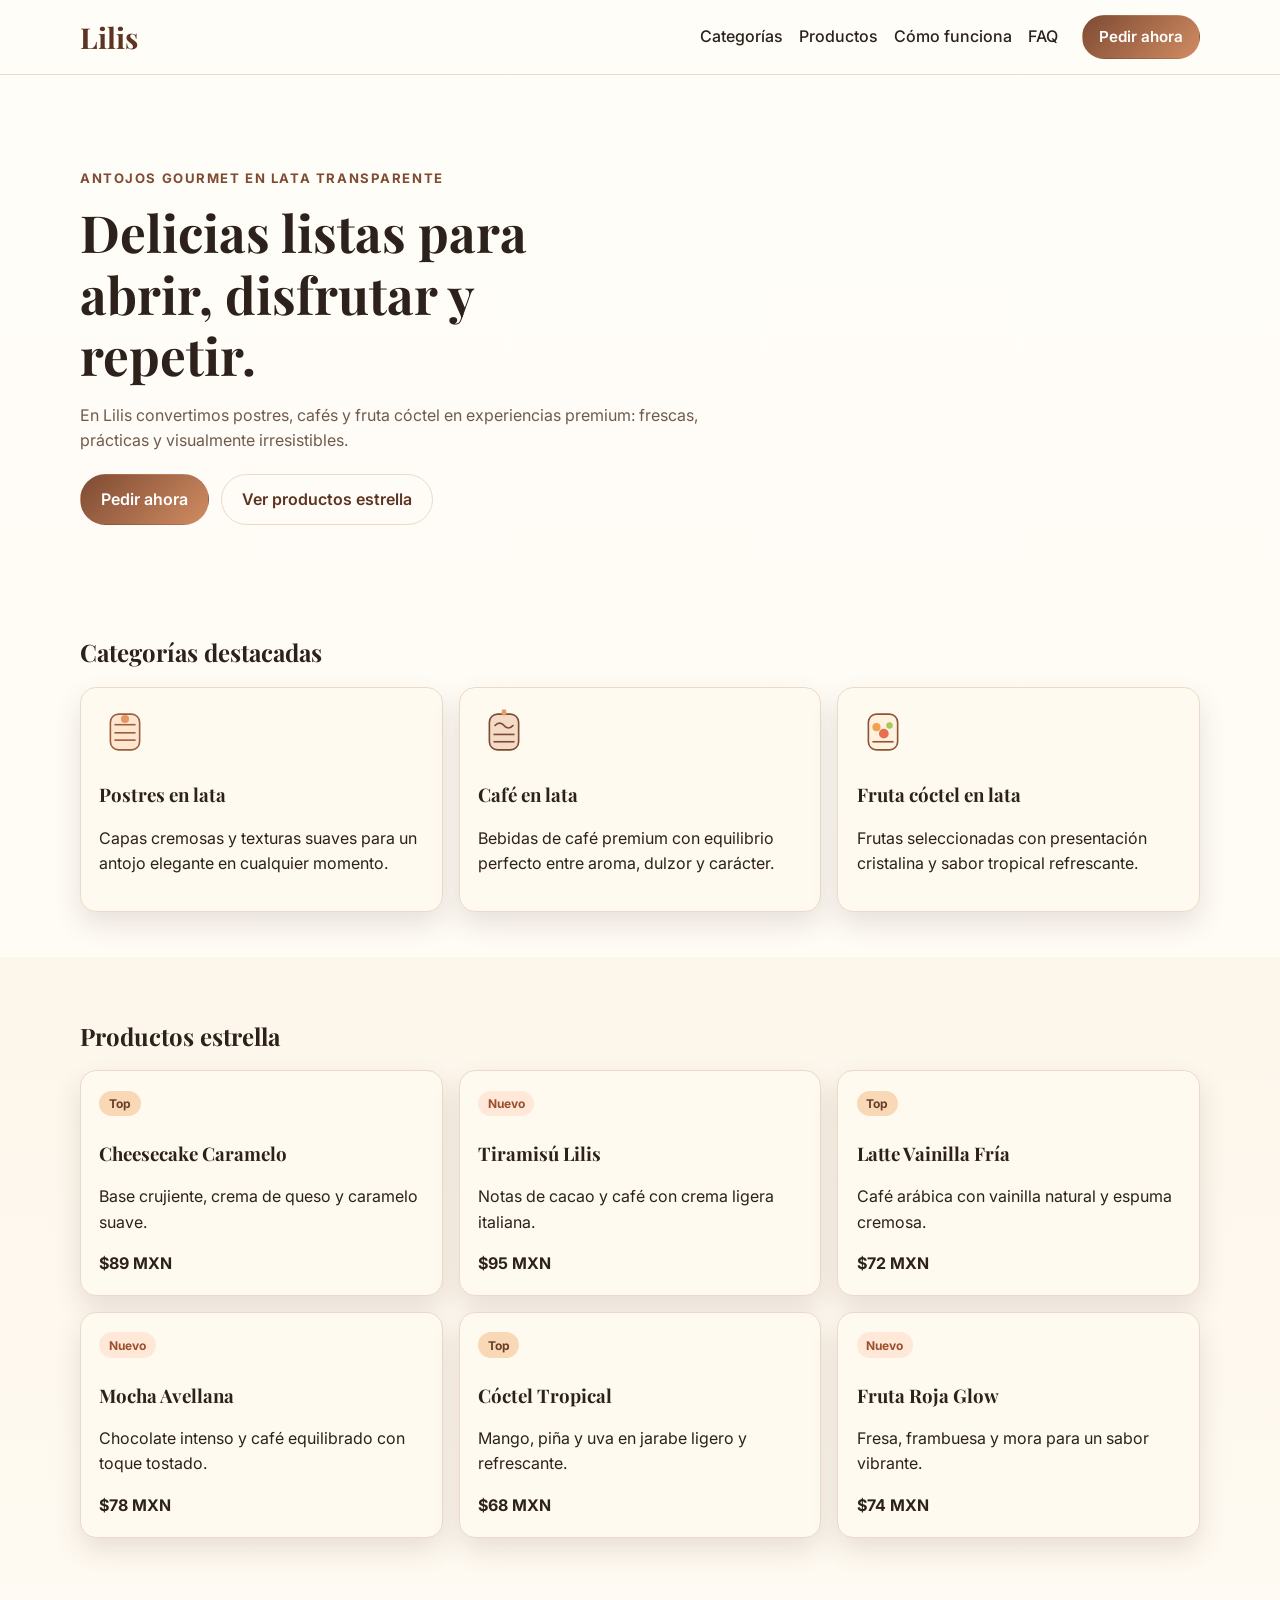
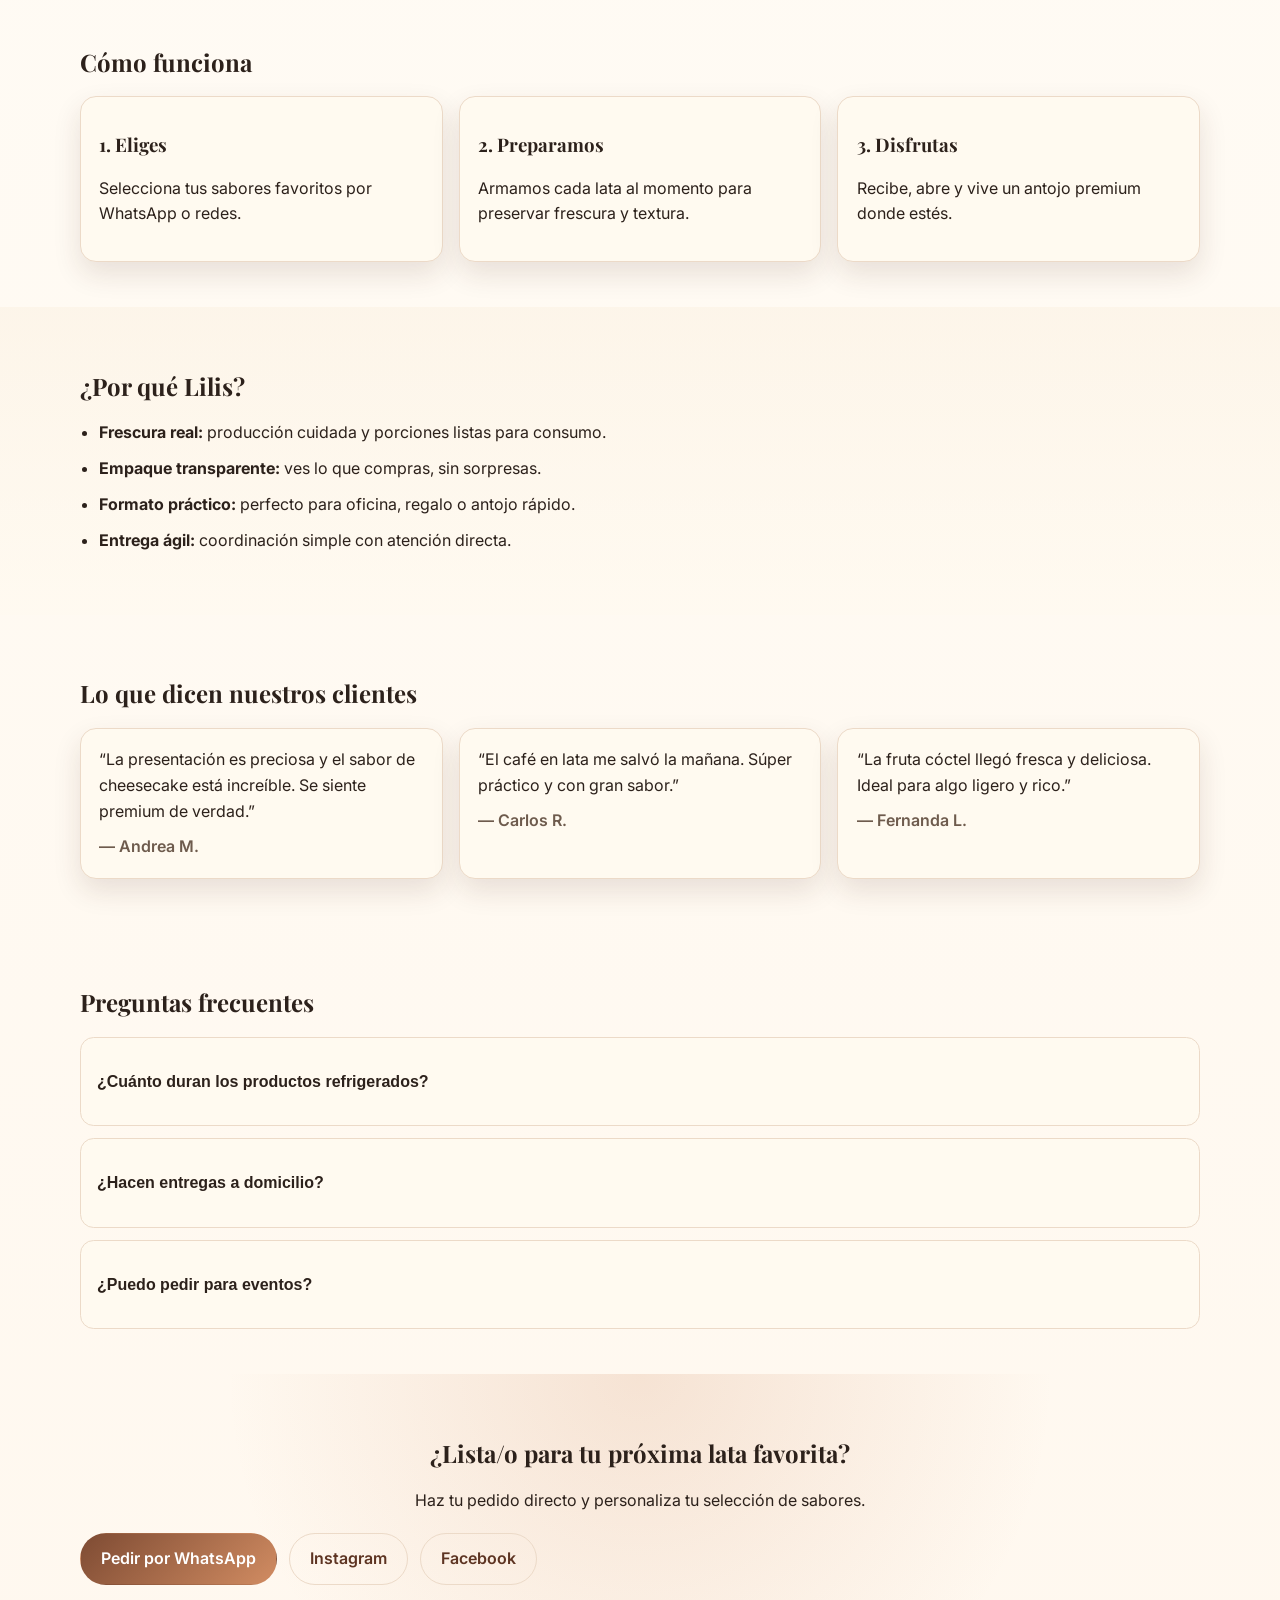
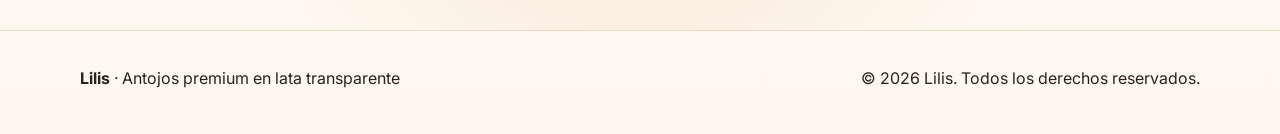
==== index.html @ 4997b1c2 "feat: build premium one-page static site for Lilis Co-authored-by: retr0zer07 <150088740+retr0zer07@" ====
<!doctype html>
<html lang="es">
<head>
  <meta charset="UTF-8">
  <meta name="viewport" content="width=device-width, initial-scale=1.0">
  <title>Lilis | Latas premium de postres, café y fruta cóctel</title>
  <meta name="description" content="Descubre Lilis: latas transparentes con postres, cafés y frutas cóctel premium. Frescura, sabor y antojos gourmet listos para disfrutar.">
  <meta property="og:title" content="Lilis | Antojos premium en lata">
  <meta property="og:description" content="Postres, café y fruta cóctel en latas transparentes. Elegante, práctico y delicioso.">
  <meta property="og:type" content="website">
  <meta property="og:image" content="assets/og-lilis.svg">
  <meta property="og:url" content="https://retr0zer07.github.io/Lilis/">
  <link rel="preconnect" href="https://fonts.googleapis.com">
  <link rel="preconnect" href="https://fonts.gstatic.com" crossorigin>
  <link href="https://fonts.googleapis.com/css2?family=Playfair+Display:wght@600;700&family=Inter:wght@400;500;600;700&display=swap" rel="stylesheet">
  <link rel="stylesheet" href="styles.css">
</head>
<body>
  <a class="skip-link" href="#contenido">Saltar al contenido</a>
  <header class="site-header" id="inicio">
    <nav class="nav container" aria-label="Principal">
      <a href="#inicio" class="brand">Lilis</a>
      <button class="menu-toggle" aria-expanded="false" aria-controls="menu">Menú</button>
      <ul id="menu" class="menu">
        <li><a href="#categorias">Categorías</a></li>
        <li><a href="#productos">Productos</a></li>
        <li><a href="#proceso">Cómo funciona</a></li>
        <li><a href="#faq">FAQ</a></li>
      </ul>
      <a class="btn btn-small" href="#contacto">Pedir ahora</a>
    </nav>
  </header>

  <main id="contenido">
    <section class="hero container reveal">
      <p class="eyebrow">ANTOJOS GOURMET EN LATA TRANSPARENTE</p>
      <h1>Delicias listas para abrir, disfrutar y repetir.</h1>
      <p class="hero-subtitle">En Lilis convertimos postres, cafés y fruta cóctel en experiencias premium: frescas, prácticas y visualmente irresistibles.</p>
      <div class="hero-actions">
        <a class="btn" href="#contacto">Pedir ahora</a>
        <a class="btn btn-ghost" href="#productos">Ver productos estrella</a>
      </div>
    </section>

    <section id="categorias" class="section container reveal">
      <h2>Categorías destacadas</h2>
      <div class="grid three">
        <article class="card category-card">
          <img src="assets/postres.svg" alt="Ilustración de postres en lata">
          <h3>Postres en lata</h3>
          <p>Capas cremosas y texturas suaves para un antojo elegante en cualquier momento.</p>
        </article>
        <article class="card category-card">
          <img src="assets/cafe.svg" alt="Ilustración de café en lata">
          <h3>Café en lata</h3>
          <p>Bebidas de café premium con equilibrio perfecto entre aroma, dulzor y carácter.</p>
        </article>
        <article class="card category-card">
          <img src="assets/fruta.svg" alt="Ilustración de fruta cóctel en lata">
          <h3>Fruta cóctel en lata</h3>
          <p>Frutas seleccionadas con presentación cristalina y sabor tropical refrescante.</p>
        </article>
      </div>
    </section>

    <section id="productos" class="section alt-bg reveal">
      <div class="container">
        <h2>Productos estrella</h2>
        <div class="grid products">
          <article class="card product-card">
            <span class="tag top">Top</span>
            <h3>Cheesecake Caramelo</h3>
            <p>Base crujiente, crema de queso y caramelo suave.</p>
            <strong>$89 MXN</strong>
          </article>
          <article class="card product-card">
            <span class="tag nuevo">Nuevo</span>
            <h3>Tiramisú Lilis</h3>
            <p>Notas de cacao y café con crema ligera italiana.</p>
            <strong>$95 MXN</strong>
          </article>
          <article class="card product-card">
            <span class="tag top">Top</span>
            <h3>Latte Vainilla Fría</h3>
            <p>Café arábica con vainilla natural y espuma cremosa.</p>
            <strong>$72 MXN</strong>
          </article>
          <article class="card product-card">
            <span class="tag nuevo">Nuevo</span>
            <h3>Mocha Avellana</h3>
            <p>Chocolate intenso y café equilibrado con toque tostado.</p>
            <strong>$78 MXN</strong>
          </article>
          <article class="card product-card">
            <span class="tag top">Top</span>
            <h3>Cóctel Tropical</h3>
            <p>Mango, piña y uva en jarabe ligero y refrescante.</p>
            <strong>$68 MXN</strong>
          </article>
          <article class="card product-card">
            <span class="tag nuevo">Nuevo</span>
            <h3>Fruta Roja Glow</h3>
            <p>Fresa, frambuesa y mora para un sabor vibrante.</p>
            <strong>$74 MXN</strong>
          </article>
        </div>
      </div>
    </section>

    <section id="proceso" class="section container reveal">
      <h2>Cómo funciona</h2>
      <div class="grid three steps">
        <article class="card">
          <h3>1. Eliges</h3>
          <p>Selecciona tus sabores favoritos por WhatsApp o redes.</p>
        </article>
        <article class="card">
          <h3>2. Preparamos</h3>
          <p>Armamos cada lata al momento para preservar frescura y textura.</p>
        </article>
        <article class="card">
          <h3>3. Disfrutas</h3>
          <p>Recibe, abre y vive un antojo premium donde estés.</p>
        </article>
      </div>
    </section>

    <section class="section alt-bg reveal">
      <div class="container">
        <h2>¿Por qué Lilis?</h2>
        <ul class="benefits">
          <li><strong>Frescura real:</strong> producción cuidada y porciones listas para consumo.</li>
          <li><strong>Empaque transparente:</strong> ves lo que compras, sin sorpresas.</li>
          <li><strong>Formato práctico:</strong> perfecto para oficina, regalo o antojo rápido.</li>
          <li><strong>Entrega ágil:</strong> coordinación simple con atención directa.</li>
        </ul>
      </div>
    </section>

    <section class="section container reveal">
      <h2>Lo que dicen nuestros clientes</h2>
      <div class="grid three testimonials">
        <blockquote class="card">
          “La presentación es preciosa y el sabor de cheesecake está increíble. Se siente premium de verdad.”
          <cite>— Andrea M.</cite>
        </blockquote>
        <blockquote class="card">
          “El café en lata me salvó la mañana. Súper práctico y con gran sabor.”
          <cite>— Carlos R.</cite>
        </blockquote>
        <blockquote class="card">
          “La fruta cóctel llegó fresca y deliciosa. Ideal para algo ligero y rico.”
          <cite>— Fernanda L.</cite>
        </blockquote>
      </div>
    </section>

    <section id="faq" class="section container reveal">
      <h2>Preguntas frecuentes</h2>
      <div class="faq">
        <article class="faq-item">
          <h3>
            <button class="faq-trigger" aria-expanded="false" aria-controls="faq-1" id="faq-trigger-1">
              ¿Cuánto duran los productos refrigerados?
            </button>
          </h3>
          <div id="faq-1" class="faq-panel" role="region" aria-labelledby="faq-trigger-1" hidden>
            <p>Dependiendo del producto, entre 2 y 4 días en refrigeración. Te indicamos fecha sugerida al recibir tu pedido.</p>
          </div>
        </article>
        <article class="faq-item">
          <h3>
            <button class="faq-trigger" aria-expanded="false" aria-controls="faq-2" id="faq-trigger-2">
              ¿Hacen entregas a domicilio?
            </button>
          </h3>
          <div id="faq-2" class="faq-panel" role="region" aria-labelledby="faq-trigger-2" hidden>
            <p>Sí. Coordinamos entregas en zonas disponibles y también puntos de entrega programados.</p>
          </div>
        </article>
        <article class="faq-item">
          <h3>
            <button class="faq-trigger" aria-expanded="false" aria-controls="faq-3" id="faq-trigger-3">
              ¿Puedo pedir para eventos?
            </button>
          </h3>
          <div id="faq-3" class="faq-panel" role="region" aria-labelledby="faq-trigger-3" hidden>
            <p>Claro. Tenemos opciones por volumen para mesas de postres, brunch y regalos corporativos.</p>
          </div>
        </article>
      </div>
    </section>

    <section id="contacto" class="section cta reveal">
      <div class="container">
        <h2>¿Lista/o para tu próxima lata favorita?</h2>
        <p>Haz tu pedido directo y personaliza tu selección de sabores.</p>
        <div class="hero-actions">
          <a class="btn" href="https://wa.me/520000000000" target="_blank" rel="noopener noreferrer">Pedir por WhatsApp</a>
          <a class="btn btn-ghost" href="https://instagram.com/lilis" target="_blank" rel="noopener noreferrer">Instagram</a>
          <a class="btn btn-ghost" href="https://facebook.com/lilis" target="_blank" rel="noopener noreferrer">Facebook</a>
        </div>
      </div>
    </section>
  </main>

  <footer class="site-footer">
    <div class="container footer-inner">
      <p><strong>Lilis</strong> · Antojos premium en lata transparente</p>
      <p>© <span id="year"></span> Lilis. Todos los derechos reservados.</p>
    </div>
  </footer>

  <script src="script.js"></script>
</body>
</html>
---- styles.css ----
:root {
  --bg: #fffdf8;
  --card: #fffaf0;
  --ink: #2c211b;
  --muted: #6e5b4d;
  --brand: #7e4b33;
  --brand-dark: #5d3422;
  --accent: #d18c62;
  --line: #ecdac8;
  --shadow: 0 12px 28px rgba(62, 37, 22, 0.12);
}

* {
  box-sizing: border-box;
}

html {
  scroll-behavior: smooth;
}

body {
  margin: 0;
  font-family: "Inter", system-ui, -apple-system, BlinkMacSystemFont, "Segoe UI", sans-serif;
  color: var(--ink);
  background: linear-gradient(180deg, #fffdf8 0%, #fff8ef 100%);
  line-height: 1.6;
}

img {
  max-width: 100%;
  height: auto;
}

.container {
  width: min(1120px, 92%);
  margin-inline: auto;
}

.skip-link {
  position: absolute;
  left: -999px;
  top: 0;
  background: var(--brand);
  color: #fff;
  padding: 0.5rem 0.75rem;
  border-radius: 0 0 0.5rem 0;
}

.skip-link:focus {
  left: 0;
}

.site-header {
  position: sticky;
  top: 0;
  z-index: 20;
  background: rgba(255, 253, 248, 0.92);
  backdrop-filter: blur(6px);
  border-bottom: 1px solid var(--line);
}

.nav {
  min-height: 74px;
  display: flex;
  align-items: center;
  gap: 1rem;
}

.brand {
  font: 700 1.8rem/1 "Playfair Display", Georgia, serif;
  color: var(--brand-dark);
  text-decoration: none;
}

.menu {
  list-style: none;
  display: flex;
  gap: 1rem;
  margin: 0;
  padding: 0;
  margin-left: auto;
}

.menu a {
  color: var(--ink);
  text-decoration: none;
  font-weight: 500;
}

.menu a:hover,
.menu a:focus-visible {
  color: var(--brand);
}

.menu-toggle {
  display: none;
}

.btn {
  display: inline-flex;
  align-items: center;
  justify-content: center;
  border: 1px solid transparent;
  border-radius: 999px;
  background: linear-gradient(135deg, var(--brand), var(--accent));
  color: #fff;
  text-decoration: none;
  font-weight: 600;
  padding: 0.75rem 1.25rem;
  transition: transform 0.2s ease, filter 0.2s ease, background 0.2s ease;
}

.btn-small {
  margin-left: 0.5rem;
  padding: 0.58rem 1rem;
  font-size: 0.95rem;
}

.btn-ghost {
  background: transparent;
  color: var(--brand-dark);
  border-color: var(--line);
}

.btn:hover,
.btn:focus-visible {
  transform: translateY(-2px);
  filter: brightness(1.03);
}

.btn:focus-visible,
.menu-toggle:focus-visible,
.faq-trigger:focus-visible {
  outline: 3px solid #7c4bff;
  outline-offset: 2px;
}

.hero {
  padding: 5rem 0 3rem;
}

.eyebrow {
  color: var(--brand);
  font-size: 0.82rem;
  font-weight: 700;
  letter-spacing: 0.12em;
  text-transform: uppercase;
}

h1,
h2,
h3 {
  font-family: "Playfair Display", Georgia, serif;
  line-height: 1.2;
}

h1 {
  font-size: clamp(2rem, 4vw, 3.4rem);
  margin: 0.5rem 0 1rem;
  max-width: 15ch;
}

.hero-subtitle {
  color: var(--muted);
  max-width: 62ch;
}

.hero-actions {
  margin-top: 1.25rem;
  display: flex;
  flex-wrap: wrap;
  gap: 0.75rem;
}

.section {
  padding: 2.8rem 0;
}

.alt-bg {
  background: linear-gradient(180deg, rgba(250, 239, 222, 0.45) 0%, rgba(255, 250, 240, 0.72) 100%);
}

.grid {
  display: grid;
  gap: 1rem;
}

.three {
  grid-template-columns: repeat(3, minmax(0, 1fr));
}

.products {
  grid-template-columns: repeat(3, minmax(0, 1fr));
}

.card {
  background: var(--card);
  border: 1px solid var(--line);
  border-radius: 1rem;
  padding: 1.15rem;
  box-shadow: var(--shadow);
}

.category-card img {
  width: 52px;
  height: 52px;
}

.product-card {
  position: relative;
}

.tag {
  display: inline-block;
  font-size: 0.75rem;
  font-weight: 700;
  border-radius: 999px;
  padding: 0.2rem 0.6rem;
  margin-bottom: 0.5rem;
}

.tag.top {
  background: #f9d8b5;
  color: #6a3e28;
}

.tag.nuevo {
  background: #ffe8d8;
  color: #9b4f2d;
}

.benefits {
  padding-left: 1.2rem;
}

.benefits li + li {
  margin-top: 0.65rem;
}

.testimonials blockquote {
  margin: 0;
}

blockquote cite {
  display: block;
  margin-top: 0.6rem;
  color: var(--muted);
  font-style: normal;
  font-weight: 600;
}

.faq {
  display: grid;
  gap: 0.75rem;
}

.faq-item {
  border: 1px solid var(--line);
  border-radius: 0.85rem;
  background: var(--card);
  overflow: clip;
}

.faq-trigger {
  width: 100%;
  border: 0;
  background: transparent;
  text-align: left;
  color: var(--ink);
  padding: 1rem;
  font-size: 1rem;
  font-weight: 600;
  cursor: pointer;
}

.faq-panel {
  padding: 0 1rem 1rem;
  color: var(--muted);
}

.cta {
  text-align: center;
  background: radial-gradient(circle at top, rgba(209, 140, 98, 0.2), transparent 60%);
}

.site-footer {
  border-top: 1px solid var(--line);
  padding: 1.2rem 0 1.7rem;
}

.footer-inner {
  display: flex;
  gap: 1rem;
  justify-content: space-between;
  flex-wrap: wrap;
}

.reveal {
  opacity: 0;
  transform: translateY(18px);
  transition: opacity 0.55s ease, transform 0.55s ease;
}

.reveal.visible {
  opacity: 1;
  transform: translateY(0);
}

@media (max-width: 920px) {
  .three,
  .products {
    grid-template-columns: repeat(2, minmax(0, 1fr));
  }
}

@media (max-width: 760px) {
  .nav {
    flex-wrap: wrap;
    padding: 0.75rem 0;
  }

  .menu-toggle {
    display: inline-flex;
    margin-left: auto;
    border: 1px solid var(--line);
    border-radius: 0.6rem;
    background: #fff;
    color: var(--ink);
    padding: 0.48rem 0.7rem;
    font-weight: 600;
  }

  .menu {
    display: none;
    width: 100%;
    margin: 0.25rem 0 0;
    flex-direction: column;
    background: #fff;
    border: 1px solid var(--line);
    border-radius: 0.8rem;
    padding: 0.5rem;
  }

  .menu.open {
    display: flex;
  }

  .btn-small {
    margin-left: 0;
  }
}

@media (max-width: 640px) {
  .products,
  .three {
    grid-template-columns: 1fr;
  }
}
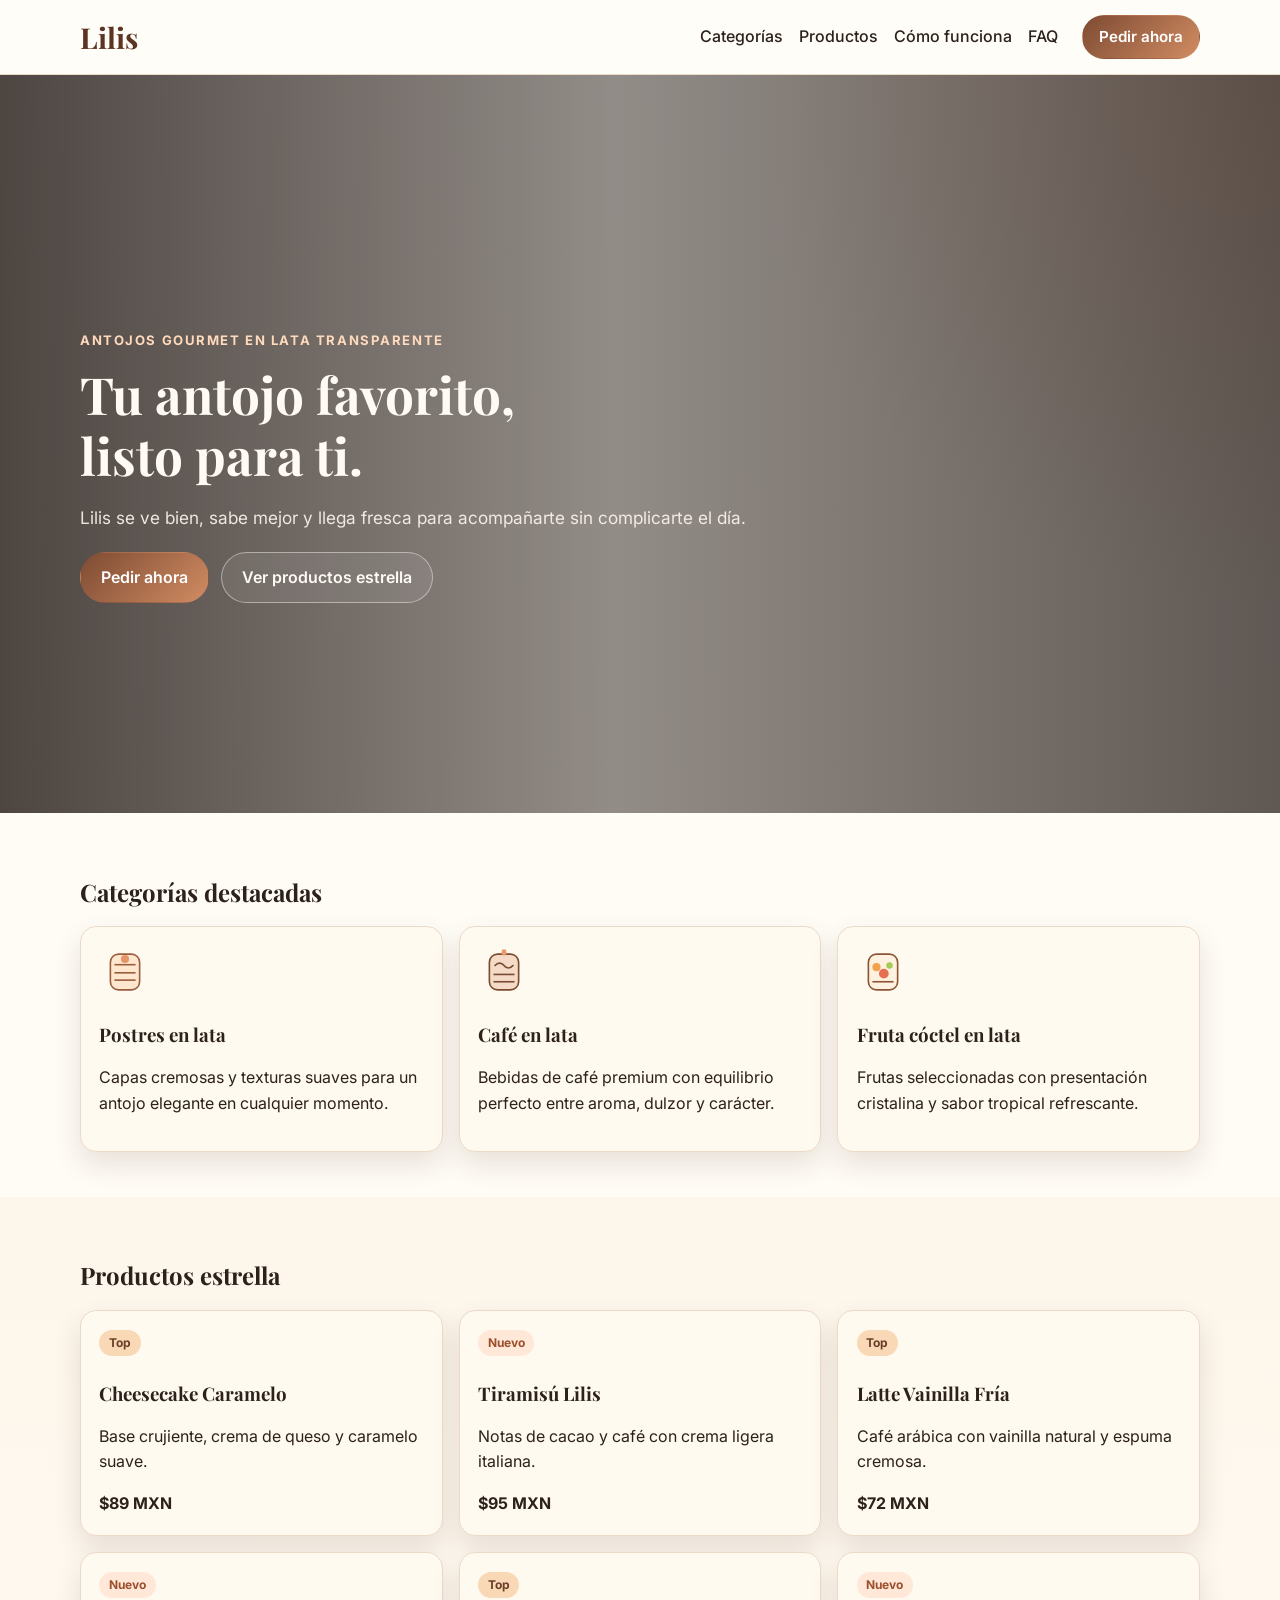
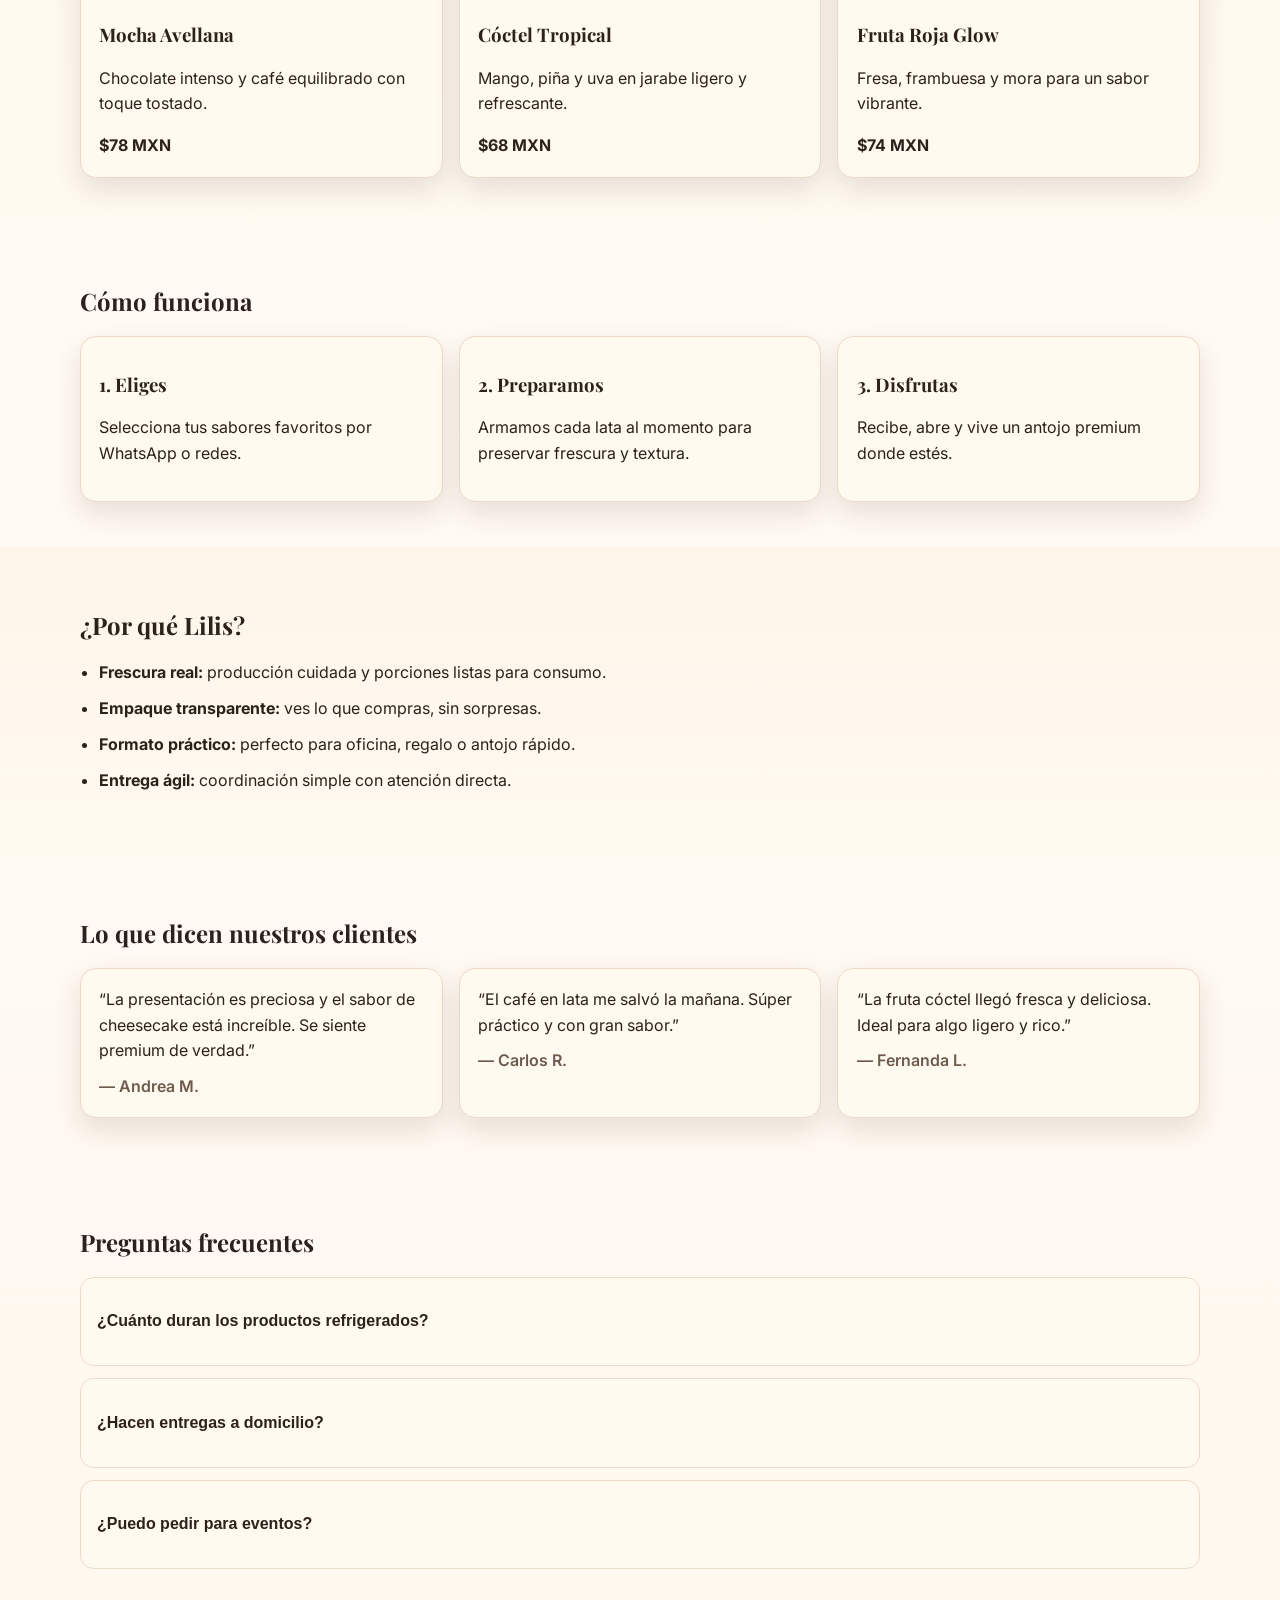
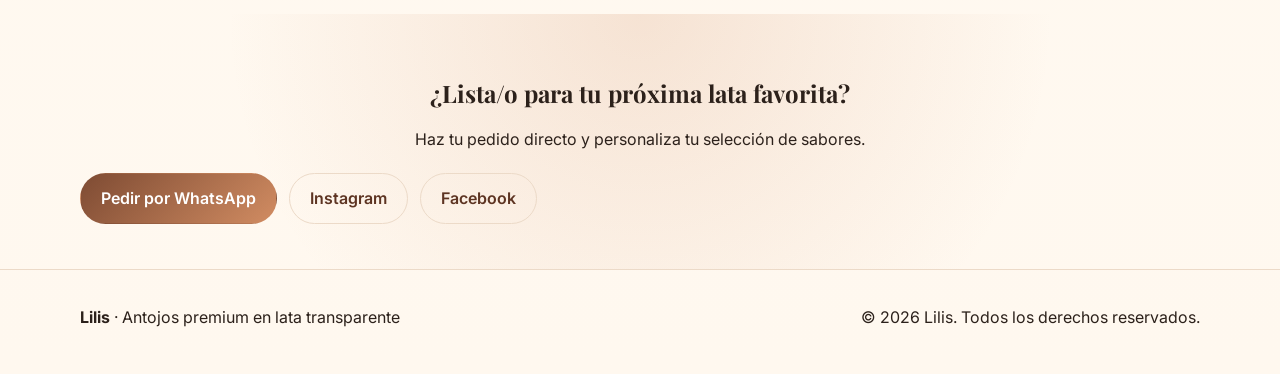
==== commit a8ccfc08: "feat: add video hero background Co-authored-by: retr0zer07 <150088740+retr0zer07@users.noreply.githu" ====
--- a/index.html
+++ b/index.html
@@ -32,13 +32,21 @@
   </header>
 
   <main id="contenido">
-    <section class="hero container reveal">
-      <p class="eyebrow">ANTOJOS GOURMET EN LATA TRANSPARENTE</p>
-      <h1>Delicias listas para abrir, disfrutar y repetir.</h1>
-      <p class="hero-subtitle">En Lilis convertimos postres, cafés y fruta cóctel en experiencias premium: frescas, prácticas y visualmente irresistibles.</p>
-      <div class="hero-actions">
-        <a class="btn" href="#contacto">Pedir ahora</a>
-        <a class="btn btn-ghost" href="#productos">Ver productos estrella</a>
+    <section class="hero reveal">
+      <div class="hero-media" aria-hidden="true">
+        <video autoplay muted loop playsinline preload="metadata">
+          <source src="https://cdn.pixabay.com/video/2021/07/24/82602-580137800_medium.mp4?download" type="video/mp4">
+        </video>
+        <div class="hero-overlay"></div>
+      </div>
+      <div class="hero-content container">
+        <p class="eyebrow">ANTOJOS GOURMET EN LATA TRANSPARENTE</p>
+        <h1>Tu antojo favorito, listo para ti.</h1>
+        <p class="hero-subtitle">Lilis se ve bien, sabe mejor y llega fresca para acompañarte sin complicarte el día.</p>
+        <div class="hero-actions">
+          <a class="btn" href="#contacto">Pedir ahora</a>
+          <a class="btn btn-ghost" href="#productos">Ver productos estrella</a>
+        </div>
       </div>
     </section>
 
--- a/styles.css
+++ b/styles.css
@@ -122,6 +122,17 @@
   border-color: var(--line);
 }
 
+.hero .btn-ghost {
+  color: #fffaf4;
+  border-color: rgba(255, 250, 244, 0.45);
+  background: rgba(255, 255, 255, 0.08);
+}
+
+.hero .btn-ghost:hover,
+.hero .btn-ghost:focus-visible {
+  background: rgba(255, 255, 255, 0.16);
+}
+
 .btn:hover,
 .btn:focus-visible {
   transform: translateY(-2px);
@@ -136,7 +147,37 @@
 }
 
 .hero {
-  padding: 5rem 0 3rem;
+  position: relative;
+  min-height: min(82vh, 760px);
+  display: flex;
+  align-items: center;
+  padding: 6rem 0 4rem;
+  overflow: hidden;
+  color: #fffaf4;
+}
+
+.hero-media,
+.hero-media video,
+.hero-overlay {
+  position: absolute;
+  inset: 0;
+}
+
+.hero-media video {
+  width: 100%;
+  height: 100%;
+  object-fit: cover;
+}
+
+.hero-overlay {
+  background:
+    linear-gradient(90deg, rgba(28, 18, 14, 0.78) 0%, rgba(28, 18, 14, 0.48) 48%, rgba(28, 18, 14, 0.7) 100%),
+    radial-gradient(circle at top right, rgba(209, 140, 98, 0.28), transparent 36%);
+}
+
+.hero-content {
+  position: relative;
+  z-index: 1;
 }
 
 .eyebrow {
@@ -147,6 +188,10 @@
   text-transform: uppercase;
 }
 
+.hero .eyebrow {
+  color: #ffd9bb;
+}
+
 h1,
 h2,
 h3 {
@@ -161,8 +206,9 @@
 }
 
 .hero-subtitle {
-  color: var(--muted);
+  color: rgba(255, 245, 238, 0.9);
   max-width: 62ch;
+  font-size: 1.08rem;
 }
 
 .hero-actions {
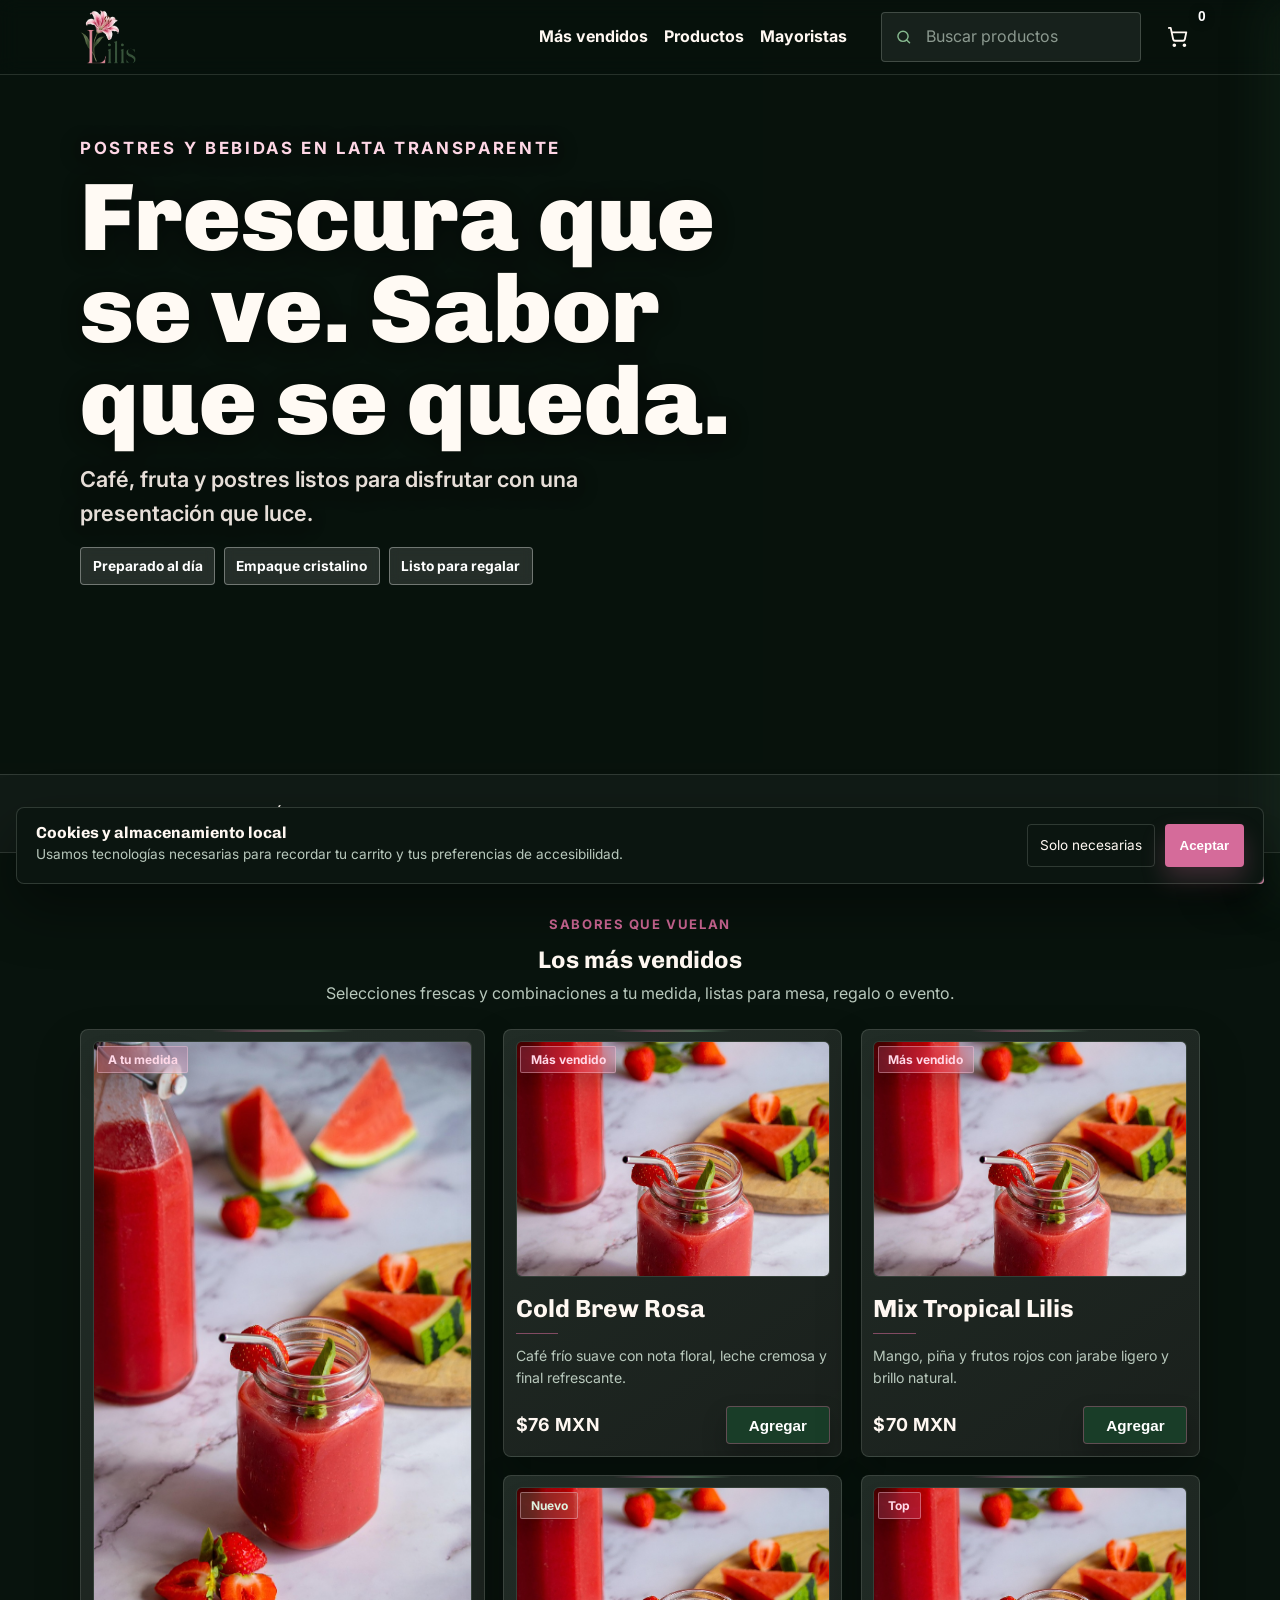
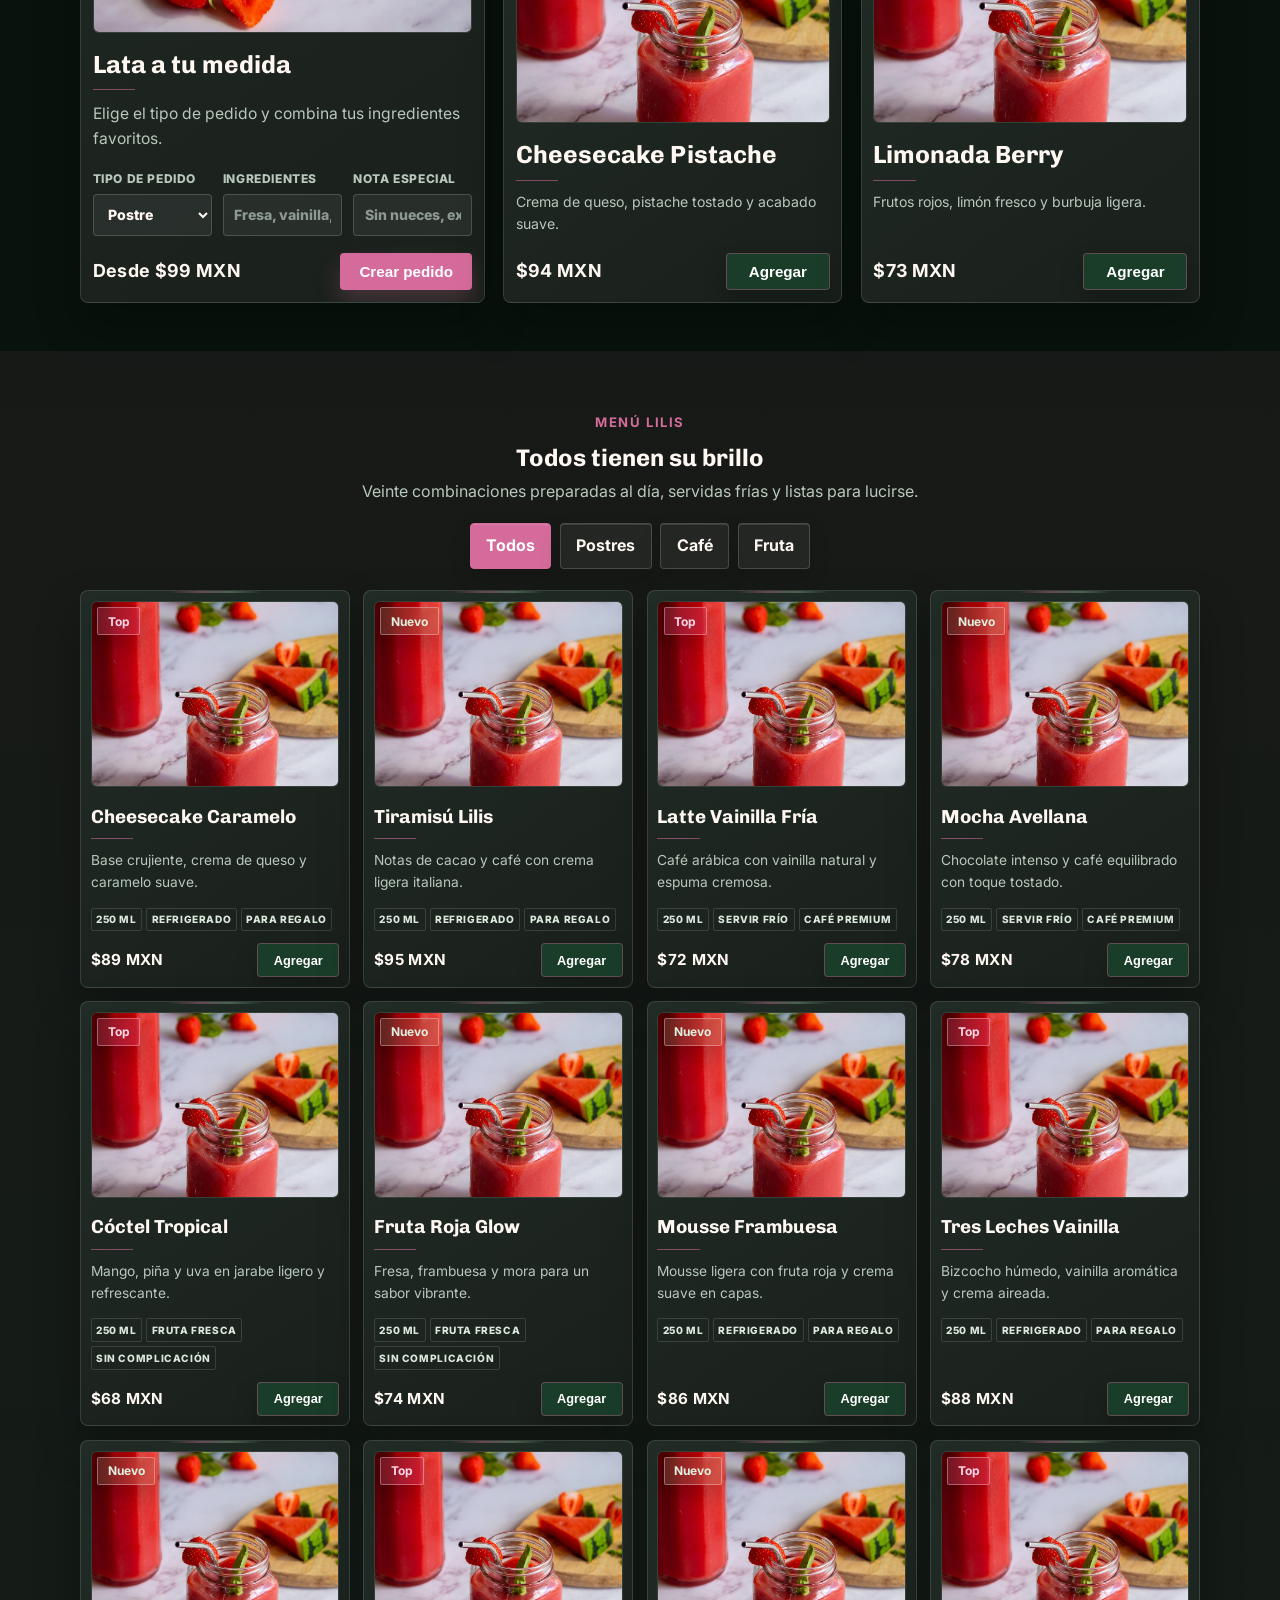
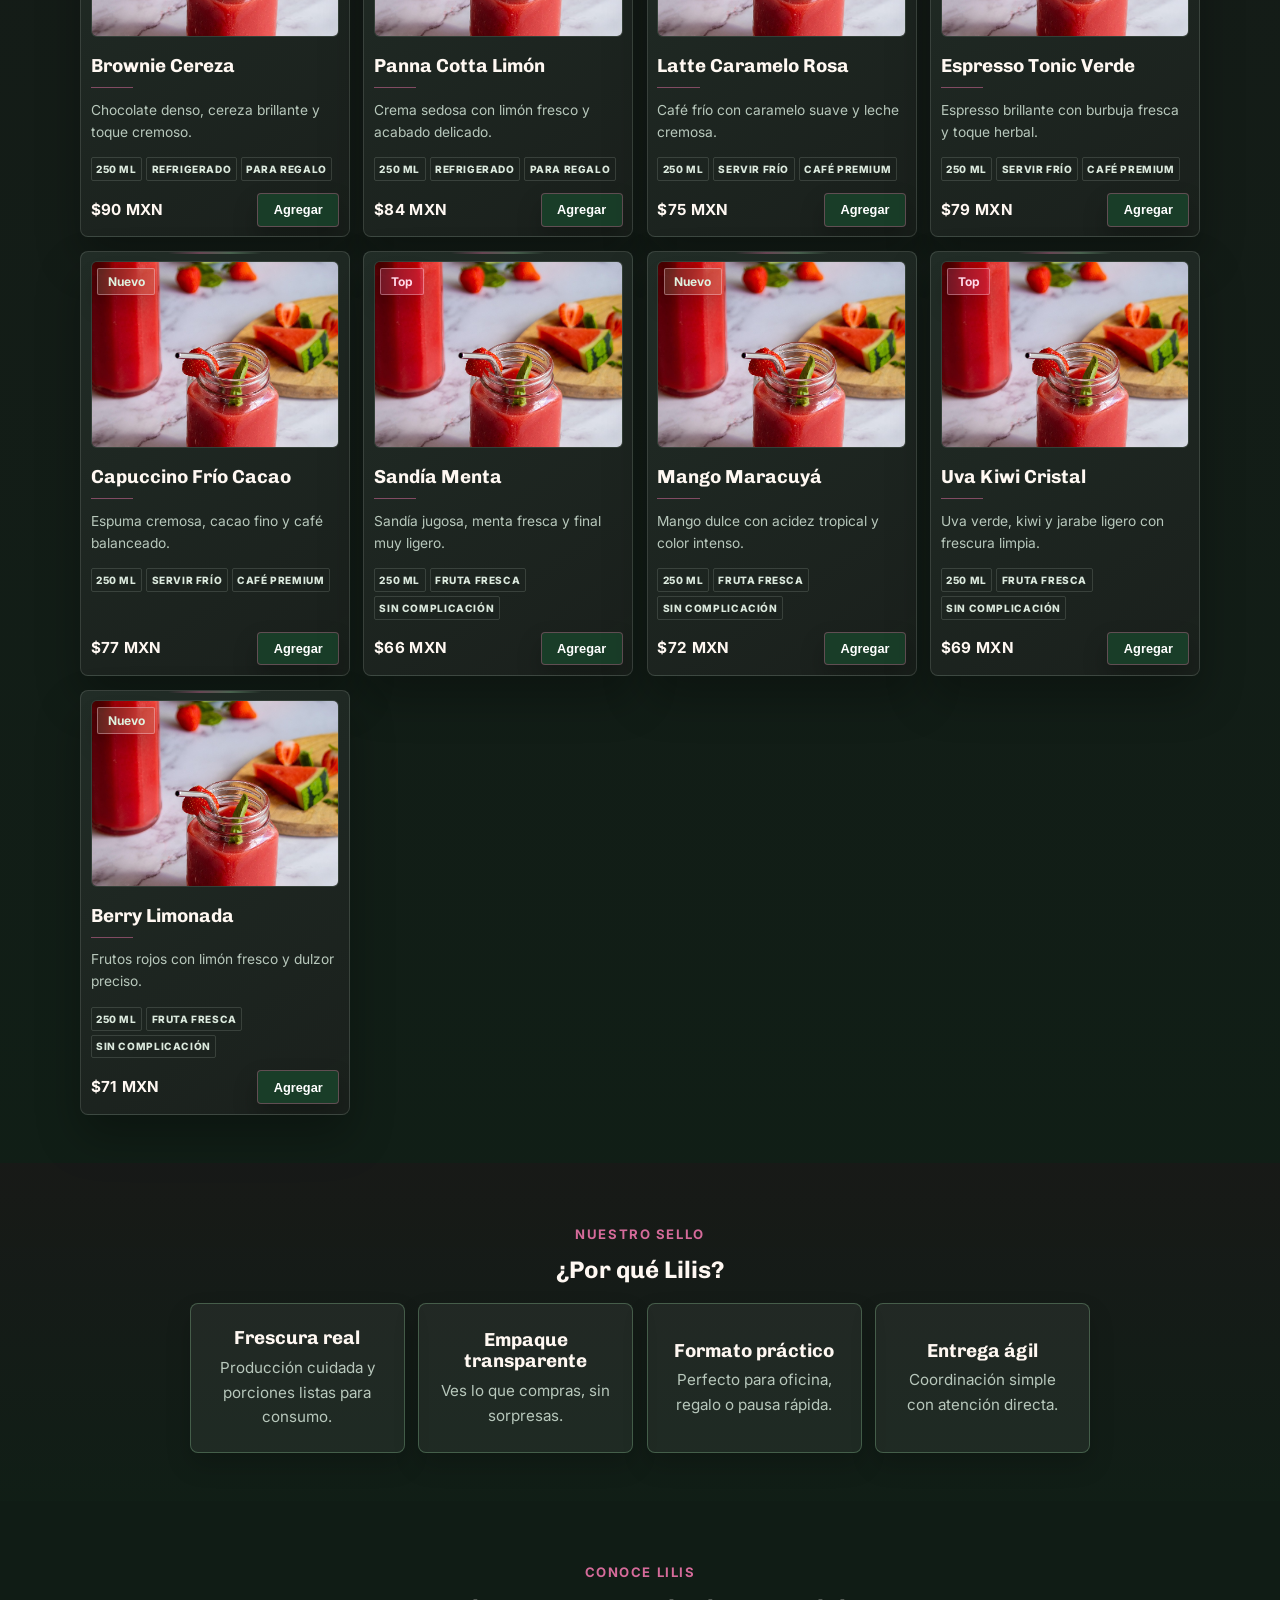
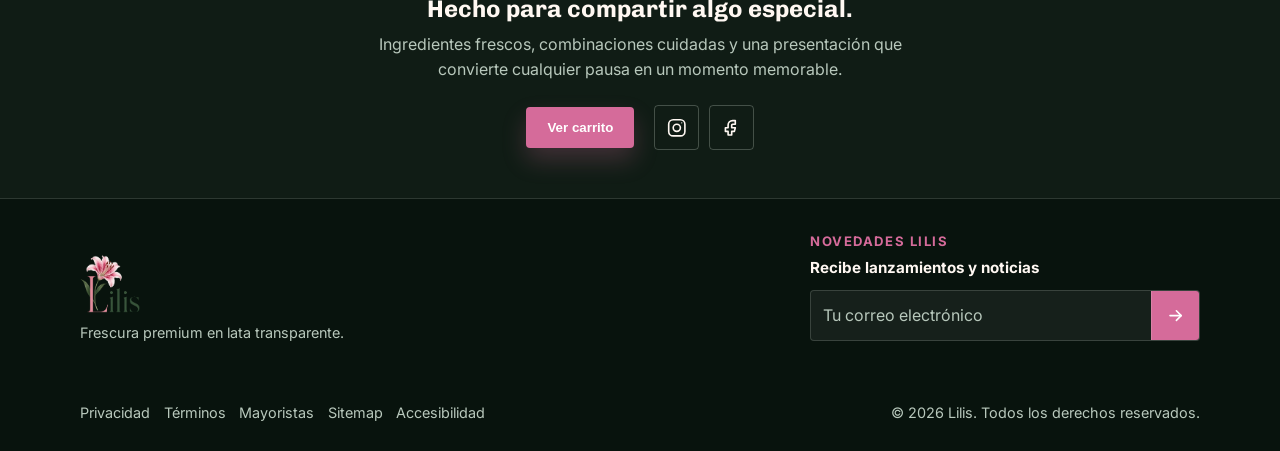
==== commit 8c66f531: "Act web" ====
--- a/index.html
+++ b/index.html
@@ -4,30 +4,204 @@
   <meta charset="UTF-8">
   <meta name="viewport" content="width=device-width, initial-scale=1.0">
   <title>Lilis | Latas premium de postres, café y fruta cóctel</title>
-  <meta name="description" content="Descubre Lilis: latas transparentes con postres, cafés y frutas cóctel premium. Frescura, sabor y antojos gourmet listos para disfrutar.">
-  <meta property="og:title" content="Lilis | Antojos premium en lata">
-  <meta property="og:description" content="Postres, café y fruta cóctel en latas transparentes. Elegante, práctico y delicioso.">
+  <meta name="description" content="Descubre Lilis: postres, café frío y fruta fresca en latas transparentes. Productos premium preparados al día, ideales para regalar, compartir o disfrutar.">
+  <meta name="author" content="Lilis">
+  <meta name="theme-color" content="#07120c">
+  <meta name="robots" content="index, follow, max-image-preview:large">
+  <meta name="googlebot" content="index, follow">
+  <meta property="og:title" content="Lilis | Frescura premium en lata">
+  <meta property="og:description" content="Postres, café frío y fruta fresca en latas transparentes. Preparado al día y listo para lucirse.">
   <meta property="og:type" content="website">
-  <meta property="og:image" content="assets/og-lilis.svg">
+  <meta property="og:site_name" content="Lilis">
+  <meta property="og:locale" content="es_MX">
+  <meta property="og:image" content="https://retr0zer07.github.io/Lilis/assets/logo.png">
+  <meta property="og:image:alt" content="Logotipo de Lilis">
   <meta property="og:url" content="https://retr0zer07.github.io/Lilis/">
+  <meta name="twitter:card" content="summary_large_image">
+  <meta name="twitter:title" content="Lilis | Frescura premium en lata">
+  <meta name="twitter:description" content="Postres, café frío y fruta fresca en latas transparentes.">
+  <meta name="twitter:image" content="https://retr0zer07.github.io/Lilis/assets/logo.png">
+  <link rel="canonical" href="https://retr0zer07.github.io/Lilis/">
+  <link rel="alternate" hreflang="es-MX" href="https://retr0zer07.github.io/Lilis/">
+  <link rel="icon" type="image/png" href="assets/logo.png">
+  <link rel="apple-touch-icon" href="assets/logo.png">
   <link rel="preconnect" href="https://fonts.googleapis.com">
   <link rel="preconnect" href="https://fonts.gstatic.com" crossorigin>
-  <link href="https://fonts.googleapis.com/css2?family=Playfair+Display:wght@600;700&family=Inter:wght@400;500;600;700&display=swap" rel="stylesheet">
-  <link rel="stylesheet" href="styles.css">
+  <link href="https://fonts.googleapis.com/css2?family=Chivo:wght@700;800;900&family=Inter:wght@400;500;600;700&display=swap" rel="stylesheet">
+  <link rel="stylesheet" href="styles.css?v=36">
+  <script type="application/ld+json">
+  {
+    "@context": "https://schema.org",
+    "@graph": [
+      {
+        "@type": "Organization",
+        "@id": "https://retr0zer07.github.io/Lilis/#organization",
+        "name": "Lilis",
+        "url": "https://retr0zer07.github.io/Lilis/",
+        "logo": "https://retr0zer07.github.io/Lilis/assets/logo.png",
+        "sameAs": [
+          "https://instagram.com/lilis",
+          "https://facebook.com/lilis"
+        ]
+      },
+      {
+        "@type": "WebSite",
+        "@id": "https://retr0zer07.github.io/Lilis/#website",
+        "url": "https://retr0zer07.github.io/Lilis/",
+        "name": "Lilis",
+        "description": "Postres, café frío y fruta fresca en latas transparentes.",
+        "publisher": {
+          "@id": "https://retr0zer07.github.io/Lilis/#organization"
+        },
+        "inLanguage": "es-MX"
+      },
+      {
+        "@type": "WebPage",
+        "@id": "https://retr0zer07.github.io/Lilis/#webpage",
+        "url": "https://retr0zer07.github.io/Lilis/",
+        "name": "Lilis | Frescura premium en lata",
+        "isPartOf": {
+          "@id": "https://retr0zer07.github.io/Lilis/#website"
+        },
+        "about": {
+          "@id": "https://retr0zer07.github.io/Lilis/#organization"
+        },
+        "inLanguage": "es-MX"
+      },
+      {
+        "@type": "ItemList",
+        "name": "Productos más vendidos de Lilis",
+        "numberOfItems": 5,
+        "itemListElement": [
+          {
+            "@type": "ListItem",
+            "position": 1,
+            "item": {
+              "@type": "Product",
+              "name": "Lata a tu medida",
+              "description": "Lata personalizada con tipo de pedido, ingredientes y nota especial.",
+              "brand": { "@type": "Brand", "name": "Lilis" },
+              "offers": {
+                "@type": "Offer",
+                "price": "99",
+                "priceCurrency": "MXN",
+                "availability": "https://schema.org/InStock",
+                "url": "https://retr0zer07.github.io/Lilis/#mas-vendidos"
+              }
+            }
+          },
+          {
+            "@type": "ListItem",
+            "position": 2,
+            "item": {
+              "@type": "Product",
+              "name": "Cold Brew Rosa",
+              "description": "Café frío suave con nota floral, leche cremosa y final refrescante.",
+              "brand": { "@type": "Brand", "name": "Lilis" },
+              "offers": {
+                "@type": "Offer",
+                "price": "76",
+                "priceCurrency": "MXN",
+                "availability": "https://schema.org/InStock",
+                "url": "https://retr0zer07.github.io/Lilis/#mas-vendidos"
+              }
+            }
+          },
+          {
+            "@type": "ListItem",
+            "position": 3,
+            "item": {
+              "@type": "Product",
+              "name": "Mix Tropical Lilis",
+              "description": "Mango, piña y frutos rojos con jarabe ligero y brillo natural.",
+              "brand": { "@type": "Brand", "name": "Lilis" },
+              "offers": {
+                "@type": "Offer",
+                "price": "70",
+                "priceCurrency": "MXN",
+                "availability": "https://schema.org/InStock",
+                "url": "https://retr0zer07.github.io/Lilis/#mas-vendidos"
+              }
+            }
+          },
+          {
+            "@type": "ListItem",
+            "position": 4,
+            "item": {
+              "@type": "Product",
+              "name": "Cheesecake Pistache",
+              "description": "Crema de queso, pistache tostado y acabado suave.",
+              "brand": { "@type": "Brand", "name": "Lilis" },
+              "offers": {
+                "@type": "Offer",
+                "price": "94",
+                "priceCurrency": "MXN",
+                "availability": "https://schema.org/InStock",
+                "url": "https://retr0zer07.github.io/Lilis/#mas-vendidos"
+              }
+            }
+          },
+          {
+            "@type": "ListItem",
+            "position": 5,
+            "item": {
+              "@type": "Product",
+              "name": "Limonada Berry",
+              "description": "Frutos rojos, limón fresco y burbuja ligera.",
+              "brand": { "@type": "Brand", "name": "Lilis" },
+              "offers": {
+                "@type": "Offer",
+                "price": "73",
+                "priceCurrency": "MXN",
+                "availability": "https://schema.org/InStock",
+                "url": "https://retr0zer07.github.io/Lilis/#mas-vendidos"
+              }
+            }
+          }
+        ]
+      }
+    ]
+  }
+  </script>
 </head>
 <body>
   <a class="skip-link" href="#contenido">Saltar al contenido</a>
   <header class="site-header" id="inicio">
     <nav class="nav container" aria-label="Principal">
-      <a href="#inicio" class="brand">Lilis</a>
-      <button class="menu-toggle" aria-expanded="false" aria-controls="menu">Menú</button>
+      <a href="#inicio" class="brand" aria-label="Lilis inicio">
+        <img src="assets/logo.png" alt="Lilis">
+      </a>
+      <button class="menu-toggle" type="button" aria-label="Abrir menú" aria-expanded="false" aria-controls="menu">
+        <svg aria-hidden="true" viewBox="0 0 24 24" width="24" height="24" fill="none" stroke="currentColor" stroke-width="2" stroke-linecap="round">
+          <path d="M4 7h16"></path>
+          <path d="M4 12h16"></path>
+          <path d="M4 17h16"></path>
+        </svg>
+      </button>
       <ul id="menu" class="menu">
-        <li><a href="#categorias">Categorías</a></li>
+        <li><a href="#mas-vendidos">Más vendidos</a></li>
         <li><a href="#productos">Productos</a></li>
-        <li><a href="#proceso">Cómo funciona</a></li>
-        <li><a href="#faq">FAQ</a></li>
+        <li><a href="mayoristas.html">Mayoristas</a></li>
       </ul>
-      <a class="btn btn-small" href="#contacto">Pedir ahora</a>
+      <div class="catalog-search nav-search">
+        <label for="product-search">Buscar en el menú</label>
+        <div class="search-field">
+          <svg aria-hidden="true" viewBox="0 0 24 24" width="20" height="20" fill="none" stroke="currentColor" stroke-width="2" stroke-linecap="round" stroke-linejoin="round">
+            <circle cx="11" cy="11" r="7"></circle>
+            <path d="m20 20-4-4"></path>
+          </svg>
+          <input id="product-search" type="search" placeholder="Buscar productos" autocomplete="off">
+        </div>
+        <p class="search-status" aria-live="polite"></p>
+      </div>
+      <button class="cart-icon-btn cart-toggle" type="button" aria-label="Abrir carrito" aria-controls="carrito" aria-expanded="false">
+        <svg aria-hidden="true" viewBox="0 0 24 24" width="22" height="22" fill="none" stroke="currentColor" stroke-width="2" stroke-linecap="round" stroke-linejoin="round">
+          <circle cx="8" cy="21" r="1"></circle>
+          <circle cx="19" cy="21" r="1"></circle>
+          <path d="M2.05 2.05h2l2.66 12.42a2 2 0 0 0 2 1.58h8.72a2 2 0 0 0 2-1.58l1.62-7.47H5.12"></path>
+        </svg>
+        <span class="cart-count">0</span>
+      </button>
     </nav>
   </header>
 
@@ -40,185 +214,482 @@
         <div class="hero-overlay"></div>
       </div>
       <div class="hero-content container">
-        <p class="eyebrow">ANTOJOS GOURMET EN LATA TRANSPARENTE</p>
-        <h1>Tu antojo favorito, listo para ti.</h1>
-        <p class="hero-subtitle">Lilis se ve bien, sabe mejor y llega fresca para acompañarte sin complicarte el día.</p>
-        <div class="hero-actions">
-          <a class="btn" href="#contacto">Pedir ahora</a>
-          <a class="btn btn-ghost" href="#productos">Ver productos estrella</a>
+        <p class="eyebrow">POSTRES Y BEBIDAS EN LATA TRANSPARENTE</p>
+        <h1>Frescura que se ve. Sabor que se queda.</h1>
+        <p class="hero-subtitle">Café, fruta y postres listos para disfrutar con una presentación que luce.</p>
+        <div class="hero-badges" aria-label="Características principales">
+          <span>Preparado al día</span>
+          <span>Empaque cristalino</span>
+          <span>Listo para regalar</span>
         </div>
       </div>
     </section>
 
-    <section id="categorias" class="section container reveal">
-      <h2>Categorías destacadas</h2>
-      <div class="grid three">
-        <article class="card category-card">
-          <img src="assets/postres.svg" alt="Ilustración de postres en lata">
-          <h3>Postres en lata</h3>
-          <p>Capas cremosas y texturas suaves para un antojo elegante en cualquier momento.</p>
+    <section class="trust-strip" aria-label="Confianza de compra">
+      <div class="container trust-strip-inner">
+        <span>Preparado al día</span>
+        <span>Entrega local</span>
+        <span>Pago seguro</span>
+        <span>Lata transparente</span>
+      </div>
+    </section>
+
+    <section id="mas-vendidos" class="section container reveal">
+      <div class="section-heading">
+        <p class="eyebrow">SABORES QUE VUELAN</p>
+        <h2>Los más vendidos</h2>
+        <p class="section-intro">Selecciones frescas y combinaciones a tu medida, listas para mesa, regalo o evento.</p>
+      </div>
+      <div class="grid three featured-products">
+        <article class="card product-card custom-order-card" data-category="personalizado" data-id="lata-a-tu-medida" data-name="Lata a tu medida" data-price="99">
+          <figure class="product-photo-frame">
+            <img src="assets/product-placeholder.jpg?v=1" alt="Foto de una bebida frutal para una lata personalizada">
+          </figure>
+          <span class="tag top">A tu medida</span>
+          <h3>Lata a tu medida</h3>
+          <p>Elige el tipo de pedido y combina tus ingredientes favoritos.</p>
+          <div class="custom-order-fields">
+            <label>Tipo de pedido
+              <select class="custom-order-select" data-custom-field="tipo">
+                <option value="Postre">Postre</option>
+                <option value="Café frío">Café frío</option>
+                <option value="Fruta fresca">Fruta fresca</option>
+              </select>
+            </label>
+            <label>Ingredientes
+              <input class="custom-order-input" data-custom-field="ingredientes" type="text" placeholder="Fresa, vainilla, cacao...">
+            </label>
+            <label>Nota especial
+              <input class="custom-order-input" data-custom-field="nota" type="text" placeholder="Sin nueces, extra crema...">
+            </label>
+          </div>
+          <div class="product-card-footer">
+            <strong>Desde $99 MXN</strong>
+            <button class="btn btn-small custom-add-to-cart" type="button">Crear pedido</button>
+          </div>
         </article>
-        <article class="card category-card">
-          <img src="assets/cafe.svg" alt="Ilustración de café en lata">
-          <h3>Café en lata</h3>
-          <p>Bebidas de café premium con equilibrio perfecto entre aroma, dulzor y carácter.</p>
+        <article class="card product-card" data-category="cafe" data-id="cold-brew-rosa" data-name="Cold Brew Rosa" data-price="76">
+          <figure class="product-photo-frame">
+            <img src="assets/product-placeholder.jpg?v=1" alt="Foto de bebida frutal en vaso para Cold Brew Rosa">
+          </figure>
+          <span class="tag top">Más vendido</span>
+          <h3>Cold Brew Rosa</h3>
+          <p>Café frío suave con nota floral, leche cremosa y final refrescante.</p>
+          <div class="product-card-footer">
+            <strong>$76 MXN</strong>
+            <button class="btn btn-small add-to-cart" type="button">Agregar</button>
+          </div>
         </article>
-        <article class="card category-card">
-          <img src="assets/fruta.svg" alt="Ilustración de fruta cóctel en lata">
-          <h3>Fruta cóctel en lata</h3>
-          <p>Frutas seleccionadas con presentación cristalina y sabor tropical refrescante.</p>
+        <article class="card product-card" data-category="fruta" data-id="mix-tropical-lilis" data-name="Mix Tropical Lilis" data-price="70">
+          <figure class="product-photo-frame">
+            <img src="assets/product-placeholder.jpg?v=1" alt="Foto de bebida frutal en vaso para Mix Tropical Lilis">
+          </figure>
+          <span class="tag top">Más vendido</span>
+          <h3>Mix Tropical Lilis</h3>
+          <p>Mango, piña y frutos rojos con jarabe ligero y brillo natural.</p>
+          <div class="product-card-footer">
+            <strong>$70 MXN</strong>
+            <button class="btn btn-small add-to-cart" type="button">Agregar</button>
+          </div>
+        </article>
+        <article class="card product-card" data-category="postres" data-id="cheesecake-pistache" data-name="Cheesecake Pistache" data-price="94">
+          <figure class="product-photo-frame">
+            <img src="assets/product-placeholder.jpg?v=1" alt="Foto de bebida frutal en vaso para Cheesecake Pistache">
+          </figure>
+          <span class="tag nuevo">Nuevo</span>
+          <h3>Cheesecake Pistache</h3>
+          <p>Crema de queso, pistache tostado y acabado suave.</p>
+          <div class="product-card-footer">
+            <strong>$94 MXN</strong>
+            <button class="btn btn-small add-to-cart" type="button">Agregar</button>
+          </div>
+        </article>
+        <article class="card product-card" data-category="fruta" data-id="limonada-berry" data-name="Limonada Berry" data-price="73">
+          <figure class="product-photo-frame">
+            <img src="assets/product-placeholder.jpg?v=1" alt="Foto de bebida frutal en vaso para Limonada Berry">
+          </figure>
+          <span class="tag top">Top</span>
+          <h3>Limonada Berry</h3>
+          <p>Frutos rojos, limón fresco y burbuja ligera.</p>
+          <div class="product-card-footer">
+            <strong>$73 MXN</strong>
+            <button class="btn btn-small add-to-cart" type="button">Agregar</button>
+          </div>
         </article>
       </div>
     </section>
 
     <section id="productos" class="section alt-bg reveal">
       <div class="container">
-        <h2>Productos estrella</h2>
+        <div class="section-heading">
+          <p class="eyebrow">MENÚ LILIS</p>
+          <h2>Todos tienen su brillo</h2>
+          <p class="section-intro">Veinte combinaciones preparadas al día, servidas frías y listas para lucirse.</p>
+        </div>
+        <div class="product-toolbar" aria-label="Filtrar productos">
+          <button class="filter-btn active" type="button" data-filter="all" aria-pressed="true">Todos</button>
+          <button class="filter-btn" type="button" data-filter="postres" aria-pressed="false">Postres</button>
+          <button class="filter-btn" type="button" data-filter="cafe" aria-pressed="false">Café</button>
+          <button class="filter-btn" type="button" data-filter="fruta" aria-pressed="false">Fruta</button>
+        </div>
         <div class="grid products">
-          <article class="card product-card">
+          <article class="card product-card" data-category="postres" data-id="cheesecake-caramelo" data-name="Cheesecake Caramelo" data-price="89">
+            <figure class="product-photo-frame">
+              <img src="assets/product-placeholder.jpg?v=1" alt="Foto de bebida frutal en vaso para Cheesecake Caramelo">
+            </figure>
             <span class="tag top">Top</span>
             <h3>Cheesecake Caramelo</h3>
             <p>Base crujiente, crema de queso y caramelo suave.</p>
-            <strong>$89 MXN</strong>
-          </article>
-          <article class="card product-card">
+            <div class="product-card-footer">
+              <strong>$89 MXN</strong>
+              <button class="btn btn-small add-to-cart" type="button">Agregar</button>
+            </div>
+          </article>
+          <article class="card product-card" data-category="postres" data-id="tiramisu-lilis" data-name="Tiramisú Lilis" data-price="95">
+            <figure class="product-photo-frame">
+              <img src="assets/product-placeholder.jpg?v=1" alt="Foto de bebida frutal en vaso para Tiramisú Lilis">
+            </figure>
             <span class="tag nuevo">Nuevo</span>
             <h3>Tiramisú Lilis</h3>
             <p>Notas de cacao y café con crema ligera italiana.</p>
-            <strong>$95 MXN</strong>
-          </article>
-          <article class="card product-card">
+            <div class="product-card-footer">
+              <strong>$95 MXN</strong>
+              <button class="btn btn-small add-to-cart" type="button">Agregar</button>
+            </div>
+          </article>
+          <article class="card product-card" data-category="cafe" data-id="latte-vainilla-fria" data-name="Latte Vainilla Fría" data-price="72">
+            <figure class="product-photo-frame">
+              <img src="assets/product-placeholder.jpg?v=1" alt="Foto de bebida frutal en vaso para Latte Vainilla Fría">
+            </figure>
             <span class="tag top">Top</span>
             <h3>Latte Vainilla Fría</h3>
             <p>Café arábica con vainilla natural y espuma cremosa.</p>
-            <strong>$72 MXN</strong>
-          </article>
-          <article class="card product-card">
+            <div class="product-card-footer">
+              <strong>$72 MXN</strong>
+              <button class="btn btn-small add-to-cart" type="button">Agregar</button>
+            </div>
+          </article>
+          <article class="card product-card" data-category="cafe" data-id="mocha-avellana" data-name="Mocha Avellana" data-price="78">
+            <figure class="product-photo-frame">
+              <img src="assets/product-placeholder.jpg?v=1" alt="Foto de bebida frutal en vaso para Mocha Avellana">
+            </figure>
             <span class="tag nuevo">Nuevo</span>
             <h3>Mocha Avellana</h3>
             <p>Chocolate intenso y café equilibrado con toque tostado.</p>
-            <strong>$78 MXN</strong>
-          </article>
-          <article class="card product-card">
+            <div class="product-card-footer">
+              <strong>$78 MXN</strong>
+              <button class="btn btn-small add-to-cart" type="button">Agregar</button>
+            </div>
+          </article>
+          <article class="card product-card" data-category="fruta" data-id="coctel-tropical" data-name="Cóctel Tropical" data-price="68">
+            <figure class="product-photo-frame">
+              <img src="assets/product-placeholder.jpg?v=1" alt="Foto de bebida frutal en vaso para Cóctel Tropical">
+            </figure>
             <span class="tag top">Top</span>
             <h3>Cóctel Tropical</h3>
             <p>Mango, piña y uva en jarabe ligero y refrescante.</p>
-            <strong>$68 MXN</strong>
-          </article>
-          <article class="card product-card">
+            <div class="product-card-footer">
+              <strong>$68 MXN</strong>
+              <button class="btn btn-small add-to-cart" type="button">Agregar</button>
+            </div>
+          </article>
+          <article class="card product-card" data-category="fruta" data-id="fruta-roja-glow" data-name="Fruta Roja Glow" data-price="74">
+            <figure class="product-photo-frame">
+              <img src="assets/product-placeholder.jpg?v=1" alt="Foto de bebida frutal en vaso para Fruta Roja Glow">
+            </figure>
             <span class="tag nuevo">Nuevo</span>
             <h3>Fruta Roja Glow</h3>
             <p>Fresa, frambuesa y mora para un sabor vibrante.</p>
-            <strong>$74 MXN</strong>
+            <div class="product-card-footer">
+              <strong>$74 MXN</strong>
+              <button class="btn btn-small add-to-cart" type="button">Agregar</button>
+            </div>
+          </article>
+          <article class="card product-card" data-category="postres" data-id="mousse-frambuesa" data-name="Mousse Frambuesa" data-price="86">
+            <figure class="product-photo-frame">
+              <img src="assets/product-placeholder.jpg?v=1" alt="Foto de bebida frutal en vaso para Mousse Frambuesa">
+            </figure>
+            <span class="tag nuevo">Nuevo</span>
+            <h3>Mousse Frambuesa</h3>
+            <p>Mousse ligera con fruta roja y crema suave en capas.</p>
+            <div class="product-card-footer">
+              <strong>$86 MXN</strong>
+              <button class="btn btn-small add-to-cart" type="button">Agregar</button>
+            </div>
+          </article>
+          <article class="card product-card" data-category="postres" data-id="tres-leches-vainilla" data-name="Tres Leches Vainilla" data-price="88">
+            <figure class="product-photo-frame">
+              <img src="assets/product-placeholder.jpg?v=1" alt="Foto de bebida frutal en vaso para Tres Leches Vainilla">
+            </figure>
+            <span class="tag top">Top</span>
+            <h3>Tres Leches Vainilla</h3>
+            <p>Bizcocho húmedo, vainilla aromática y crema aireada.</p>
+            <div class="product-card-footer">
+              <strong>$88 MXN</strong>
+              <button class="btn btn-small add-to-cart" type="button">Agregar</button>
+            </div>
+          </article>
+          <article class="card product-card" data-category="postres" data-id="brownie-cereza" data-name="Brownie Cereza" data-price="90">
+            <figure class="product-photo-frame">
+              <img src="assets/product-placeholder.jpg?v=1" alt="Foto de bebida frutal en vaso para Brownie Cereza">
+            </figure>
+            <span class="tag nuevo">Nuevo</span>
+            <h3>Brownie Cereza</h3>
+            <p>Chocolate denso, cereza brillante y toque cremoso.</p>
+            <div class="product-card-footer">
+              <strong>$90 MXN</strong>
+              <button class="btn btn-small add-to-cart" type="button">Agregar</button>
+            </div>
+          </article>
+          <article class="card product-card" data-category="postres" data-id="panna-cotta-limon" data-name="Panna Cotta Limón" data-price="84">
+            <figure class="product-photo-frame">
+              <img src="assets/product-placeholder.jpg?v=1" alt="Foto de bebida frutal en vaso para Panna Cotta Limón">
+            </figure>
+            <span class="tag top">Top</span>
+            <h3>Panna Cotta Limón</h3>
+            <p>Crema sedosa con limón fresco y acabado delicado.</p>
+            <div class="product-card-footer">
+              <strong>$84 MXN</strong>
+              <button class="btn btn-small add-to-cart" type="button">Agregar</button>
+            </div>
+          </article>
+          <article class="card product-card" data-category="cafe" data-id="latte-caramelo-rosa" data-name="Latte Caramelo Rosa" data-price="75">
+            <figure class="product-photo-frame">
+              <img src="assets/product-placeholder.jpg?v=1" alt="Foto de bebida frutal en vaso para Latte Caramelo Rosa">
+            </figure>
+            <span class="tag nuevo">Nuevo</span>
+            <h3>Latte Caramelo Rosa</h3>
+            <p>Café frío con caramelo suave y leche cremosa.</p>
+            <div class="product-card-footer">
+              <strong>$75 MXN</strong>
+              <button class="btn btn-small add-to-cart" type="button">Agregar</button>
+            </div>
+          </article>
+          <article class="card product-card" data-category="cafe" data-id="espresso-tonic-verde" data-name="Espresso Tonic Verde" data-price="79">
+            <figure class="product-photo-frame">
+              <img src="assets/product-placeholder.jpg?v=1" alt="Foto de bebida frutal en vaso para Espresso Tonic Verde">
+            </figure>
+            <span class="tag top">Top</span>
+            <h3>Espresso Tonic Verde</h3>
+            <p>Espresso brillante con burbuja fresca y toque herbal.</p>
+            <div class="product-card-footer">
+              <strong>$79 MXN</strong>
+              <button class="btn btn-small add-to-cart" type="button">Agregar</button>
+            </div>
+          </article>
+          <article class="card product-card" data-category="cafe" data-id="capuccino-frio-cacao" data-name="Capuccino Frío Cacao" data-price="77">
+            <figure class="product-photo-frame">
+              <img src="assets/product-placeholder.jpg?v=1" alt="Foto de bebida frutal en vaso para Capuccino Frío Cacao">
+            </figure>
+            <span class="tag nuevo">Nuevo</span>
+            <h3>Capuccino Frío Cacao</h3>
+            <p>Espuma cremosa, cacao fino y café balanceado.</p>
+            <div class="product-card-footer">
+              <strong>$77 MXN</strong>
+              <button class="btn btn-small add-to-cart" type="button">Agregar</button>
+            </div>
+          </article>
+          <article class="card product-card" data-category="fruta" data-id="sandia-menta" data-name="Sandía Menta" data-price="66">
+            <figure class="product-photo-frame">
+              <img src="assets/product-placeholder.jpg?v=1" alt="Foto de bebida frutal en vaso para Sandía Menta">
+            </figure>
+            <span class="tag top">Top</span>
+            <h3>Sandía Menta</h3>
+            <p>Sandía jugosa, menta fresca y final muy ligero.</p>
+            <div class="product-card-footer">
+              <strong>$66 MXN</strong>
+              <button class="btn btn-small add-to-cart" type="button">Agregar</button>
+            </div>
+          </article>
+          <article class="card product-card" data-category="fruta" data-id="mango-maracuya" data-name="Mango Maracuyá" data-price="72">
+            <figure class="product-photo-frame">
+              <img src="assets/product-placeholder.jpg?v=1" alt="Foto de bebida frutal en vaso para Mango Maracuyá">
+            </figure>
+            <span class="tag nuevo">Nuevo</span>
+            <h3>Mango Maracuyá</h3>
+            <p>Mango dulce con acidez tropical y color intenso.</p>
+            <div class="product-card-footer">
+              <strong>$72 MXN</strong>
+              <button class="btn btn-small add-to-cart" type="button">Agregar</button>
+            </div>
+          </article>
+          <article class="card product-card" data-category="fruta" data-id="uva-kiwi-cristal" data-name="Uva Kiwi Cristal" data-price="69">
+            <figure class="product-photo-frame">
+              <img src="assets/product-placeholder.jpg?v=1" alt="Foto de bebida frutal en vaso para Uva Kiwi Cristal">
+            </figure>
+            <span class="tag top">Top</span>
+            <h3>Uva Kiwi Cristal</h3>
+            <p>Uva verde, kiwi y jarabe ligero con frescura limpia.</p>
+            <div class="product-card-footer">
+              <strong>$69 MXN</strong>
+              <button class="btn btn-small add-to-cart" type="button">Agregar</button>
+            </div>
+          </article>
+          <article class="card product-card" data-category="fruta" data-id="berry-limonada" data-name="Berry Limonada" data-price="71">
+            <figure class="product-photo-frame">
+              <img src="assets/product-placeholder.jpg?v=1" alt="Foto de bebida frutal en vaso para Berry Limonada">
+            </figure>
+            <span class="tag nuevo">Nuevo</span>
+            <h3>Berry Limonada</h3>
+            <p>Frutos rojos con limón fresco y dulzor preciso.</p>
+            <div class="product-card-footer">
+              <strong>$71 MXN</strong>
+              <button class="btn btn-small add-to-cart" type="button">Agregar</button>
+            </div>
           </article>
         </div>
       </div>
     </section>
 
-    <section id="proceso" class="section container reveal">
-      <h2>Cómo funciona</h2>
-      <div class="grid three steps">
-        <article class="card">
-          <h3>1. Eliges</h3>
-          <p>Selecciona tus sabores favoritos por WhatsApp o redes.</p>
-        </article>
-        <article class="card">
-          <h3>2. Preparamos</h3>
-          <p>Armamos cada lata al momento para preservar frescura y textura.</p>
-        </article>
-        <article class="card">
-          <h3>3. Disfrutas</h3>
-          <p>Recibe, abre y vive un antojo premium donde estés.</p>
-        </article>
+    <section class="section alt-bg why-section reveal">
+      <div class="container why-content">
+        <div class="section-heading">
+          <p class="eyebrow">NUESTRO SELLO</p>
+          <h2>¿Por qué Lilis?</h2>
+        </div>
+        <ul class="benefits">
+          <li><strong>Frescura real</strong><span>Producción cuidada y porciones listas para consumo.</span></li>
+          <li><strong>Empaque transparente</strong><span>Ves lo que compras, sin sorpresas.</span></li>
+          <li><strong>Formato práctico</strong><span>Perfecto para oficina, regalo o pausa rápida.</span></li>
+          <li><strong>Entrega ágil</strong><span>Coordinación simple con atención directa.</span></li>
+        </ul>
       </div>
     </section>
 
-    <section class="section alt-bg reveal">
-      <div class="container">
-        <h2>¿Por qué Lilis?</h2>
-        <ul class="benefits">
-          <li><strong>Frescura real:</strong> producción cuidada y porciones listas para consumo.</li>
-          <li><strong>Empaque transparente:</strong> ves lo que compras, sin sorpresas.</li>
-          <li><strong>Formato práctico:</strong> perfecto para oficina, regalo o antojo rápido.</li>
-          <li><strong>Entrega ágil:</strong> coordinación simple con atención directa.</li>
-        </ul>
-      </div>
-    </section>
-
-    <section class="section container reveal">
-      <h2>Lo que dicen nuestros clientes</h2>
-      <div class="grid three testimonials">
-        <blockquote class="card">
-          “La presentación es preciosa y el sabor de cheesecake está increíble. Se siente premium de verdad.”
-          <cite>— Andrea M.</cite>
-        </blockquote>
-        <blockquote class="card">
-          “El café en lata me salvó la mañana. Súper práctico y con gran sabor.”
-          <cite>— Carlos R.</cite>
-        </blockquote>
-        <blockquote class="card">
-          “La fruta cóctel llegó fresca y deliciosa. Ideal para algo ligero y rico.”
-          <cite>— Fernanda L.</cite>
-        </blockquote>
-      </div>
-    </section>
-
-    <section id="faq" class="section container reveal">
-      <h2>Preguntas frecuentes</h2>
-      <div class="faq">
-        <article class="faq-item">
-          <h3>
-            <button class="faq-trigger" aria-expanded="false" aria-controls="faq-1" id="faq-trigger-1">
-              ¿Cuánto duran los productos refrigerados?
-            </button>
-          </h3>
-          <div id="faq-1" class="faq-panel" role="region" aria-labelledby="faq-trigger-1" hidden>
-            <p>Dependiendo del producto, entre 2 y 4 días en refrigeración. Te indicamos fecha sugerida al recibir tu pedido.</p>
-          </div>
-        </article>
-        <article class="faq-item">
-          <h3>
-            <button class="faq-trigger" aria-expanded="false" aria-controls="faq-2" id="faq-trigger-2">
-              ¿Hacen entregas a domicilio?
-            </button>
-          </h3>
-          <div id="faq-2" class="faq-panel" role="region" aria-labelledby="faq-trigger-2" hidden>
-            <p>Sí. Coordinamos entregas en zonas disponibles y también puntos de entrega programados.</p>
-          </div>
-        </article>
-        <article class="faq-item">
-          <h3>
-            <button class="faq-trigger" aria-expanded="false" aria-controls="faq-3" id="faq-trigger-3">
-              ¿Puedo pedir para eventos?
-            </button>
-          </h3>
-          <div id="faq-3" class="faq-panel" role="region" aria-labelledby="faq-trigger-3" hidden>
-            <p>Claro. Tenemos opciones por volumen para mesas de postres, brunch y regalos corporativos.</p>
-          </div>
-        </article>
-      </div>
-    </section>
-
     <section id="contacto" class="section cta reveal">
-      <div class="container">
-        <h2>¿Lista/o para tu próxima lata favorita?</h2>
-        <p>Haz tu pedido directo y personaliza tu selección de sabores.</p>
-        <div class="hero-actions">
-          <a class="btn" href="https://wa.me/520000000000" target="_blank" rel="noopener noreferrer">Pedir por WhatsApp</a>
-          <a class="btn btn-ghost" href="https://instagram.com/lilis" target="_blank" rel="noopener noreferrer">Instagram</a>
-          <a class="btn btn-ghost" href="https://facebook.com/lilis" target="_blank" rel="noopener noreferrer">Facebook</a>
+      <div class="container about-content">
+        <p class="eyebrow">CONOCE LILIS</p>
+        <h2>Hecho para compartir algo especial.</h2>
+        <p>Ingredientes frescos, combinaciones cuidadas y una presentación que convierte cualquier pausa en un momento memorable.</p>
+        <div class="about-actions">
+          <button class="btn cart-toggle" type="button" aria-controls="carrito" aria-expanded="false">Ver carrito</button>
+          <div class="social-links" aria-label="Redes sociales">
+            <a class="social-link" href="https://instagram.com/lilis" target="_blank" rel="noopener noreferrer" aria-label="Instagram" title="Instagram">
+              <svg aria-hidden="true" viewBox="0 0 24 24" fill="none" stroke="currentColor" stroke-width="1.8" stroke-linecap="round" stroke-linejoin="round">
+                <rect x="3" y="3" width="18" height="18" rx="5"></rect>
+                <circle cx="12" cy="12" r="4"></circle>
+                <circle cx="17.5" cy="6.5" r="0.7" fill="currentColor" stroke="none"></circle>
+              </svg>
+            </a>
+            <a class="social-link" href="https://facebook.com/lilis" target="_blank" rel="noopener noreferrer" aria-label="Facebook" title="Facebook">
+              <svg aria-hidden="true" viewBox="0 0 24 24" fill="none" stroke="currentColor" stroke-width="1.8" stroke-linecap="round" stroke-linejoin="round">
+                <path d="M14 8h3V4h-3a5 5 0 0 0-5 5v3H6v4h3v4h4v-4h3l1-4h-4V9a1 1 0 0 1 1-1Z"></path>
+              </svg>
+            </a>
+          </div>
         </div>
       </div>
     </section>
   </main>
 
+  <div class="cart-backdrop" data-cart-close hidden></div>
+  <aside class="cart-drawer" id="carrito" aria-hidden="true" aria-labelledby="cart-title">
+    <div class="cart-header">
+      <div>
+        <p class="eyebrow">CHECKOUT LILIS</p>
+        <h2 id="cart-title">Tu carrito</h2>
+      </div>
+      <button class="cart-close" type="button" data-cart-close aria-label="Cerrar carrito">×</button>
+    </div>
+    <div class="cart-items" aria-live="polite"></div>
+    <p class="cart-empty">Tu carrito está vacío. Elige una lata para empezar.</p>
+    <div class="cart-summary">
+      <div class="cart-total">
+        <span>Total</span>
+        <strong class="cart-total-value">$0 MXN</strong>
+      </div>
+      <button class="btn checkout-btn" type="button" disabled>Finalizar compra</button>
+      <p class="checkout-note" role="status">La pasarela se conectará desde un endpoint seguro del backend.</p>
+    </div>
+  </aside>
+
+  <div class="help-widget">
+    <button class="help-toggle" type="button" aria-label="Abrir ayuda" aria-controls="help-panel" aria-expanded="false">
+      <svg aria-hidden="true" viewBox="0 0 24 24" fill="none" stroke="currentColor" stroke-width="1.8" stroke-linecap="round" stroke-linejoin="round">
+        <path d="M20 11.5a7.5 7.5 0 0 1-8 7.5 8.4 8.4 0 0 1-3.5-.8L4 20l1.3-3.7A7.3 7.3 0 0 1 4.5 12 7.5 7.5 0 0 1 12 4.5a7.5 7.5 0 0 1 8 7Z"></path>
+        <path d="M8.5 10h.01M12 10h.01M15.5 10h.01"></path>
+      </svg>
+    </button>
+    <section class="help-panel" id="help-panel" aria-hidden="true" aria-labelledby="help-title" hidden>
+      <div class="help-panel-header">
+        <div>
+          <p class="eyebrow">AYUDA LILIS</p>
+          <h2 id="help-title">¿En qué te ayudamos?</h2>
+        </div>
+        <button class="help-close" type="button" aria-label="Cerrar ayuda">×</button>
+      </div>
+      <div class="help-questions">
+        <button type="button" data-help-answer="Conserva tu producto en refrigeración. Según la receta, recomendamos consumirlo entre 2 y 4 días.">¿Cuánto duran?</button>
+        <button type="button" data-help-answer="Sí. Las opciones dependen de tu zona, horario y disponibilidad de entrega.">¿Hacen entregas?</button>
+        <button type="button" data-help-answer="Puedes elegir tipo de pedido, ingredientes y una nota especial en la tarjeta Lata a tu medida.">¿Puedo personalizar?</button>
+        <button type="button" data-help-answer="Tenemos postres, café frío y fruta fresca en presentaciones listas para disfrutar.">¿Qué puedo pedir?</button>
+        <button type="button" data-help-answer="Sí. Escríbenos los sabores, cantidad y fecha para preparar una propuesta.">¿Atienden eventos?</button>
+        <button type="button" data-help-answer="Los precios se muestran en pesos mexicanos. El total se confirma antes del pago.">¿En qué moneda?</button>
+        <button type="button" data-help-answer="El carrito guarda tus productos en este navegador para que puedas continuar después.">¿Se guarda mi carrito?</button>
+        <button type="button" data-help-answer="Para compras de volumen, completa el formulario de Mayoristas y te contactaremos directamente.">¿Compras mayoristas?</button>
+      </div>
+      <p class="help-answer" role="status">Selecciona una pregunta para ver la respuesta.</p>
+    </section>
+  </div>
+
   <footer class="site-footer">
     <div class="container footer-inner">
-      <p><strong>Lilis</strong> · Antojos premium en lata transparente</p>
-      <p>© <span id="year"></span> Lilis. Todos los derechos reservados.</p>
+      <div class="footer-main">
+        <div class="footer-brand-block">
+          <a class="footer-brand" href="#inicio" aria-label="Lilis inicio">
+            <img src="assets/logo.png" alt="Lilis">
+          </a>
+          <p>Frescura premium en lata transparente.</p>
+        </div>
+        <form class="newsletter-form" id="newsletter-form">
+          <p class="eyebrow">NOVEDADES LILIS</p>
+          <label for="newsletter-email">Recibe lanzamientos y noticias</label>
+          <div class="newsletter-field">
+            <input id="newsletter-email" name="email" type="email" placeholder="Tu correo electrónico" autocomplete="email" required>
+            <button type="submit" aria-label="Suscribirme a novedades">
+              <svg aria-hidden="true" viewBox="0 0 24 24" fill="none" stroke="currentColor" stroke-width="2" stroke-linecap="round" stroke-linejoin="round">
+                <path d="m5 12 14 0"></path>
+                <path d="m13 6 6 6-6 6"></path>
+              </svg>
+            </button>
+          </div>
+          <p class="newsletter-status" id="newsletter-status" role="status" aria-live="polite"></p>
+        </form>
+      </div>
+      <div class="footer-bottom">
+        <div class="footer-links">
+          <a href="privacidad.html">Privacidad</a>
+          <a href="terminos.html">Términos</a>
+          <a href="mayoristas.html">Mayoristas</a>
+          <a href="sitemap.xml">Sitemap</a>
+          <button class="accessibility-toggle" type="button" aria-controls="accessibility-panel" aria-expanded="false">Accesibilidad</button>
+        </div>
+        <p>© <span id="year"></span> Lilis. Todos los derechos reservados.</p>
+      </div>
     </div>
   </footer>
 
-  <script src="script.js"></script>
+  <aside class="accessibility-panel" id="accessibility-panel" aria-hidden="true" aria-labelledby="accessibility-title" hidden>
+    <div class="accessibility-panel-header">
+      <h2 id="accessibility-title">Accesibilidad</h2>
+      <button class="accessibility-close" type="button" aria-label="Cerrar accesibilidad">×</button>
+    </div>
+    <label><input type="checkbox" data-a11y-setting="large-text"> Texto más grande</label>
+    <label><input type="checkbox" data-a11y-setting="high-contrast"> Mayor contraste</label>
+    <label><input type="checkbox" data-a11y-setting="reduce-motion"> Reducir movimiento</label>
+  </aside>
+
+  <section class="cookie-banner" id="cookie-banner" aria-labelledby="cookie-title" hidden>
+    <div>
+      <h2 id="cookie-title">Cookies y almacenamiento local</h2>
+      <p>Usamos tecnologías necesarias para recordar tu carrito y tus preferencias de accesibilidad.</p>
+    </div>
+    <div class="cookie-actions">
+      <button class="cookie-essential" type="button">Solo necesarias</button>
+      <button class="btn cookie-accept" type="button">Aceptar</button>
+    </div>
+  </section>
+
+  <script src="script.js?v=9"></script>
 </body>
 </html>
--- a/styles.css
+++ b/styles.css
@@ -1,28 +1,38 @@
 :root {
-  --bg: #fffdf8;
-  --card: #fffaf0;
-  --ink: #2c211b;
-  --muted: #6e5b4d;
-  --brand: #7e4b33;
-  --brand-dark: #5d3422;
-  --accent: #d18c62;
-  --line: #ecdac8;
-  --shadow: 0 12px 28px rgba(62, 37, 22, 0.12);
+  --bg: #07120c;
+  --card: #101c15;
+  --ink: #fff8f2;
+  --muted: #b8c8bc;
+  --brand: #d56b9a;
+  --brand-dark: #e9f6e8;
+  --accent: #86b98f;
+  --line: rgba(233, 246, 232, 0.16);
+  --shadow: 0 22px 44px rgba(0, 0, 0, 0.28);
+  --radius-xs: 2px;
+  --radius-sm: 4px;
+  --radius-md: 6px;
+  --radius-lg: 8px;
 }
 
 * {
   box-sizing: border-box;
 }
 
+[hidden] {
+  display: none !important;
+}
+
 html {
   scroll-behavior: smooth;
+  overflow-x: clip;
 }
 
 body {
   margin: 0;
   font-family: "Inter", system-ui, -apple-system, BlinkMacSystemFont, "Segoe UI", sans-serif;
   color: var(--ink);
-  background: linear-gradient(180deg, #fffdf8 0%, #fff8ef 100%);
+  background: #08130d;
+  overflow-x: clip;
   line-height: 1.6;
 }
 
@@ -51,40 +61,87 @@
 }
 
 .site-header {
-  position: sticky;
+  position: fixed;
   top: 0;
+  right: 0;
+  left: 0;
   z-index: 20;
-  background: rgba(255, 253, 248, 0.92);
-  backdrop-filter: blur(6px);
-  border-bottom: 1px solid var(--line);
+  background: rgba(7, 18, 12, 0.36);
+  backdrop-filter: blur(10px);
+  border-bottom: 1px solid rgba(233, 246, 232, 0.14);
+  transition: box-shadow 0.25s ease, background 0.25s ease;
+}
+
+.site-header.scrolled {
+  background: rgba(7, 18, 12, 0.82);
+  box-shadow: 0 10px 30px rgba(0, 0, 0, 0.28);
 }
 
 .nav {
   min-height: 74px;
   display: flex;
+  flex-wrap: wrap;
   align-items: center;
   gap: 1rem;
+  padding: 0.75rem 0;
 }
 
 .brand {
-  font: 700 1.8rem/1 "Playfair Display", Georgia, serif;
-  color: var(--brand-dark);
-  text-decoration: none;
+  display: inline-flex;
+  align-items: center;
+  flex: 0 0 auto;
+}
+
+.brand img {
+  display: block;
+  width: auto;
+  height: 54px;
+  transition: height 0.25s ease, transform 0.25s ease;
+}
+
+.site-header.scrolled .brand img {
+  height: 46px;
+}
+
+.brand:hover img,
+.brand:focus-visible img {
+  transform: rotate(-2deg) scale(1.04);
 }
 
 .menu {
   list-style: none;
-  display: flex;
+  display: none;
+  width: 100%;
+  order: 5;
+  align-items: flex-end;
+  flex-direction: column;
   gap: 1rem;
-  margin: 0;
+  margin: 0.25rem 0 0;
   padding: 0;
-  margin-left: auto;
+}
+
+.menu.open {
+  display: flex;
 }
 
 .menu a {
+  position: relative;
   color: var(--ink);
   text-decoration: none;
   font-weight: 500;
+}
+
+.menu a::after {
+  position: absolute;
+  right: 0;
+  bottom: -0.35rem;
+  left: 0;
+  height: 2px;
+  background: var(--brand);
+  content: "";
+  transform: scaleX(0);
+  transform-origin: center;
+  transition: transform 0.2s ease;
 }
 
 .menu a:hover,
@@ -92,8 +149,29 @@
   color: var(--brand);
 }
 
+.menu a:hover::after,
+.menu a:focus-visible::after {
+  transform: scaleX(1);
+}
+
 .menu-toggle {
-  display: none;
+  order: 3;
+  display: inline-flex;
+  width: 2.7rem;
+  height: 2.7rem;
+  align-items: center;
+  justify-content: center;
+  margin-left: 0;
+  border: 0;
+  border-radius: var(--radius-sm);
+  background: transparent;
+  color: var(--ink);
+  padding: 0;
+  cursor: pointer;
+}
+
+.menu-toggle svg {
+  display: block;
 }
 
 .btn {
@@ -101,13 +179,14 @@
   align-items: center;
   justify-content: center;
   border: 1px solid transparent;
-  border-radius: 999px;
-  background: linear-gradient(135deg, var(--brand), var(--accent));
+  border-radius: var(--radius-sm);
+  background: var(--brand);
   color: #fff;
   text-decoration: none;
   font-weight: 600;
   padding: 0.75rem 1.25rem;
-  transition: transform 0.2s ease, filter 0.2s ease, background 0.2s ease;
+  box-shadow: 0 12px 24px rgba(213, 107, 154, 0.24);
+  transition: transform 0.2s ease, filter 0.2s ease, background 0.2s ease, box-shadow 0.2s ease;
 }
 
 .btn-small {
@@ -120,6 +199,7 @@
   background: transparent;
   color: var(--brand-dark);
   border-color: var(--line);
+  box-shadow: none;
 }
 
 .hero .btn-ghost {
@@ -135,25 +215,69 @@
 
 .btn:hover,
 .btn:focus-visible {
-  transform: translateY(-2px);
+  transform: translateY(-3px);
   filter: brightness(1.03);
+  box-shadow: 0 16px 30px rgba(213, 107, 154, 0.3);
 }
 
 .btn:focus-visible,
 .menu-toggle:focus-visible,
-.faq-trigger:focus-visible {
-  outline: 3px solid #7c4bff;
+.cart-close:focus-visible,
+.cart-icon-btn:focus-visible,
+.cart-quantity button:focus-visible,
+.filter-btn:focus-visible,
+.help-toggle:focus-visible,
+.help-close:focus-visible,
+.help-questions button:focus-visible {
+  outline: 3px solid #86b98f;
   outline-offset: 2px;
+}
+
+.cart-count {
+  position: absolute;
+  top: -0.35rem;
+  right: -0.35rem;
+  color: #fff;
+  font-size: 0.86rem;
+  font-weight: 800;
+  line-height: 1;
+  text-shadow: 0 1px 8px rgba(0, 0, 0, 0.6);
+}
+
+.cart-icon-btn {
+  position: relative;
+  order: 2;
+  width: 2.7rem;
+  height: 2.7rem;
+  display: inline-flex;
+  margin-left: auto;
+  align-items: center;
+  justify-content: center;
+  border: 0;
+  border-radius: var(--radius-sm);
+  background: transparent;
+  color: var(--ink);
+  cursor: pointer;
+  box-shadow: none;
+  transition: transform 0.2s ease, color 0.2s ease;
+}
+
+.cart-icon-btn:hover,
+.cart-icon-btn:focus-visible {
+  color: var(--brand);
+  transform: translateY(-2px);
+  box-shadow: none;
 }
 
 .hero {
   position: relative;
-  min-height: min(82vh, 760px);
-  display: flex;
-  align-items: center;
-  padding: 6rem 0 4rem;
+  min-height: 76vh;
+  display: flex;
+  align-items: flex-start;
+  padding: 7.6rem 0 2.7rem;
   overflow: hidden;
   color: #fffaf4;
+  isolation: isolate;
 }
 
 .hero-media,
@@ -167,17 +291,23 @@
   width: 100%;
   height: 100%;
   object-fit: cover;
+  transform: translate3d(var(--hero-x, 0), var(--hero-y, 0), 0) scale(1.04);
+  transition: transform 0.35s ease-out;
 }
 
 .hero-overlay {
-  background:
-    linear-gradient(90deg, rgba(28, 18, 14, 0.78) 0%, rgba(28, 18, 14, 0.48) 48%, rgba(28, 18, 14, 0.7) 100%),
-    radial-gradient(circle at top right, rgba(209, 140, 98, 0.28), transparent 36%);
+  background: rgba(7, 18, 12, 0.14);
 }
 
 .hero-content {
   position: relative;
-  z-index: 1;
+  z-index: 2;
+}
+
+.hero-content h1,
+.hero .eyebrow,
+.hero-subtitle {
+  text-shadow: 0 3px 22px rgba(0, 0, 0, 0.48);
 }
 
 .eyebrow {
@@ -189,216 +319,1713 @@
 }
 
 .hero .eyebrow {
-  color: #ffd9bb;
+  color: #ffd7e6;
+  font-size: clamp(0.86rem, 1.35vw, 1.05rem);
+  letter-spacing: 0.16em;
+  margin: 0;
 }
 
 h1,
 h2,
 h3 {
-  font-family: "Playfair Display", Georgia, serif;
-  line-height: 1.2;
+  font-family: "Chivo", "Arial Black", sans-serif;
+  line-height: 0.96;
 }
 
 h1 {
-  font-size: clamp(2rem, 4vw, 3.4rem);
-  margin: 0.5rem 0 1rem;
-  max-width: 15ch;
+  font-size: clamp(2.55rem, 14vw, 3.9rem);
+  font-weight: 900;
+  letter-spacing: 0;
+  margin: 0.55rem 0 0.9rem;
+  max-width: 12.6ch;
 }
 
 .hero-subtitle {
   color: rgba(255, 245, 238, 0.9);
-  max-width: 62ch;
-  font-size: 1.08rem;
+  max-width: 42ch;
+  font-size: clamp(1.06rem, 1.85vw, 1.36rem);
+  font-weight: 600;
+  margin: 0;
+}
+
+.hero-badges {
+  display: flex;
+  flex-wrap: wrap;
+  gap: 0.55rem;
+  margin-top: 1rem;
+}
+
+.hero-badges span {
+  border: 1px solid rgba(255, 255, 255, 0.35);
+  border-radius: var(--radius-sm);
+  background: rgba(255, 255, 255, 0.12);
+  color: #fff;
+  font-size: 0.86rem;
+  font-weight: 700;
+  padding: 0.42rem 0.72rem;
+  backdrop-filter: blur(6px);
 }
 
 .hero-actions {
-  margin-top: 1.25rem;
+  margin-top: 1.05rem;
   display: flex;
   flex-wrap: wrap;
   gap: 0.75rem;
 }
 
 .section {
-  padding: 2.8rem 0;
+  padding: 3rem 0;
+}
+
+body.searching main > .hero,
+body.searching main > .trust-strip,
+body.searching main > #mas-vendidos,
+body.searching main > .why-section,
+body.searching main > #contacto,
+body.searching > .site-footer {
+  display: none;
+}
+
+body.searching #productos {
+  min-height: 100vh;
+  padding-top: 6rem;
+}
+
+.trust-strip {
+  border-block: 1px solid rgba(233, 246, 232, 0.14);
+  background: rgba(255, 255, 255, 0.035);
+}
+
+.trust-strip-inner {
+  display: grid;
+  grid-template-columns: repeat(2, minmax(0, 1fr));
+  gap: 1px;
+}
+
+.trust-strip span {
+  min-height: 4.8rem;
+  display: grid;
+  place-items: center;
+  color: var(--ink);
+  font-size: 0.8rem;
+  font-weight: 800;
+  letter-spacing: 0.12em;
+  text-align: center;
+  text-transform: uppercase;
+}
+
+.section-heading {
+  max-width: 680px;
+  margin: 0 auto 1.35rem;
+  text-align: center;
+}
+
+.section-heading h2 {
+  margin: 0.25rem 0 0;
+}
+
+.section-intro {
+  max-width: 46rem;
+  margin: 0.65rem auto 0;
+  color: var(--muted);
+  font-size: 1rem;
 }
 
 .alt-bg {
-  background: linear-gradient(180deg, rgba(250, 239, 222, 0.45) 0%, rgba(255, 250, 240, 0.72) 100%);
+  background: linear-gradient(180deg, rgba(213, 107, 154, 0.08) 0%, rgba(134, 185, 143, 0.07) 100%);
 }
 
 .grid {
   display: grid;
-  gap: 1rem;
+  gap: 1.15rem;
 }
 
 .three {
-  grid-template-columns: repeat(3, minmax(0, 1fr));
+  grid-template-columns: 1fr;
 }
 
 .products {
-  grid-template-columns: repeat(3, minmax(0, 1fr));
+  grid-template-columns: 1fr;
+  align-items: stretch;
 }
 
 .card {
   background: var(--card);
   border: 1px solid var(--line);
-  border-radius: 1rem;
+  border-radius: var(--radius-lg);
   padding: 1.15rem;
   box-shadow: var(--shadow);
-}
-
-.category-card img {
-  width: 52px;
-  height: 52px;
+  transition: transform 0.45s cubic-bezier(0.2, 0.8, 0.2, 1), border-color 0.45s ease, box-shadow 0.45s ease;
+}
+
+.card:hover,
+.card:focus-within {
+  transform: translateY(-3px);
+  border-color: rgba(213, 107, 154, 0.5);
+  box-shadow: 0 28px 54px rgba(0, 0, 0, 0.34);
+}
+
+.featured-products {
+  grid-template-columns: 1fr;
+}
+
+.featured-products .product-card:first-child {
+  grid-row: auto;
+}
+
+.featured-products .product-card:first-child .product-photo-frame {
+  aspect-ratio: 1 / 1;
+}
+
+.custom-order-card {
+  grid-column: 1 / -1;
+}
+
+.custom-order-card .product-photo-frame {
+  aspect-ratio: 4 / 2.2;
+}
+
+.custom-order-fields {
+  display: grid;
+  grid-template-columns: repeat(3, minmax(0, 1fr));
+  gap: 0.7rem;
+  margin-top: 0.9rem;
+}
+
+.custom-order-fields label {
+  display: grid;
+  gap: 0.35rem;
+  color: var(--muted);
+  font-size: 0.75rem;
+  font-weight: 800;
+  letter-spacing: 0.05em;
+  text-transform: uppercase;
+}
+
+.custom-order-fields input,
+.custom-order-fields select {
+  width: 100%;
+  min-height: 2.65rem;
+  border: 1px solid rgba(233, 246, 232, 0.18);
+  border-radius: var(--radius-sm);
+  background: rgba(255, 255, 255, 0.06);
+  color: var(--ink);
+  font: inherit;
+  font-size: 0.88rem;
+  padding: 0.55rem 0.65rem;
+}
+
+.custom-order-fields select option {
+  background: #101c15;
+  color: var(--ink);
+}
+
+.custom-order-fields input::placeholder {
+  color: rgba(184, 200, 188, 0.7);
+}
+
+.custom-order-fields input:focus,
+.custom-order-fields select:focus {
+  border-color: var(--brand);
+  outline: 2px solid rgba(213, 107, 154, 0.25);
+  outline-offset: 1px;
+}
+
+.custom-add-to-cart {
+  min-width: 132px;
 }
 
 .product-card {
   position: relative;
+  display: flex;
+  flex-direction: column;
+  min-height: 100%;
+  overflow: hidden;
+  background:
+    linear-gradient(145deg, rgba(255, 255, 255, 0.07), rgba(213, 107, 154, 0.05)),
+    var(--card);
+  border-color: rgba(233, 246, 232, 0.14);
+  border-radius: var(--radius-lg);
+  padding: 0.72rem;
+  transform: perspective(900px) rotateX(var(--tilt-y, 0deg)) rotateY(var(--tilt-x, 0deg)) translateY(0);
+  transform-style: preserve-3d;
+}
+
+.product-card:hover,
+.product-card:focus-within {
+  transform: perspective(900px) rotateX(var(--tilt-y, 0deg)) rotateY(var(--tilt-x, 0deg)) translateY(-4px);
+}
+
+.product-card::after {
+  position: absolute;
+  inset: 0;
+  background: radial-gradient(circle at var(--glow-x, 50%) var(--glow-y, 0%), rgba(213, 107, 154, 0.2), transparent 34%);
+  content: "";
+  opacity: 0;
+  pointer-events: none;
+  transition: opacity 0.35s ease;
+}
+
+.product-card:hover::after,
+.product-card:focus-within::after {
+  opacity: 1;
+}
+
+.product-photo-frame {
+  position: relative;
+  aspect-ratio: 1 / 1;
+  margin: 0 0 1rem;
+  overflow: hidden;
+  border: 1px solid rgba(233, 246, 232, 0.16);
+  border-radius: var(--radius-md);
+  background: #111c15;
+  box-shadow: inset 0 0 0 1px rgba(213, 107, 154, 0.18);
+}
+
+.product-photo-frame::after {
+  position: absolute;
+  inset: 0;
+  border: 1px solid rgba(255, 255, 255, 0.48);
+  border-radius: inherit;
+  background: linear-gradient(115deg, transparent 0%, rgba(255, 255, 255, 0.52) 44%, transparent 56%);
+  content: "";
+  opacity: 0;
+  pointer-events: none;
+  transform: translateX(-125%);
+  transition: opacity 0.35s ease, transform 0.8s cubic-bezier(0.2, 0.8, 0.2, 1);
+}
+
+.product-photo-frame img {
+  width: 100%;
+  height: 100%;
+  display: block;
+  object-fit: cover;
+  transition: transform 0.35s ease, filter 0.35s ease;
+}
+
+.product-card:hover .product-photo-frame img,
+.product-card:focus-within .product-photo-frame img {
+  filter: saturate(1.1) contrast(1.02);
+  transform: scale(1.035);
+}
+
+.product-card:hover .product-photo-frame::after,
+.product-card:focus-within .product-photo-frame::after {
+  opacity: 1;
+  transform: translateX(125%);
+}
+
+.product-card::before {
+  position: absolute;
+  top: 0;
+  right: 0;
+  left: 0;
+  z-index: 1;
+  height: 2px;
+  background: linear-gradient(90deg, transparent, var(--brand), var(--accent), transparent);
+  content: "";
+  opacity: 0.4;
+  transform: scaleX(0.35);
+  transform-origin: center;
+  transition: opacity 0.35s ease, transform 0.45s ease;
+}
+
+.product-card:hover::before,
+.product-card:focus-within::before {
+  opacity: 1;
+  transform: scaleX(1);
+}
+
+.product-card.is-hidden {
+  display: none;
+}
+
+.product-card > .tag {
+  position: absolute;
+  top: 1rem;
+  left: 1rem;
+  z-index: 2;
+  margin: 0;
+  border: 1px solid rgba(255, 216, 231, 0.38);
+  background: rgba(7, 18, 12, 0.62);
+  backdrop-filter: blur(10px);
+  box-shadow: 0 10px 22px rgba(0, 0, 0, 0.22);
+}
+
+.product-card h3 {
+  margin: 0.2rem 0 0.65rem;
+  color: var(--ink);
+  font-size: clamp(1.25rem, 2vw, 1.55rem);
+  line-height: 1.04;
+}
+
+.product-card p {
+  min-height: 3.35rem;
+  margin: 0;
+  color: var(--muted);
+  font-size: 0.98rem;
+}
+
+.product-meta {
+  display: flex;
+  flex-wrap: wrap;
+  gap: 0.4rem;
+  margin-top: 0.85rem;
+}
+
+.product-meta span {
+  border: 1px solid rgba(233, 246, 232, 0.14);
+  border-radius: var(--radius-xs);
+  color: #dbe9dd;
+  font-size: 0.72rem;
+  font-weight: 800;
+  letter-spacing: 0.06em;
+  padding: 0.22rem 0.42rem;
+  text-transform: uppercase;
+}
+
+.product-card h3::after {
+  display: block;
+  width: 2.65rem;
+  height: 1px;
+  margin-top: 0.72rem;
+  background: var(--brand);
+  content: "";
+  opacity: 0.55;
+}
+
+.product-card-footer {
+  display: flex;
+  align-items: center;
+  justify-content: space-between;
+  gap: 0.8rem;
+  margin-top: auto;
+  padding-top: 1.05rem;
+}
+
+.product-card-footer strong {
+  color: var(--ink);
+  font-size: 1.12rem;
+  letter-spacing: 0.02em;
+}
+
+.add-to-cart {
+  min-width: 104px;
+  position: relative;
+  overflow: hidden;
+  border-color: rgba(213, 107, 154, 0.38);
+  background: #193d28;
+  box-shadow: 0 12px 24px rgba(0, 0, 0, 0.24);
+}
+
+.add-to-cart::after {
+  position: absolute;
+  inset: 0;
+  background: linear-gradient(115deg, transparent 0%, rgba(255, 255, 255, 0.38) 44%, transparent 58%);
+  content: "";
+  transform: translateX(-120%);
+  transition: transform 0.6s ease;
+}
+
+.add-to-cart:hover::after,
+.add-to-cart:focus-visible::after,
+.add-to-cart.just-added::after {
+  transform: translateX(120%);
+}
+
+.add-to-cart.just-added {
+  background: var(--brand);
+}
+
+.product-toolbar {
+  display: flex;
+  flex-wrap: wrap;
+  justify-content: center;
+  gap: 0.55rem;
+  margin: -0.25rem 0 1.35rem;
+}
+
+.catalog-search {
+  max-width: 700px;
+  margin: 0 auto 1.1rem;
+}
+
+.nav-search {
+  order: 4;
+  width: 100%;
+  max-width: none;
+  margin: 0.25rem 0 0;
+}
+
+.nav-search .search-field {
+  min-height: 2.7rem;
+}
+
+.nav-search .search-status {
+  display: none;
+}
+
+.catalog-search > label {
+  position: absolute;
+  width: 1px;
+  height: 1px;
+  overflow: hidden;
+  clip: rect(0 0 0 0);
+  white-space: nowrap;
+}
+
+.search-field {
+  display: flex;
+  align-items: center;
+  gap: 0.7rem;
+  border: 1px solid rgba(233, 246, 232, 0.2);
+  border-radius: var(--radius-sm);
+  background: rgba(255, 255, 255, 0.07);
+  color: var(--accent);
+  padding: 0 0.85rem;
+  transition: border-color 0.25s ease, background 0.25s ease, box-shadow 0.25s ease;
+}
+
+.search-field:focus-within {
+  border-color: var(--brand);
+  background: rgba(255, 255, 255, 0.1);
+  box-shadow: 0 0 0 3px rgba(213, 107, 154, 0.12);
+}
+
+.search-field input {
+  width: 100%;
+  min-height: 3rem;
+  border: 0;
+  outline: 0;
+  background: transparent;
+  color: var(--ink);
+  font: inherit;
+}
+
+.search-field input::placeholder {
+  color: rgba(184, 200, 188, 0.72);
+}
+
+.search-status {
+  min-height: 1.2rem;
+  margin: 0.5rem 0 0;
+  color: var(--muted);
+  font-size: 0.82rem;
+  text-align: center;
+}
+
+.filter-btn {
+  border: 1px solid rgba(233, 246, 232, 0.18);
+  border-radius: var(--radius-sm);
+  background: rgba(255, 255, 255, 0.06);
+  color: var(--ink);
+  cursor: pointer;
+  font: inherit;
+  font-weight: 700;
+  padding: 0.58rem 0.95rem;
+  backdrop-filter: blur(8px);
+  box-shadow: inset 0 1px 0 rgba(255, 255, 255, 0.12), 0 10px 22px rgba(0, 0, 0, 0.12);
+  transition: background 0.28s ease, border-color 0.28s ease, color 0.28s ease, transform 0.28s ease, box-shadow 0.28s ease;
+}
+
+.filter-btn:hover,
+.filter-btn:focus-visible {
+  border-color: var(--brand);
+  transform: translateY(-1px);
+  box-shadow: inset 0 1px 0 rgba(255, 255, 255, 0.18), 0 14px 26px rgba(0, 0, 0, 0.18);
+}
+
+.filter-btn.active {
+  border-color: var(--brand);
+  background: var(--brand);
+  color: #fff;
 }
 
 .tag {
   display: inline-block;
   font-size: 0.75rem;
   font-weight: 700;
-  border-radius: 999px;
+  border-radius: var(--radius-xs);
   padding: 0.2rem 0.6rem;
   margin-bottom: 0.5rem;
 }
 
 .tag.top {
-  background: #f9d8b5;
-  color: #6a3e28;
+  background: rgba(213, 107, 154, 0.22);
+  color: #ffd8e7;
 }
 
 .tag.nuevo {
-  background: #ffe8d8;
-  color: #9b4f2d;
+  background: rgba(134, 185, 143, 0.2);
+  color: #dff1df;
+}
+
+.why-section {
+  text-align: center;
+}
+
+.why-content {
+  max-width: 900px;
 }
 
 .benefits {
+  list-style: none;
+  display: grid;
+  grid-template-columns: 1fr;
+  gap: 0.85rem;
+  margin: 1.4rem 0 0;
+  padding: 0;
+}
+
+.benefits li {
+  min-height: 150px;
+  display: flex;
+  flex-direction: column;
+  justify-content: center;
+  gap: 0.45rem;
+  padding: 1.15rem;
+  border: 1px solid rgba(134, 185, 143, 0.36);
+  border-radius: var(--radius-lg);
+  background: rgba(255, 255, 255, 0.06);
+  box-shadow: 0 12px 24px rgba(0, 0, 0, 0.18);
+  transition: transform 0.22s ease, background 0.22s ease, box-shadow 0.22s ease;
+}
+
+.benefits li:hover {
+  background: rgba(255, 255, 255, 0.09);
+  transform: translateY(-5px);
+  box-shadow: 0 18px 34px rgba(0, 0, 0, 0.24);
+}
+
+.benefits strong {
+  color: var(--ink);
+  font-family: "Chivo", "Arial Black", sans-serif;
+  font-size: 1.18rem;
+  line-height: 1.15;
+}
+
+.benefits span {
+  color: var(--muted);
+  font-size: 0.95rem;
+}
+
+.cta {
+  text-align: center;
+  background: #101c15;
+}
+
+.about-content {
+  max-width: 680px;
+}
+
+.about-content h2 {
+  margin: 0.25rem 0 0.75rem;
+}
+
+.about-content > p:not(.eyebrow) {
+  max-width: 560px;
+  margin: 0 auto;
+  color: var(--muted);
+}
+
+.about-actions {
+  display: flex;
+  align-items: center;
+  justify-content: center;
+  flex-wrap: wrap;
+  gap: 1.25rem;
+  margin-top: 1.4rem;
+}
+
+.social-links {
+  display: flex;
+  gap: 0.6rem;
+}
+
+.social-link {
+  width: 2.8rem;
+  height: 2.8rem;
+  display: inline-flex;
+  align-items: center;
+  justify-content: center;
+  border: 1px solid rgba(233, 246, 232, 0.24);
+  border-radius: var(--radius-sm);
+  color: var(--ink);
+  transition: color 0.25s ease, border-color 0.25s ease, background 0.25s ease, transform 0.25s ease;
+}
+
+.social-link svg {
+  width: 1.35rem;
+  height: 1.35rem;
+}
+
+.social-link:hover,
+.social-link:focus-visible {
+  border-color: var(--brand);
+  background: rgba(213, 107, 154, 0.14);
+  color: var(--brand);
+  transform: translateY(-2px);
+}
+
+.cart-backdrop {
+  position: fixed;
+  inset: 0;
+  z-index: 30;
+  background: rgba(32, 55, 41, 0.34);
+  backdrop-filter: blur(3px);
+}
+
+.cart-drawer {
+  position: fixed;
+  top: 0;
+  right: 0;
+  bottom: 0;
+  z-index: 40;
+  width: min(430px, calc(100vw - 1rem));
+  max-width: 100%;
+  display: flex;
+  flex-direction: column;
+  gap: 1rem;
+  padding: 1.35rem;
+  background: #0b1510;
+  border-left: 1px solid var(--line);
+  box-shadow: -18px 0 42px rgba(41, 79, 52, 0.18);
+  transform: translateX(100%);
+  transition: transform 0.28s ease;
+  overflow: hidden;
+}
+
+.cart-drawer.open {
+  transform: translateX(0);
+}
+
+.cart-header {
+  display: flex;
+  align-items: flex-start;
+  justify-content: space-between;
+  gap: 1rem;
+  padding-bottom: 0.85rem;
+  border-bottom: 1px solid var(--line);
+}
+
+.cart-header .eyebrow,
+.cart-header h2 {
+  margin: 0;
+}
+
+.cart-close {
+  width: 2.45rem;
+  height: 2.45rem;
+  border: 1px solid var(--line);
+  border-radius: var(--radius-sm);
+  background: rgba(255, 255, 255, 0.06);
+  color: var(--ink);
+  cursor: pointer;
+  font-size: 1.4rem;
+  line-height: 1;
+}
+
+.cart-items {
+  display: grid;
+  gap: 0.8rem;
+  overflow-y: auto;
+}
+
+.cart-item {
+  display: grid;
+  grid-template-columns: minmax(0, 1fr) auto;
+  gap: 0.75rem;
+  padding: 0.95rem;
+  border: 1px solid var(--line);
+  border-radius: var(--radius-lg);
+  background: rgba(255, 255, 255, 0.06);
+  box-shadow: 0 12px 24px rgba(0, 0, 0, 0.2);
+}
+
+.cart-item h3 {
+  margin: 0 0 0.25rem;
+  font-size: 1.05rem;
+  overflow-wrap: anywhere;
+}
+
+.cart-item p {
+  margin: 0;
+  color: var(--muted);
+}
+
+.cart-quantity {
+  display: inline-flex;
+  align-items: center;
+  align-self: center;
+  gap: 0.5rem;
+}
+
+.cart-quantity button {
+  width: 2rem;
+  height: 2rem;
+  border: 1px solid var(--line);
+  border-radius: var(--radius-xs);
+  background: rgba(213, 107, 154, 0.18);
+  color: var(--ink);
+  cursor: pointer;
+  font: inherit;
+  font-weight: 700;
+}
+
+.cart-empty {
+  margin: auto 0;
+  color: var(--muted);
+  text-align: center;
+}
+
+.cart-summary {
+  margin-top: auto;
+  padding-top: 1rem;
+  border-top: 1px solid var(--line);
+}
+
+.cart-total {
+  display: flex;
+  align-items: center;
+  justify-content: space-between;
+  gap: 1rem;
+  margin-bottom: 0.9rem;
+  color: var(--ink);
+  font-weight: 700;
+}
+
+.checkout-btn {
+  width: 100%;
+}
+
+.checkout-btn:disabled {
+  cursor: not-allowed;
+  filter: grayscale(0.2);
+  opacity: 0.58;
+  transform: none;
+}
+
+.checkout-note {
+  margin: 0.75rem 0 0;
+  color: var(--muted);
+  font-size: 0.9rem;
+  text-align: center;
+}
+
+.help-widget {
+  position: fixed;
+  right: 1rem;
+  bottom: 1rem;
+  z-index: 25;
+}
+
+.help-toggle {
+  width: 3.35rem;
+  height: 3.35rem;
+  display: inline-flex;
+  align-items: center;
+  justify-content: center;
+  border: 1px solid rgba(255, 216, 231, 0.55);
+  border-radius: var(--radius-sm);
+  background: var(--brand);
+  color: #fff;
+  cursor: pointer;
+  box-shadow: 0 16px 32px rgba(0, 0, 0, 0.34);
+  transition: transform 0.25s ease, background 0.25s ease, box-shadow 0.25s ease;
+}
+
+.help-toggle svg {
+  width: 1.55rem;
+  height: 1.55rem;
+}
+
+.help-toggle:hover,
+.help-toggle:focus-visible {
+  background: #e485ad;
+  box-shadow: 0 20px 38px rgba(0, 0, 0, 0.42);
+  transform: translateY(-3px);
+}
+
+.help-panel {
+  position: absolute;
+  right: 0;
+  bottom: 4.1rem;
+  width: min(360px, calc(100vw - 2rem));
+  display: flex;
+  flex-direction: column;
+  gap: 1rem;
+  padding: 1.1rem;
+  border: 1px solid rgba(233, 246, 232, 0.2);
+  border-radius: var(--radius-lg);
+  background: #0b1510;
+  box-shadow: 0 24px 56px rgba(0, 0, 0, 0.45);
+  opacity: 0;
+  transform: translateY(0.75rem) scale(0.98);
+  transform-origin: bottom right;
+  transition: opacity 0.25s ease, transform 0.25s ease;
+}
+
+.help-panel.open {
+  opacity: 1;
+  transform: translateY(0) scale(1);
+}
+
+.help-panel-header {
+  display: flex;
+  align-items: flex-start;
+  justify-content: space-between;
+  gap: 1rem;
+  padding-bottom: 0.85rem;
+  border-bottom: 1px solid var(--line);
+}
+
+.help-panel-header .eyebrow,
+.help-panel-header h2 {
+  margin: 0;
+}
+
+.help-panel-header h2 {
+  margin-top: 0.25rem;
+  font-size: 1.45rem;
+}
+
+.help-close {
+  width: 2rem;
+  height: 2rem;
+  border: 1px solid var(--line);
+  border-radius: var(--radius-sm);
+  background: transparent;
+  color: var(--ink);
+  cursor: pointer;
+  font-size: 1.2rem;
+  line-height: 1;
+}
+
+.help-questions {
+  display: grid;
+  grid-template-columns: repeat(2, minmax(0, 1fr));
+  gap: 0.5rem;
+}
+
+.help-questions button {
+  min-height: 2.65rem;
+  border: 1px solid rgba(233, 246, 232, 0.16);
+  border-radius: var(--radius-sm);
+  background: rgba(255, 255, 255, 0.045);
+  color: var(--ink);
+  cursor: pointer;
+  font: inherit;
+  font-size: 0.8rem;
+  font-weight: 700;
+  padding: 0.45rem 0.55rem;
+  text-align: left;
+  transition: background 0.2s ease, border-color 0.2s ease, color 0.2s ease;
+}
+
+.help-questions button:hover,
+.help-questions button:focus-visible {
+  border-color: var(--brand);
+  background: rgba(213, 107, 154, 0.15);
+  color: #ffd8e7;
+}
+
+.help-answer {
+  min-height: 3.2rem;
+  margin: 0;
+  padding: 0.75rem;
+  border-left: 2px solid var(--brand);
+  background: rgba(134, 185, 143, 0.08);
+  color: var(--muted);
+  font-size: 0.85rem;
+  line-height: 1.45;
+}
+
+.site-footer {
+  border-top: 1px solid var(--line);
+  padding: 2rem 0 1.7rem;
+}
+
+.footer-inner {
+  display: grid;
+  gap: 2rem;
+}
+
+.footer-main,
+.footer-bottom {
+  display: flex;
+  align-items: center;
+  justify-content: space-between;
+  gap: 1.5rem;
+  flex-wrap: wrap;
+}
+
+.footer-brand-block p,
+.footer-bottom p {
+  margin: 0;
+  color: var(--muted);
+  font-size: 0.9rem;
+}
+
+.footer-brand {
+  display: inline-flex;
+}
+
+.footer-brand img {
+  width: auto;
+  height: 58px;
+}
+
+.newsletter-form {
+  width: min(100%, 390px);
+}
+
+.newsletter-form .eyebrow,
+.newsletter-form label {
+  display: block;
+  margin: 0;
+}
+
+.newsletter-form label {
+  margin: 0.25rem 0 0.6rem;
+  color: var(--ink);
+  font-size: 0.95rem;
+  font-weight: 700;
+}
+
+.newsletter-field {
+  display: flex;
+  border: 1px solid var(--line);
+  border-radius: var(--radius-sm);
+  background: rgba(255, 255, 255, 0.06);
+  overflow: hidden;
+  transition: border-color 0.25s ease, box-shadow 0.25s ease;
+}
+
+.newsletter-field:focus-within {
+  border-color: var(--brand);
+  box-shadow: 0 0 0 3px rgba(213, 107, 154, 0.12);
+}
+
+.newsletter-field input {
+  min-width: 0;
+  flex: 1;
+  border: 0;
+  outline: 0;
+  background: transparent;
+  color: var(--ink);
+  font: inherit;
+  padding: 0.75rem;
+}
+
+.newsletter-field input::placeholder {
+  color: var(--muted);
+}
+
+.newsletter-field button {
+  width: 3rem;
+  display: inline-flex;
+  align-items: center;
+  justify-content: center;
+  border: 0;
+  border-left: 1px solid var(--line);
+  background: var(--brand);
+  color: #fff;
+  cursor: pointer;
+  transition: background 0.2s ease;
+}
+
+.newsletter-field button:hover,
+.newsletter-field button:focus-visible {
+  background: #e485ad;
+}
+
+.newsletter-field svg {
+  width: 1.2rem;
+  height: 1.2rem;
+}
+
+.newsletter-status {
+  min-height: 1.2rem;
+  margin: 0.5rem 0 0;
+  color: var(--accent);
+  font-size: 0.78rem;
+}
+
+.footer-links {
+  display: flex;
+  flex-wrap: wrap;
+  gap: 0.85rem;
+}
+
+.footer-links a {
+  color: var(--muted);
+  font-size: 0.9rem;
+  text-decoration: none;
+}
+
+.footer-links a:hover,
+.footer-links a:focus-visible {
+  color: var(--brand);
+}
+
+.accessibility-toggle {
+  border: 0;
+  background: transparent;
+  color: var(--muted);
+  cursor: pointer;
+  font: inherit;
+  font-size: 0.9rem;
+  padding: 0;
+}
+
+.accessibility-toggle:hover,
+.accessibility-toggle:focus-visible {
+  color: var(--brand);
+}
+
+.accessibility-panel,
+.cookie-banner {
+  position: fixed;
+  z-index: 60;
+  border: 1px solid var(--line);
+  background: #0b1510;
+  box-shadow: 0 24px 56px rgba(0, 0, 0, 0.42);
+}
+
+.accessibility-panel {
+  right: 1rem;
+  bottom: 1rem;
+  width: min(320px, calc(100vw - 2rem));
+  display: grid;
+  gap: 0.85rem;
+  padding: 1.1rem;
+  border-radius: var(--radius-lg);
+}
+
+.accessibility-panel-header {
+  display: flex;
+  align-items: center;
+  justify-content: space-between;
+  gap: 1rem;
+  padding-bottom: 0.75rem;
+  border-bottom: 1px solid var(--line);
+}
+
+.accessibility-panel h2 {
+  margin: 0;
+  font-size: 1.35rem;
+}
+
+.accessibility-panel label {
+  display: flex;
+  align-items: center;
+  gap: 0.6rem;
+  color: var(--ink);
+  font-size: 0.9rem;
+}
+
+.accessibility-panel input {
+  width: 1.1rem;
+  height: 1.1rem;
+  accent-color: var(--brand);
+}
+
+.accessibility-close {
+  width: 2rem;
+  height: 2rem;
+  border: 1px solid var(--line);
+  border-radius: var(--radius-sm);
+  background: transparent;
+  color: var(--ink);
+  cursor: pointer;
+  font-size: 1.2rem;
+}
+
+.cookie-banner {
+  right: 1rem;
+  bottom: 1rem;
+  left: 1rem;
+  display: flex;
+  align-items: center;
+  justify-content: space-between;
+  gap: 1.25rem;
+  padding: 1rem 1.2rem;
+  border-radius: var(--radius-lg);
+}
+
+.cookie-banner h2 {
+  margin: 0 0 0.2rem;
+  font-size: 1rem;
+}
+
+.cookie-banner p {
+  margin: 0;
+  color: var(--muted);
+  font-size: 0.85rem;
+}
+
+.cookie-actions {
+  display: flex;
+  flex: 0 0 auto;
+  gap: 0.6rem;
+}
+
+.cookie-essential {
+  border: 1px solid var(--line);
+  border-radius: var(--radius-sm);
+  background: transparent;
+  color: var(--ink);
+  cursor: pointer;
+  font: inherit;
+  font-size: 0.85rem;
+  padding: 0.6rem 0.75rem;
+}
+
+.cookie-accept {
+  padding: 0.6rem 0.85rem;
+}
+
+body.a11y-large-text {
+  font-size: 112.5%;
+}
+
+body.a11y-high-contrast {
+  --muted: #d7e7da;
+  --line: rgba(255, 255, 255, 0.34);
+}
+
+body.a11y-reduce-motion *,
+body.a11y-reduce-motion *::before,
+body.a11y-reduce-motion *::after {
+  animation-duration: 0.01ms !important;
+  animation-iteration-count: 1 !important;
+  scroll-behavior: auto !important;
+  transition-duration: 0.01ms !important;
+}
+
+.legal-page {
+  min-height: 100vh;
+  padding: 8rem 0 4rem;
+}
+
+.legal-content {
+  max-width: 820px;
+  margin: 0 auto;
+}
+
+.legal-content h1 {
+  max-width: none;
+  margin-bottom: 1rem;
+  font-size: clamp(2.4rem, 7vw, 5rem);
+}
+
+.legal-content h2 {
+  margin-top: 2.25rem;
+  color: var(--brand);
+  font-size: 1.45rem;
+}
+
+.legal-content p,
+.legal-content li {
+  color: var(--muted);
+  font-size: 1rem;
+}
+
+.legal-content ul {
   padding-left: 1.2rem;
 }
 
-.benefits li + li {
-  margin-top: 0.65rem;
-}
-
-.testimonials blockquote {
-  margin: 0;
-}
-
-blockquote cite {
-  display: block;
-  margin-top: 0.6rem;
+.legal-back {
+  display: inline-flex;
+  margin-top: 2.5rem;
+  color: var(--accent);
+  font-weight: 700;
+  text-decoration: none;
+}
+
+.site-header .legal-back {
+  order: 2;
+  margin: 0 0 0 auto;
+}
+
+.legal-back:hover,
+.legal-back:focus-visible {
+  color: var(--brand);
+}
+
+.wholesale-page {
+  min-height: 100vh;
+  padding: 8rem 0 4rem;
+}
+
+.wholesale-layout {
+  display: grid;
+  grid-template-columns: minmax(0, 0.85fr) minmax(0, 1.15fr);
+  gap: 3rem;
+  align-items: start;
+}
+
+.wholesale-intro h1 {
+  max-width: 12ch;
+  margin: 0.35rem 0 1rem;
+  font-size: clamp(2.8rem, 6vw, 5.7rem);
+}
+
+.wholesale-intro > p:not(.eyebrow) {
+  max-width: 34rem;
   color: var(--muted);
-  font-style: normal;
-  font-weight: 600;
-}
-
-.faq {
+  font-size: 1.08rem;
+}
+
+.wholesale-points {
   display: grid;
   gap: 0.75rem;
-}
-
-.faq-item {
-  border: 1px solid var(--line);
-  border-radius: 0.85rem;
-  background: var(--card);
-  overflow: clip;
-}
-
-.faq-trigger {
+  margin: 2rem 0 0;
+  padding: 0;
+  list-style: none;
+}
+
+.wholesale-points li {
+  padding-left: 1rem;
+  border-left: 2px solid var(--brand);
+  color: var(--muted);
+}
+
+.wholesale-points strong {
+  display: block;
+  color: var(--ink);
+}
+
+.lead-form {
+  display: grid;
+  gap: 1rem;
+  padding: clamp(1.1rem, 3vw, 2rem);
+  border: 1px solid rgba(233, 246, 232, 0.16);
+  border-radius: var(--radius-lg);
+  background: rgba(255, 255, 255, 0.055);
+  box-shadow: var(--shadow);
+}
+
+.lead-form h2 {
+  margin: 0;
+  font-size: 1.7rem;
+}
+
+.form-grid {
+  display: grid;
+  grid-template-columns: repeat(2, minmax(0, 1fr));
+  gap: 0.9rem;
+}
+
+.form-field {
+  display: grid;
+  gap: 0.35rem;
+}
+
+.form-field.full-width,
+.consent-field,
+.lead-form .form-status {
+  grid-column: 1 / -1;
+}
+
+.form-field label,
+.consent-field label {
+  color: var(--ink);
+  font-size: 0.78rem;
+  font-weight: 800;
+  letter-spacing: 0.05em;
+  text-transform: uppercase;
+}
+
+.form-field input,
+.form-field select,
+.form-field textarea {
   width: 100%;
-  border: 0;
-  background: transparent;
-  text-align: left;
-  color: var(--ink);
-  padding: 1rem;
-  font-size: 1rem;
-  font-weight: 600;
-  cursor: pointer;
-}
-
-.faq-panel {
-  padding: 0 1rem 1rem;
+  border: 1px solid rgba(233, 246, 232, 0.18);
+  border-radius: var(--radius-sm);
+  background: rgba(255, 255, 255, 0.06);
+  color: var(--ink);
+  font: inherit;
+  padding: 0.75rem;
+}
+
+.form-field select option {
+  background: #101c15;
+  color: var(--ink);
+}
+
+.form-field textarea {
+  min-height: 7rem;
+  resize: vertical;
+}
+
+.form-field input:focus,
+.form-field select:focus,
+.form-field textarea:focus {
+  border-color: var(--brand);
+  outline: 2px solid rgba(213, 107, 154, 0.22);
+  outline-offset: 1px;
+}
+
+.consent-field label {
+  display: flex;
+  align-items: flex-start;
+  gap: 0.6rem;
   color: var(--muted);
-}
-
-.cta {
-  text-align: center;
-  background: radial-gradient(circle at top, rgba(209, 140, 98, 0.2), transparent 60%);
-}
-
-.site-footer {
-  border-top: 1px solid var(--line);
-  padding: 1.2rem 0 1.7rem;
-}
-
-.footer-inner {
-  display: flex;
-  gap: 1rem;
-  justify-content: space-between;
-  flex-wrap: wrap;
+  font-size: 0.82rem;
+  font-weight: 500;
+  letter-spacing: 0;
+  line-height: 1.45;
+  text-transform: none;
+}
+
+.consent-field input {
+  width: 1.05rem;
+  height: 1.05rem;
+  flex: 0 0 auto;
+  accent-color: var(--brand);
+}
+
+.consent-field a {
+  color: var(--brand);
+}
+
+.lead-form .btn {
+  justify-self: start;
+}
+
+.form-status {
+  min-height: 1.3rem;
+  margin: 0;
+  color: var(--accent);
+  font-size: 0.9rem;
+}
+
+@media (max-width: 760px) {
+  .wholesale-layout {
+    grid-template-columns: 1fr;
+    gap: 2rem;
+  }
+}
+
+@media (max-width: 599px) {
+  .form-grid {
+    grid-template-columns: 1fr;
+  }
+
+  .form-field.full-width,
+  .consent-field,
+  .lead-form .form-status {
+    grid-column: auto;
+  }
+
+  .lead-form .btn {
+    width: 100%;
+  }
 }
 
 .reveal {
-  opacity: 0;
-  transform: translateY(18px);
-  transition: opacity 0.55s ease, transform 0.55s ease;
-}
-
-.reveal.visible {
   opacity: 1;
   transform: translateY(0);
-}
-
-@media (max-width: 920px) {
+  transition: opacity 0.7s ease, transform 0.7s ease;
+}
+
+.js-reveal .reveal {
+  opacity: 1;
+  transform: translateY(0);
+}
+
+.js-reveal .reveal.visible {
+  opacity: 1;
+  transform: translateY(0);
+}
+
+.js-reveal .reveal.visible .card,
+.js-reveal .reveal.visible .benefits li {
+  animation: rise-in 0.55s ease both;
+}
+
+.js-reveal .reveal.visible .card:nth-child(2),
+.js-reveal .reveal.visible .benefits li:nth-child(2) {
+  animation-delay: 0.08s;
+}
+
+.js-reveal .reveal.visible .card:nth-child(3),
+.js-reveal .reveal.visible .benefits li:nth-child(3) {
+  animation-delay: 0.16s;
+}
+
+.js-reveal .reveal.visible .card:nth-child(4),
+.js-reveal .reveal.visible .benefits li:nth-child(4) {
+  animation-delay: 0.24s;
+}
+
+.js-reveal .reveal.visible .card:nth-child(5) {
+  animation-delay: 0.32s;
+}
+
+.js-reveal .reveal.visible .card:nth-child(6) {
+  animation-delay: 0.4s;
+}
+
+@keyframes rise-in {
+  from {
+    opacity: 0;
+    transform: translateY(18px);
+  }
+
+  to {
+    opacity: 1;
+    transform: translateY(0);
+  }
+}
+
+@media (prefers-reduced-motion: reduce) {
+  *,
+  *::before,
+  *::after {
+    animation-duration: 0.01ms !important;
+    animation-iteration-count: 1 !important;
+    scroll-behavior: auto !important;
+    transition-duration: 0.01ms !important;
+  }
+}
+
+@media (min-width: 600px) {
   .three,
   .products {
     grid-template-columns: repeat(2, minmax(0, 1fr));
   }
-}
-
-@media (max-width: 760px) {
+
+  .benefits {
+    grid-template-columns: repeat(2, minmax(0, 1fr));
+  }
+}
+
+@media (min-width: 761px) {
   .nav {
-    flex-wrap: wrap;
-    padding: 0.75rem 0;
+    flex-wrap: nowrap;
+    padding: 0;
+  }
+
+  .brand {
+    order: 1;
+  }
+
+  .cart-icon-btn {
+    order: 5;
+    margin-left: 0;
   }
 
   .menu-toggle {
-    display: inline-flex;
-    margin-left: auto;
-    border: 1px solid var(--line);
-    border-radius: 0.6rem;
-    background: #fff;
+    display: none;
+  }
+
+  .menu {
+    order: 3;
+    width: auto;
+    display: flex;
+    flex-direction: row;
+    align-items: center;
+    gap: 1rem;
+    margin: 0 0 0 auto;
+    padding: 0;
+  }
+
+  .nav-search {
+    order: 4;
+    width: min(260px, 24vw);
+    margin: 0 0 0 1.1rem;
+  }
+
+  .menu a {
     color: var(--ink);
-    padding: 0.48rem 0.7rem;
-    font-weight: 600;
-  }
-
-  .menu {
-    display: none;
-    width: 100%;
-    margin: 0.25rem 0 0;
-    flex-direction: column;
-    background: #fff;
-    border: 1px solid var(--line);
-    border-radius: 0.8rem;
-    padding: 0.5rem;
+    font-weight: 700;
   }
 
   .menu.open {
     display: flex;
   }
 
-  .btn-small {
-    margin-left: 0;
-  }
-}
-
-@media (max-width: 640px) {
-  .products,
-  .three {
+  .hero {
+    min-height: min(86vh, 820px);
+    padding: clamp(8.2rem, 15vh, 10rem) 0 4rem;
+  }
+
+  .trust-strip-inner {
+    grid-template-columns: repeat(4, minmax(0, 1fr));
+  }
+}
+
+@media (min-width: 900px) {
+  h1 {
+    font-size: clamp(3.5rem, 7.5vw, 6.55rem);
+  }
+
+  .featured-products {
+    grid-template-columns: 1.05fr 0.88fr 0.88fr;
+    grid-template-rows: repeat(2, auto);
+    align-items: stretch;
+  }
+
+  .featured-products .product-card {
+    min-height: 0;
+  }
+
+  .featured-products .product-card:not(.custom-order-card) .product-photo-frame {
+    aspect-ratio: 4 / 3;
+  }
+
+  .featured-products .product-card:not(.custom-order-card) .product-meta {
+    display: none;
+  }
+
+  .featured-products .product-card:not(.custom-order-card) p {
+    min-height: 0;
+    font-size: 0.88rem;
+  }
+
+  .featured-products .product-card:first-child {
+    grid-row: span 2;
+  }
+
+  .featured-products .product-card:first-child .product-photo-frame {
+    aspect-ratio: 4 / 3;
+  }
+
+  .custom-order-card {
+    grid-column: span 1;
+  }
+
+  .featured-products .custom-order-card {
+    align-self: stretch;
+  }
+
+  .featured-products .custom-order-card .product-photo-frame {
+    flex: 1;
+    min-height: 0;
+    aspect-ratio: auto;
+  }
+
+  .featured-products .custom-order-card .product-card-footer {
+    margin-top: auto;
+  }
+
+  .product-card-footer {
+    align-items: center;
+    flex-direction: row;
+  }
+
+  .products {
+    grid-template-columns: repeat(4, minmax(0, 1fr));
+    gap: 0.85rem;
+  }
+
+  .benefits {
+    grid-template-columns: repeat(4, minmax(0, 1fr));
+  }
+
+  .products .product-photo-frame {
+    aspect-ratio: 4 / 3;
+  }
+
+  .products .product-card {
+    padding: 0.6rem;
+  }
+
+  .products .product-card h3 {
+    font-size: 1.18rem;
+  }
+
+  .products .product-card p {
+    min-height: 3rem;
+    font-size: 0.86rem;
+  }
+
+  .products .product-meta {
+    gap: 0.25rem;
+    margin-top: 0.65rem;
+  }
+
+  .products .product-meta span {
+    font-size: 0.63rem;
+    padding: 0.18rem 0.28rem;
+  }
+
+  .products .product-card-footer {
+    gap: 0.4rem;
+    padding-top: 0.75rem;
+  }
+
+  .products .product-card-footer strong {
+    font-size: 0.95rem;
+  }
+
+  .products .add-to-cart {
+    min-width: 82px;
+    padding: 0.52rem 0.65rem;
+    font-size: 0.8rem;
+  }
+}
+
+@media (max-width: 599px) {
+  .hero {
+    padding-top: 10.5rem;
+  }
+
+  body.searching #productos {
+    padding-top: 10.5rem;
+  }
+
+  .hero-badges span {
+    font-size: 0.78rem;
+    padding: 0.34rem 0.58rem;
+  }
+
+  .custom-order-fields {
     grid-template-columns: 1fr;
   }
-}
+
+  .product-card-footer {
+    align-items: stretch;
+    flex-direction: column;
+  }
+
+  .add-to-cart {
+    width: 100%;
+  }
+
+  .cookie-banner {
+    align-items: stretch;
+    flex-direction: column;
+    gap: 0.8rem;
+  }
+
+  .cookie-actions {
+    width: 100%;
+  }
+
+  .cookie-actions button {
+    flex: 1;
+  }
+
+  .footer-main,
+  .footer-bottom {
+    align-items: flex-start;
+    flex-direction: column;
+  }
+
+  .newsletter-form {
+    width: 100%;
+  }
+
+  .help-widget {
+    right: 0.75rem;
+    bottom: 0.75rem;
+  }
+
+  .help-panel {
+    right: -0.1rem;
+    bottom: 3.8rem;
+  }
+}
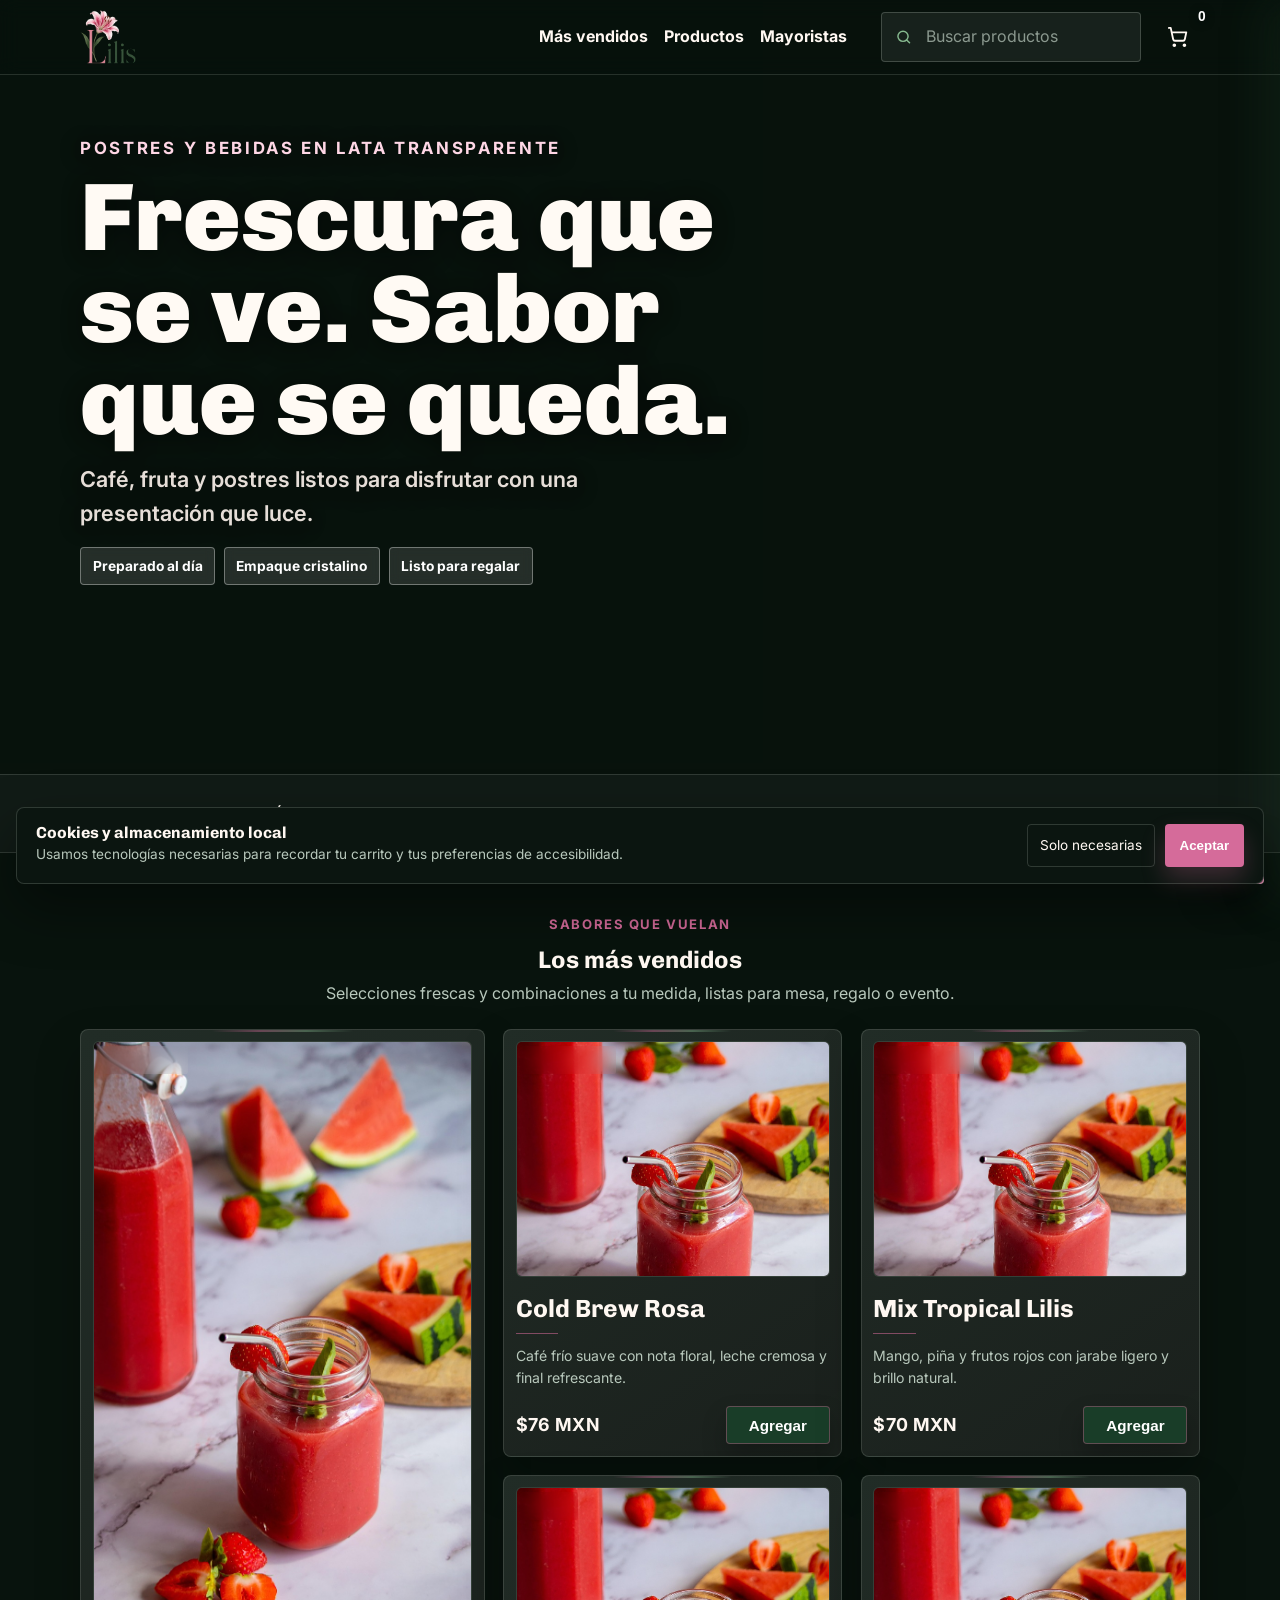
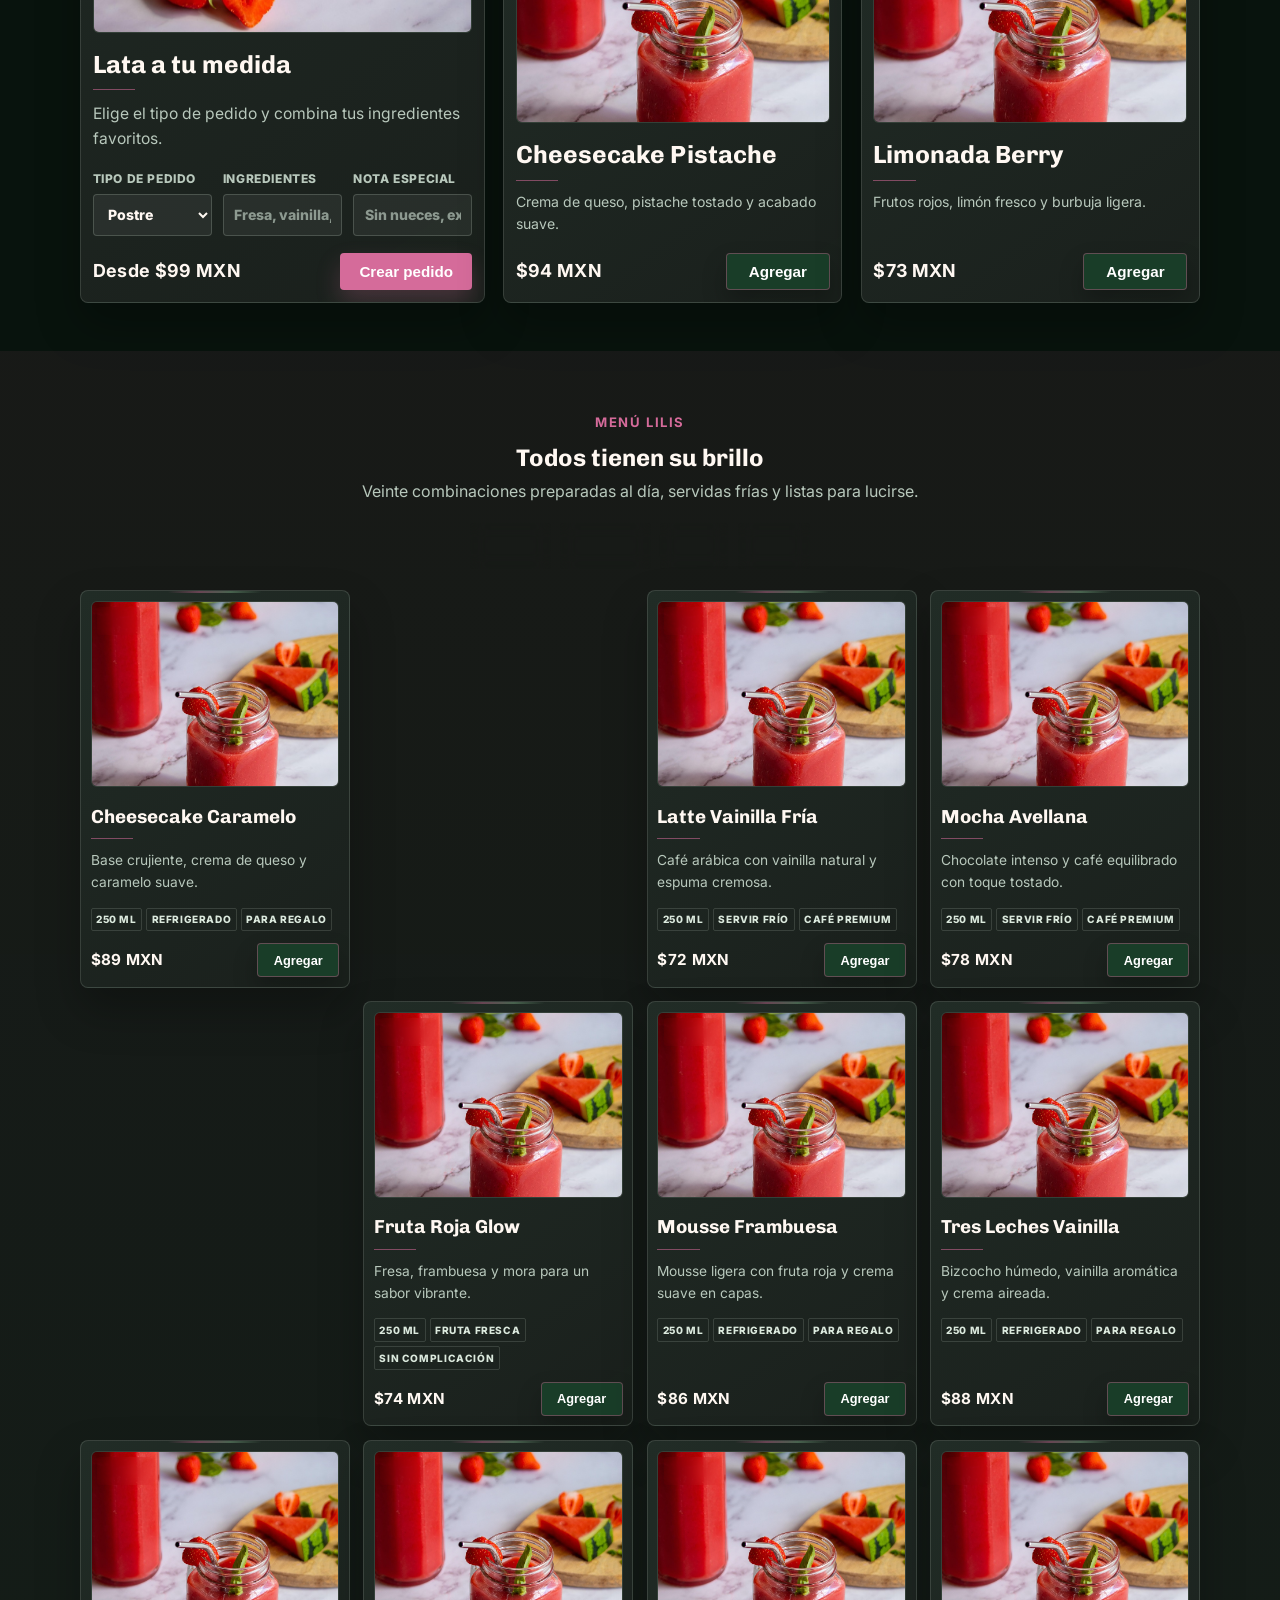
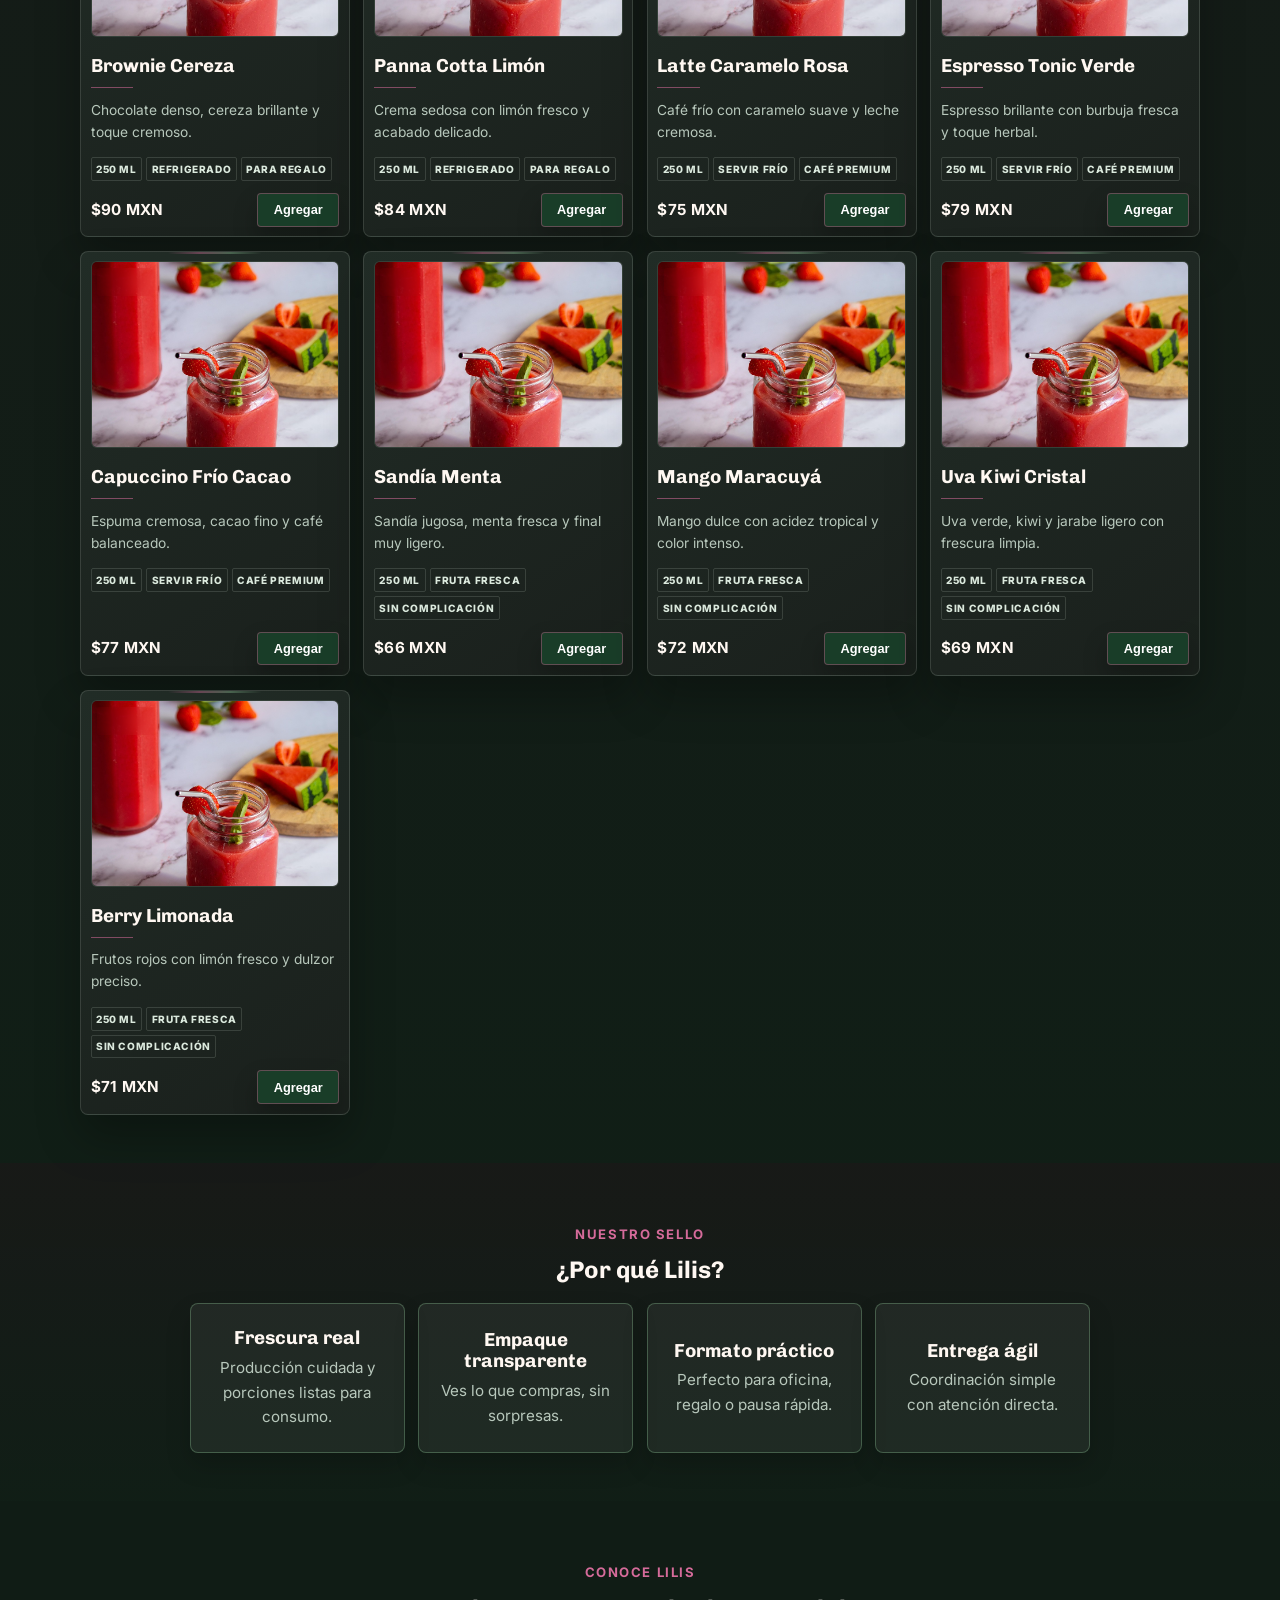
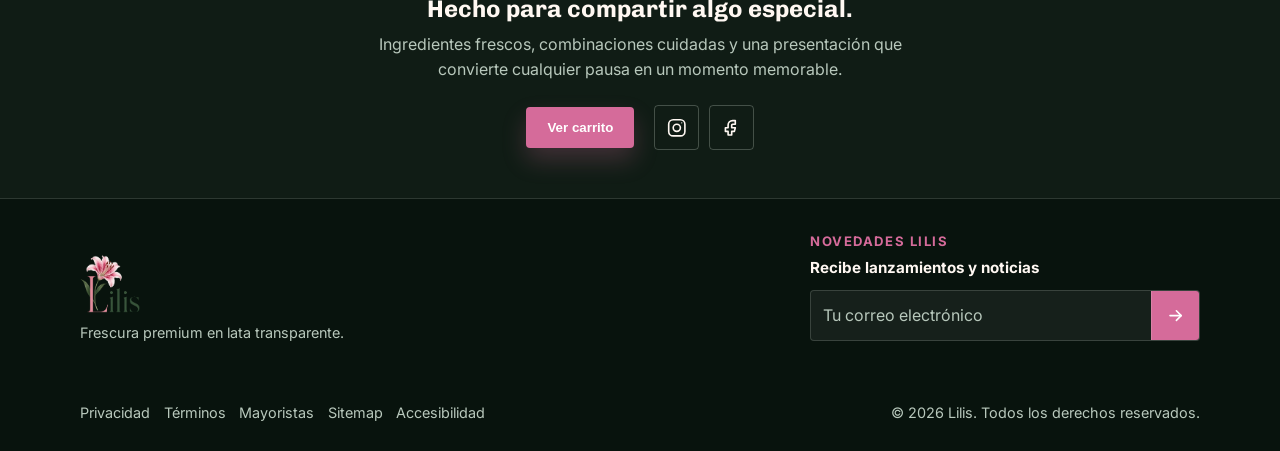
==== commit e794a0c9: "Act de carrito" ====
--- a/index.html
+++ b/index.html
@@ -28,7 +28,7 @@
   <link rel="preconnect" href="https://fonts.googleapis.com">
   <link rel="preconnect" href="https://fonts.gstatic.com" crossorigin>
   <link href="https://fonts.googleapis.com/css2?family=Chivo:wght@700;800;900&family=Inter:wght@400;500;600;700&display=swap" rel="stylesheet">
-  <link rel="stylesheet" href="styles.css?v=36">
+  <link rel="stylesheet" href="styles.css?v=40">
   <script type="application/ld+json">
   {
     "@context": "https://schema.org",
@@ -599,7 +599,33 @@
         <strong class="cart-total-value">$0 MXN</strong>
       </div>
       <button class="btn checkout-btn" type="button" disabled>Finalizar compra</button>
-      <p class="checkout-note" role="status">La pasarela se conectará desde un endpoint seguro del backend.</p>
+      <p class="checkout-note" role="status">Completa tus datos para confirmar el pedido.</p>
+      <form class="checkout-details" id="checkout-details" hidden>
+        <h3>Completa tu pedido</h3>
+        <div class="checkout-grid">
+          <label>Nombre completo<input name="name" type="text" autocomplete="name" required></label>
+          <label>Correo electrónico<input name="email" type="email" autocomplete="email" required></label>
+          <label>Teléfono<input name="phone" type="tel" autocomplete="tel" required></label>
+          <label>Ciudad<input name="city" type="text" autocomplete="address-level2" required></label>
+          <label class="checkout-full">Dirección de entrega<input name="address" type="text" autocomplete="street-address" required></label>
+          <label>Código postal<input name="postalCode" type="text" inputmode="numeric" autocomplete="postal-code" required></label>
+          <label>Entrega
+            <select name="delivery" required>
+              <option value="">Selecciona</option>
+              <option value="delivery">A domicilio</option>
+              <option value="pickup">Punto de entrega</option>
+            </select>
+          </label>
+          <fieldset class="checkout-payment checkout-full">
+            <legend>Método de pago</legend>
+            <label><input type="radio" name="payment" value="cash" required> Efectivo</label>
+            <label><input type="radio" name="payment" value="transfer"> Transferencia</label>
+          </fieldset>
+          <label class="checkout-full">Notas del pedido<input name="notes" type="text" placeholder="Referencias o indicaciones"></label>
+          <label class="checkout-consent checkout-full"><input name="consent" type="checkbox" required><span>Acepto que mis datos se utilicen para procesar este pedido y coordinar la entrega.</span></label>
+        </div>
+        <button class="btn checkout-submit" type="submit">Confirmar pedido</button>
+      </form>
     </div>
   </aside>
 
@@ -690,6 +716,6 @@
     </div>
   </section>
 
-  <script src="script.js?v=9"></script>
+  <script src="script.js?v=14"></script>
 </body>
 </html>
--- a/styles.css
+++ b/styles.css
@@ -992,7 +992,8 @@
   box-shadow: -18px 0 42px rgba(41, 79, 52, 0.18);
   transform: translateX(100%);
   transition: transform 0.28s ease;
-  overflow: hidden;
+  overflow-x: hidden;
+  overflow-y: auto;
 }
 
 .cart-drawer.open {
@@ -1110,6 +1111,113 @@
   color: var(--muted);
   font-size: 0.9rem;
   text-align: center;
+}
+
+.checkout-details {
+  display: grid;
+  gap: 0.85rem;
+  margin-top: 1rem;
+  padding-top: 1rem;
+  border-top: 1px solid var(--line);
+}
+
+.checkout-details h3 {
+  margin: 0;
+  color: var(--ink);
+  font-size: 1.3rem;
+}
+
+.checkout-grid {
+  display: grid;
+  grid-template-columns: repeat(2, minmax(0, 1fr));
+  gap: 0.7rem;
+}
+
+.checkout-grid label,
+.checkout-payment legend {
+  display: grid;
+  gap: 0.3rem;
+  color: var(--muted);
+  font-size: 0.75rem;
+  font-weight: 800;
+  letter-spacing: 0.04em;
+  text-transform: uppercase;
+}
+
+.checkout-grid input,
+.checkout-grid select {
+  width: 100%;
+  min-height: 2.45rem;
+  border: 1px solid rgba(233, 246, 232, 0.18);
+  border-radius: var(--radius-sm);
+  background: rgba(255, 255, 255, 0.06);
+  color: var(--ink);
+  font: inherit;
+  font-size: 0.84rem;
+  padding: 0.55rem;
+}
+
+.checkout-grid select option {
+  background: #0b1510;
+  color: var(--ink);
+}
+
+.checkout-grid input:focus,
+.checkout-grid select:focus {
+  border-color: var(--brand);
+  outline: 2px solid rgba(213, 107, 154, 0.2);
+  outline-offset: 1px;
+}
+
+.checkout-full {
+  grid-column: 1 / -1;
+}
+
+.checkout-payment {
+  display: grid;
+  gap: 0.5rem;
+  margin: 0;
+  padding: 0;
+  border: 0;
+}
+
+.checkout-payment legend {
+  margin-bottom: 0.25rem;
+}
+
+.checkout-payment label,
+.checkout-consent {
+  display: flex !important;
+  align-items: flex-start;
+  gap: 0.5rem;
+  padding: 0.65rem;
+  border: 1px solid rgba(233, 246, 232, 0.16);
+  border-radius: var(--radius-sm);
+  background: rgba(255, 255, 255, 0.04);
+  color: var(--muted) !important;
+  font-size: 0.78rem !important;
+  font-weight: 500 !important;
+  letter-spacing: 0 !important;
+  line-height: 1.4;
+  text-transform: none !important;
+}
+
+.checkout-payment input,
+.checkout-consent input {
+  width: 1rem !important;
+  min-height: 1rem !important;
+  flex: 0 0 auto;
+  accent-color: var(--brand);
+}
+
+.checkout-consent {
+  padding: 0;
+  border: 0;
+  background: transparent;
+}
+
+.checkout-submit {
+  width: 100%;
 }
 
 .help-widget {
@@ -1995,6 +2103,14 @@
     width: 100%;
   }
 
+  .checkout-grid {
+    grid-template-columns: 1fr;
+  }
+
+  .checkout-full {
+    grid-column: auto;
+  }
+
   .cookie-banner {
     align-items: stretch;
     flex-direction: column;
@@ -2009,6 +2125,14 @@
     flex: 1;
   }
 
+  .checkout-grid {
+    grid-template-columns: 1fr;
+  }
+
+  .checkout-full {
+    grid-column: auto;
+  }
+
   .footer-main,
   .footer-bottom {
     align-items: flex-start;
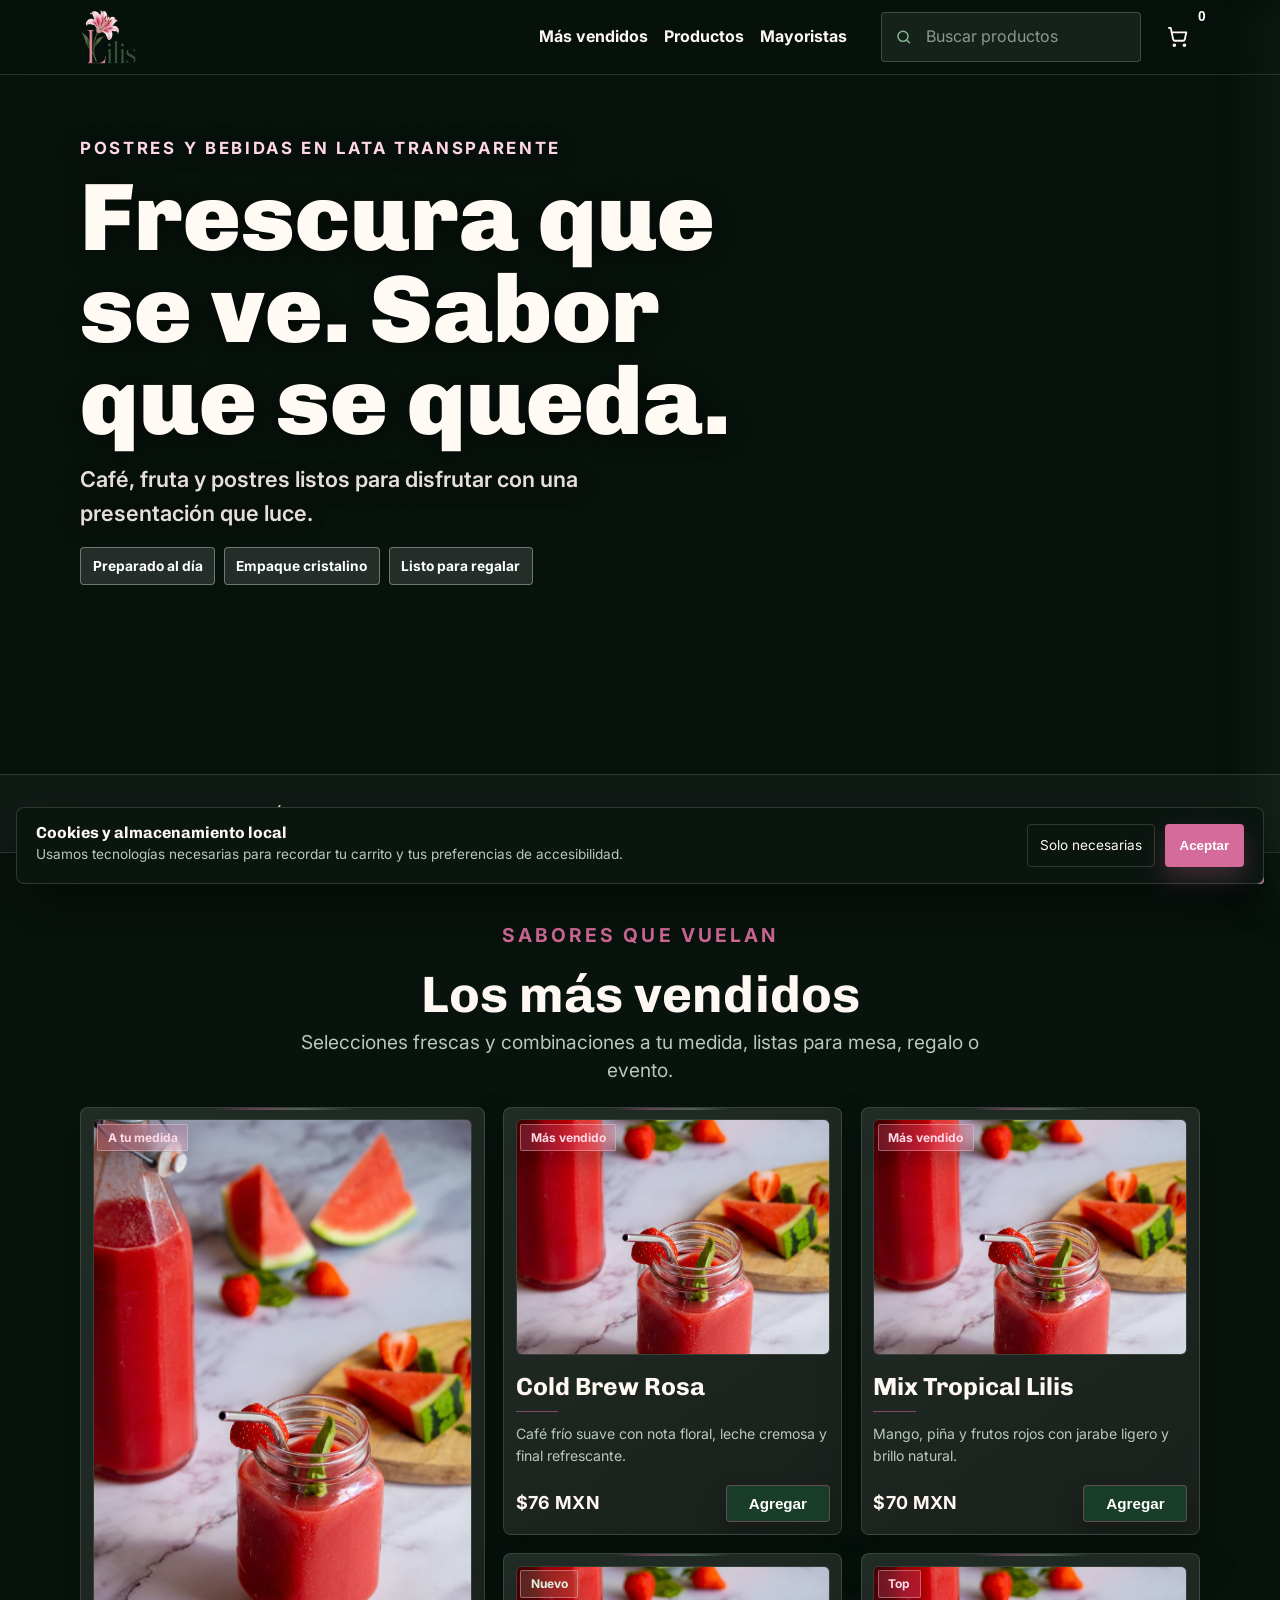
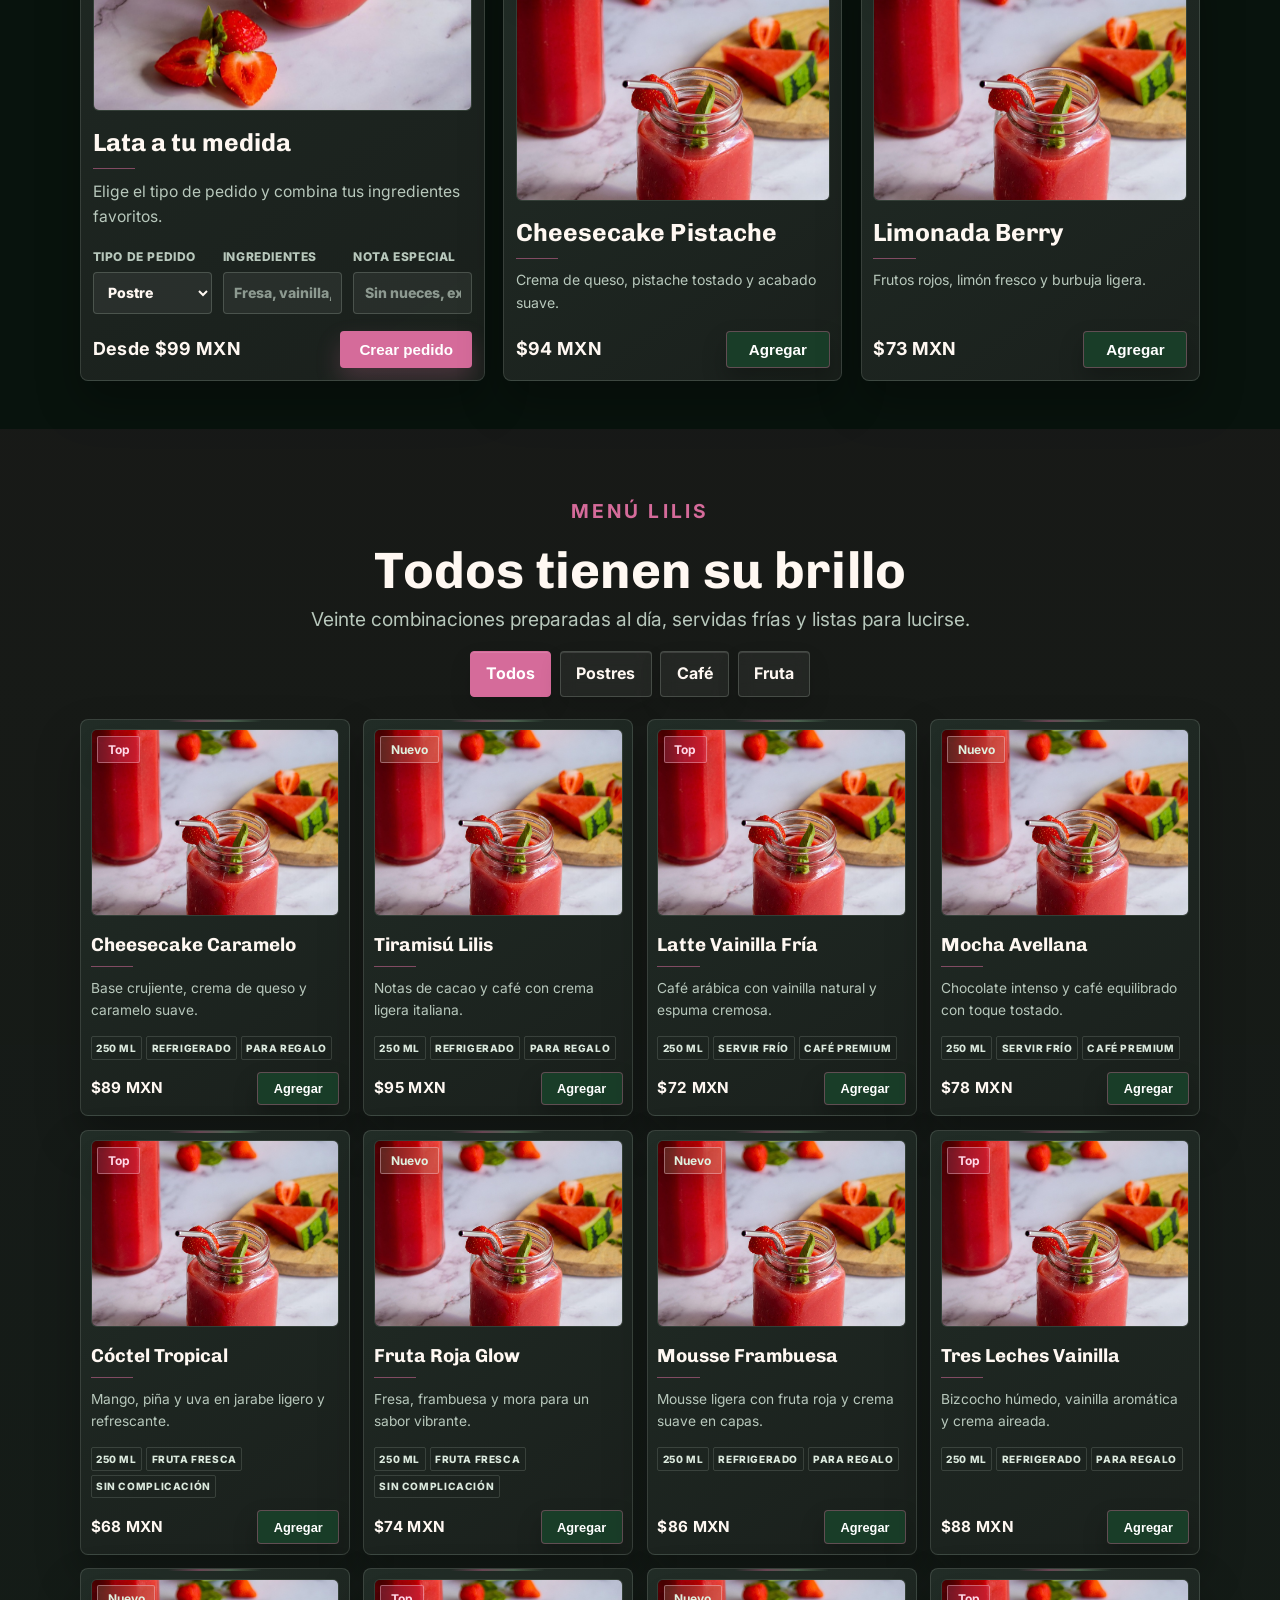
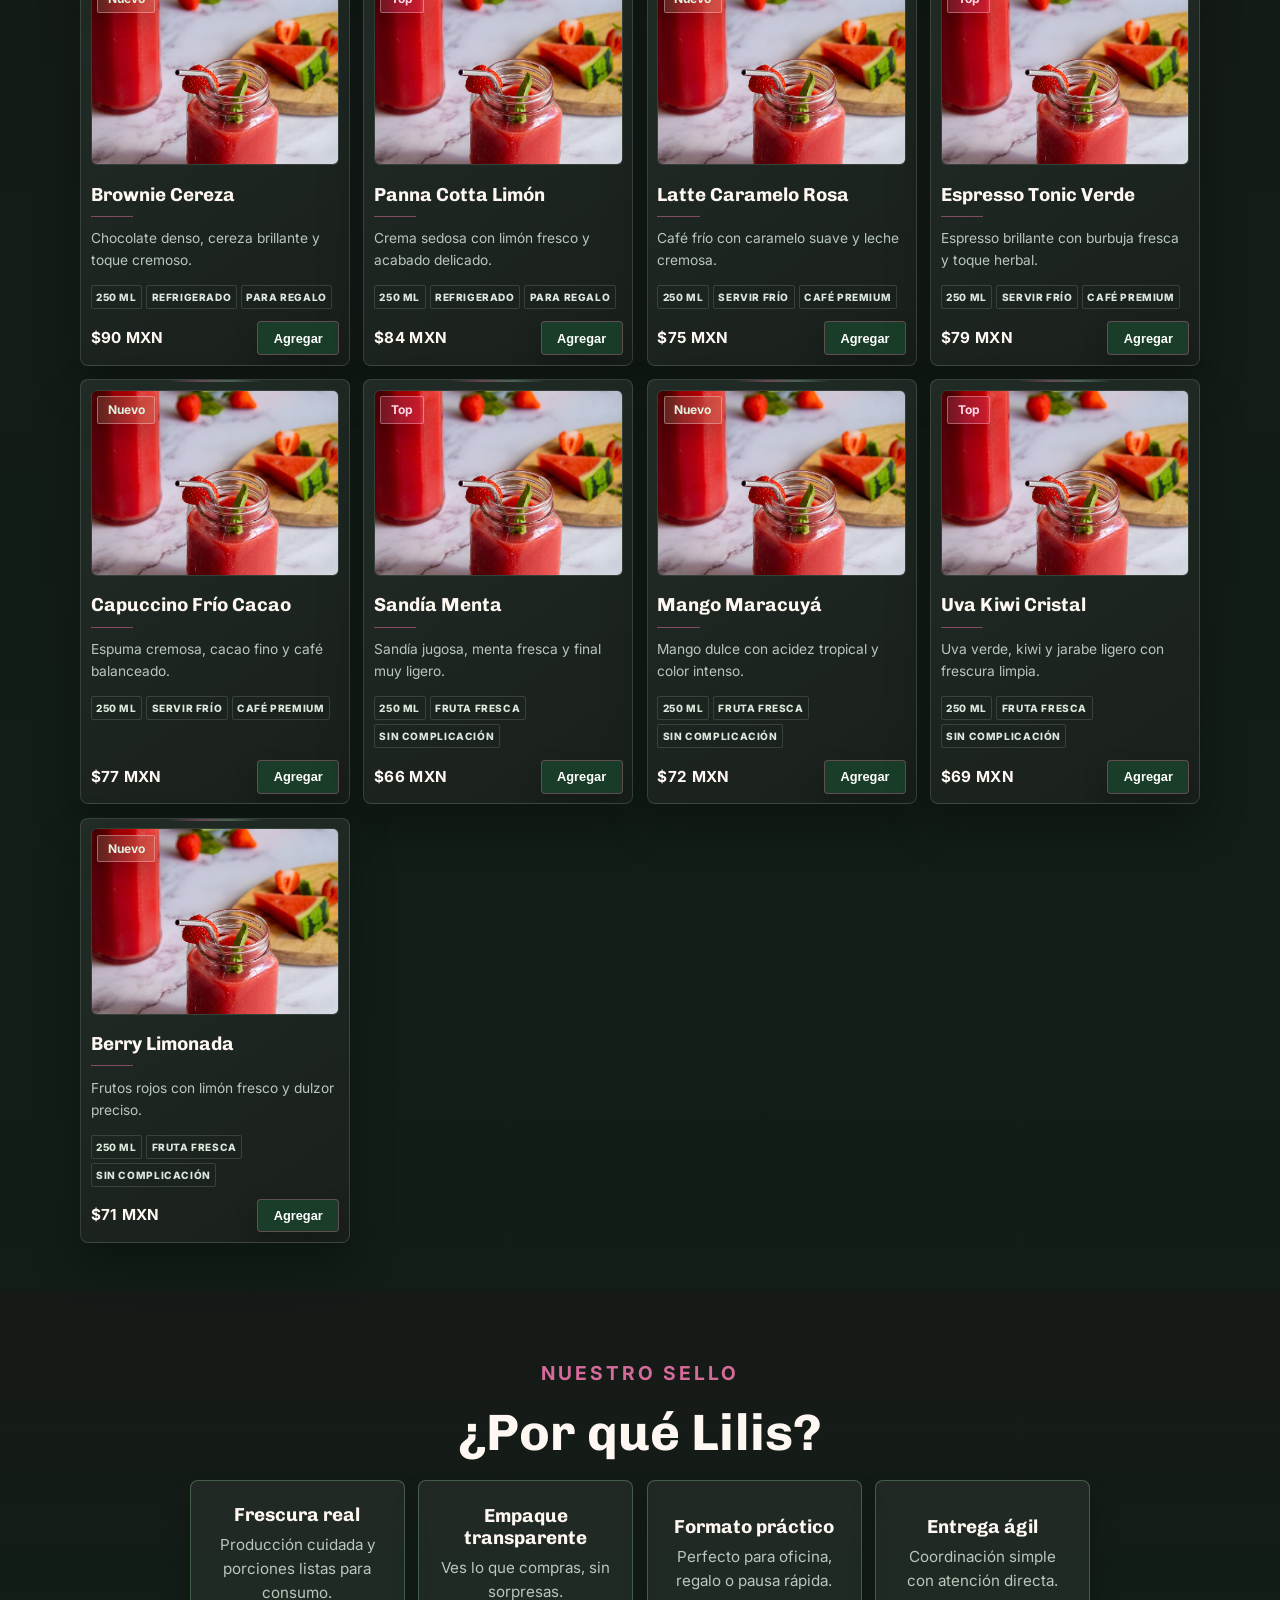
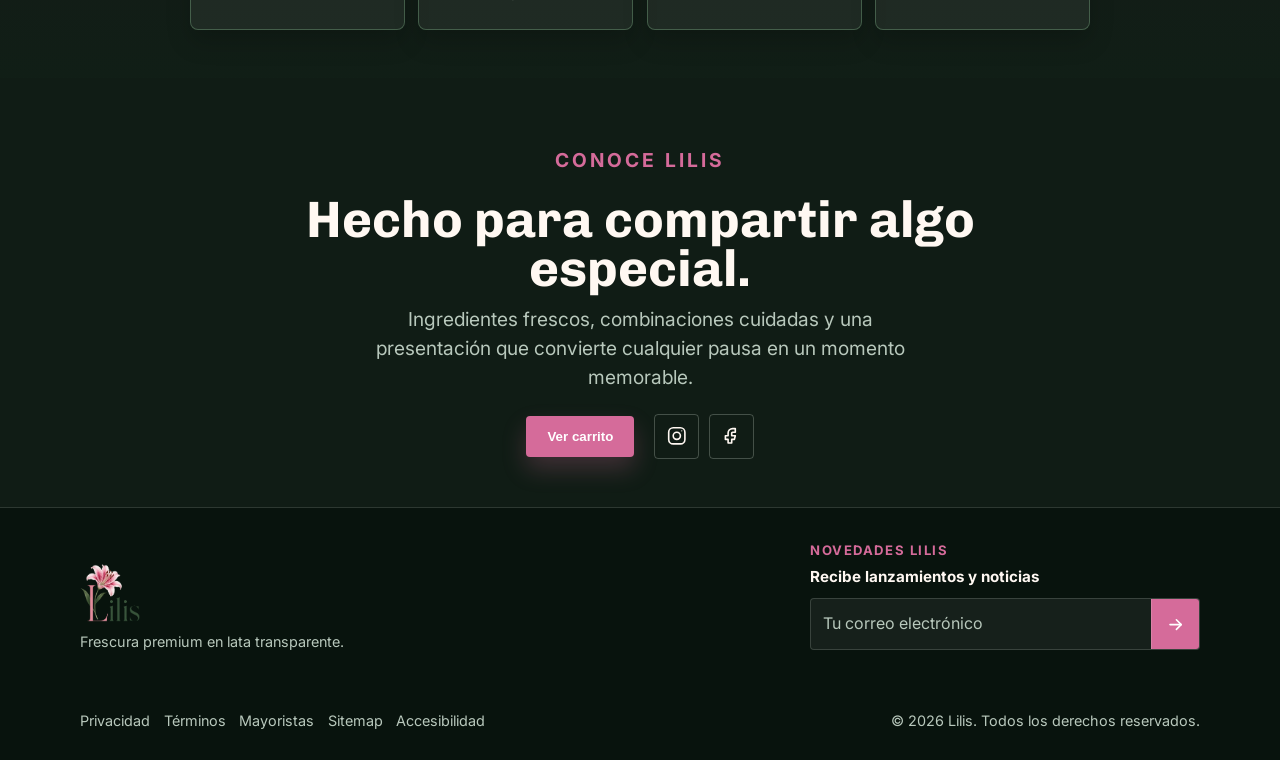
==== commit 6d52eca5: "Act tamano de letras" ====
--- a/index.html
+++ b/index.html
@@ -28,7 +28,7 @@
   <link rel="preconnect" href="https://fonts.googleapis.com">
   <link rel="preconnect" href="https://fonts.gstatic.com" crossorigin>
   <link href="https://fonts.googleapis.com/css2?family=Chivo:wght@700;800;900&family=Inter:wght@400;500;600;700&display=swap" rel="stylesheet">
-  <link rel="stylesheet" href="styles.css?v=40">
+  <link rel="stylesheet" href="styles.css?v=41">
   <script type="application/ld+json">
   {
     "@context": "https://schema.org",
--- a/styles.css
+++ b/styles.css
@@ -424,11 +424,23 @@
   margin: 0.25rem 0 0;
 }
 
+.section-heading > .eyebrow,
+.about-content > .eyebrow {
+  font-size: clamp(1rem, 1.5vw, 1.25rem);
+  letter-spacing: 0.16em;
+}
+
+.section-heading h2,
+.about-content h2 {
+  font-size: clamp(2rem, 4vw, 3.35rem);
+}
+
 .section-intro {
   max-width: 46rem;
   margin: 0.65rem auto 0;
   color: var(--muted);
-  font-size: 1rem;
+  font-size: clamp(1.05rem, 1.5vw, 1.25rem);
+  line-height: 1.45;
 }
 
 .alt-bg {
@@ -926,6 +938,8 @@
   max-width: 560px;
   margin: 0 auto;
   color: var(--muted);
+  font-size: clamp(1.05rem, 1.5vw, 1.2rem);
+  line-height: 1.5;
 }
 
 .about-actions {
